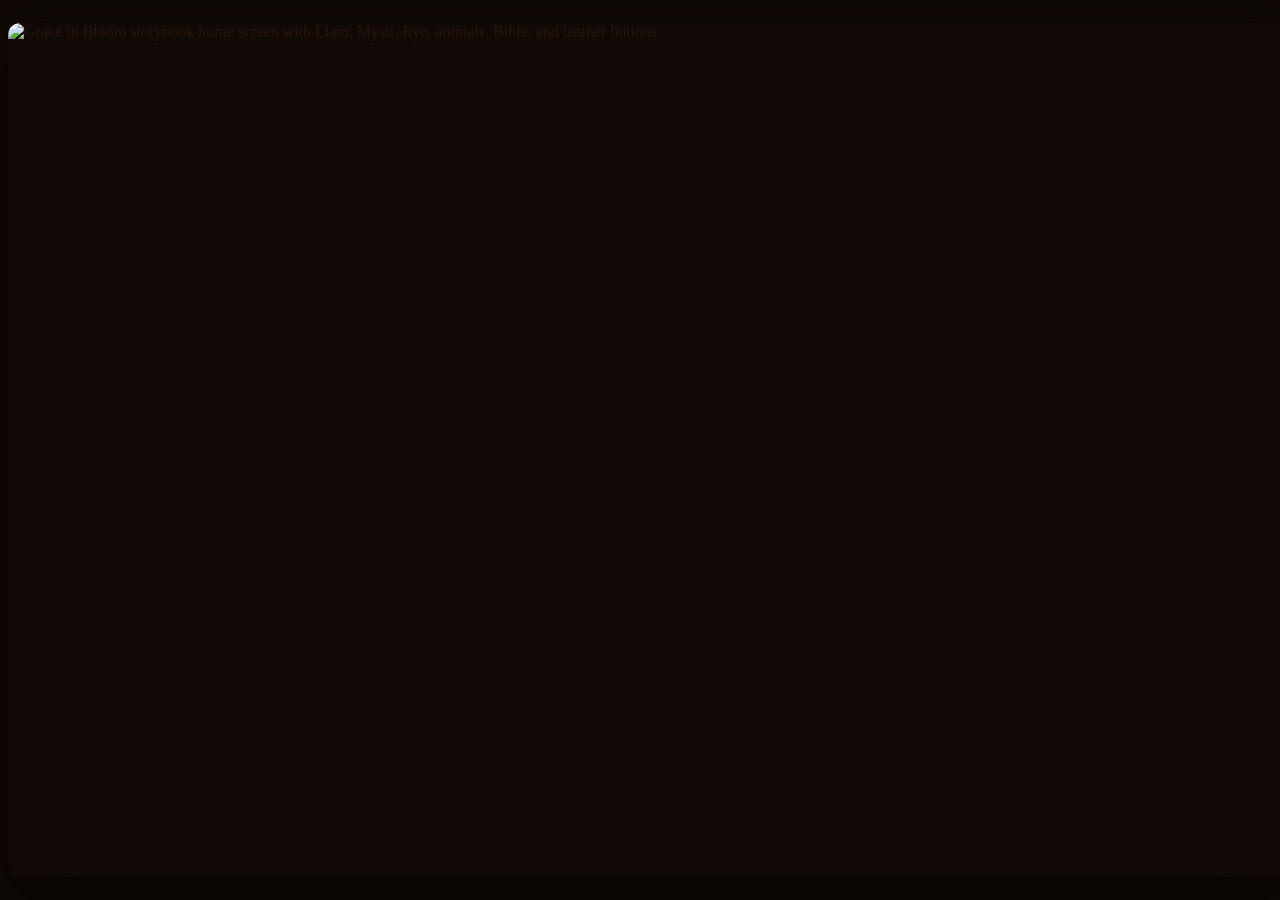
==== index.html @ 1886b83e "Add files via upload" ====
<!doctype html>
<html lang="en">
<head>
  <meta charset="utf-8" />
  <meta name="viewport" content="width=device-width, initial-scale=1" />
  <title>Grace in Bloom</title>
  <link rel="stylesheet" href="styles.css" />
</head>
<body>
  <main class="app-shell">
    <section class="home-stage" aria-label="Grace in Bloom home screen">
      <img src="assets/home-art.png" alt="Grace in Bloom storybook home screen with Liam, Mysti, Rye, animals, Bible, and leather buttons" class="home-art" />

      <button class="hotspot main bible" data-section="bible" aria-label="Open Bible"></button>
      <button class="hotspot main honey" data-section="honey" aria-label="Open Honey Drops"></button>
      <button class="hotspot main hebrew" data-section="hebrew" aria-label="Open Hebrew Garden"></button>
      <button class="hotspot main memory" data-section="memory" aria-label="Open Memory Garden"></button>
      <button class="hotspot main coloring" data-section="coloring" aria-label="Open Coloring Garden"></button>
      <button class="hotspot main comic" data-section="comic" aria-label="Open Comic Adventure"></button>
      <button class="hotspot main friends" data-section="friends" aria-label="Open Meet Friends"></button>
      <button class="hotspot main maps" data-section="maps" aria-label="Open Bible Maps"></button>
      <button class="hotspot main timeline" data-section="timeline" aria-label="Open Timeline"></button>
      <button class="hotspot main journal" data-section="journal" aria-label="Open Journal Corner"></button>
      <button class="hotspot main prayer" data-section="prayer" aria-label="Open Prayer Garden"></button>
      <button class="hotspot main artist" data-section="artist" aria-label="Open Artist Studio"></button>

      <button class="hotspot side verse" data-section="verse" aria-label="Open Today's Verse"></button>
      <button class="hotspot side side-honey" data-section="honey" aria-label="Open Honey Drops sidebar"></button>
      <button class="hotspot side binder" data-section="binder" aria-label="Open Study Binder"></button>
      <button class="hotspot side music" data-section="music" aria-label="Open Music Library"></button>
      <button class="hotspot side search" data-section="search" aria-label="Open Search"></button>
      <button class="hotspot side bookmarks" data-section="bookmarks" aria-label="Open Bookmarks"></button>
      <button class="hotspot side notes" data-section="notes" aria-label="Open Notes"></button>
      <button class="hotspot side calendar" data-section="calendar" aria-label="Open Calendar"></button>
      <button class="hotspot side settings" data-section="settings" aria-label="Open Settings"></button>
    </section>
  </main>

  <dialog id="panel" class="panel">
    <button id="closePanel" class="close" aria-label="Close">×</button>
    <div id="panelContent"></div>
  </dialog>

  <script src="app.js"></script>
</body>
</html>
---- styles.css ----
:root {
  --leather: #3a1f12;
  --leather-dark: #1b0d08;
  --gold: #d6a14a;
  --paper: #fff4d2;
  --ink: #2a160c;
}
* { box-sizing: border-box; }
html, body { margin:0; min-height:100%; background:#100905; color:var(--ink); font-family: Georgia, 'Times New Roman', serif; }
.app-shell { min-height:100vh; display:grid; place-items:center; padding:8px; }
.home-stage { position:relative; width:min(100vw, calc(100vh * 1.5)); aspect-ratio: 3 / 2; overflow:hidden; border-radius:12px; box-shadow: 0 20px 70px rgba(0,0,0,.65); }
.home-art { width:100%; height:100%; display:block; object-fit:cover; user-select:none; -webkit-user-drag:none; }
.hotspot { position:absolute; border:0; background:rgba(255,255,255,0); border-radius:10px; cursor:pointer; }
.hotspot:focus-visible { outline: 3px solid #ffe27a; outline-offset: 2px; background: rgba(255,226,122,.18); }
.hotspot:active { background: rgba(255,226,122,.18); }
/* Main bottom buttons, positioned over frozen art */
.bible { left:8.4%; top:69.3%; width:12.0%; height:10.0%; }
.honey { left:21.0%; top:69.3%; width:12.0%; height:10.0%; }
.hebrew { left:33.6%; top:69.3%; width:12.0%; height:10.0%; }
.memory { left:46.2%; top:69.3%; width:12.0%; height:10.0%; }
.coloring { left:58.8%; top:69.3%; width:12.0%; height:10.0%; }
.comic { left:8.4%; top:81.9%; width:9.9%; height:11.2%; }
.friends { left:18.9%; top:81.9%; width:11.2%; height:11.2%; }
.maps { left:30.7%; top:81.9%; width:11.2%; height:11.2%; }
.timeline { left:42.5%; top:81.9%; width:11.2%; height:11.2%; }
.journal { left:54.3%; top:81.9%; width:11.2%; height:11.2%; }
.prayer { left:66.1%; top:81.9%; width:11.2%; height:11.2%; }
.artist { left:77.9%; top:81.9%; width:10.8%; height:11.2%; }
/* Right sidebar */
.verse { left:82.8%; top:4.5%; width:15.6%; height:14.0%; }
.side-honey { left:82.8%; top:20.6%; width:15.6%; height:14.0%; }
.binder { left:82.8%; top:36.7%; width:15.6%; height:14.0%; }
.music { left:82.8%; top:52.8%; width:15.6%; height:14.0%; }
.search { left:84.2%; top:70.2%; width:12.8%; height:5.2%; }
.bookmarks { left:84.2%; top:75.7%; width:12.8%; height:5.2%; }
.notes { left:84.2%; top:81.2%; width:12.8%; height:5.2%; }
.calendar { left:84.2%; top:86.7%; width:12.8%; height:5.2%; }
.settings { left:84.2%; top:92.2%; width:12.8%; height:5.2%; }
.panel { width:min(720px, 92vw); border:3px solid var(--gold); border-radius:22px; padding:0; background:linear-gradient(#fff8dc, #edd4a4); color:var(--ink); box-shadow: 0 20px 80px rgba(0,0,0,.75); }
.panel::backdrop { background:rgba(0,0,0,.58); backdrop-filter: blur(2px); }
.close { position:absolute; top:8px; right:12px; border:2px solid var(--gold); background:var(--leather); color:#fff5d5; border-radius:999px; width:38px; height:38px; font-size:28px; line-height:1; }
.panel-inner { padding:34px 28px 26px; }
.panel h1 { margin:0 48px 8px 0; font-size: clamp(28px, 5vw, 42px); }
.panel p { line-height:1.45; }
.button-grid { display:grid; grid-template-columns: repeat(auto-fit, minmax(180px,1fr)); gap:12px; margin-top:18px; }
.choice { background:#5a311c; color:#fff3cf; border:2px solid #d6a14a; border-radius:14px; padding:14px; text-align:left; font:inherit; box-shadow: inset 0 0 0 2px rgba(255,255,255,.08); }
.choice small { display:block; opacity:.84; margin-top:4px; }
.badge { display:inline-block; padding:4px 8px; border-radius:999px; background:#6d3b1f; color:#fff3cf; margin:3px; border:1px solid #d6a14a; }
@media (hover:hover) { .hotspot:hover { background: rgba(255,226,122,.13); outline: 2px dashed rgba(255,226,122,.75); } }
@media (max-width: 800px) { .app-shell { align-items:start; padding-top:8px; } .home-stage { width:100vw; border-radius:0; } }
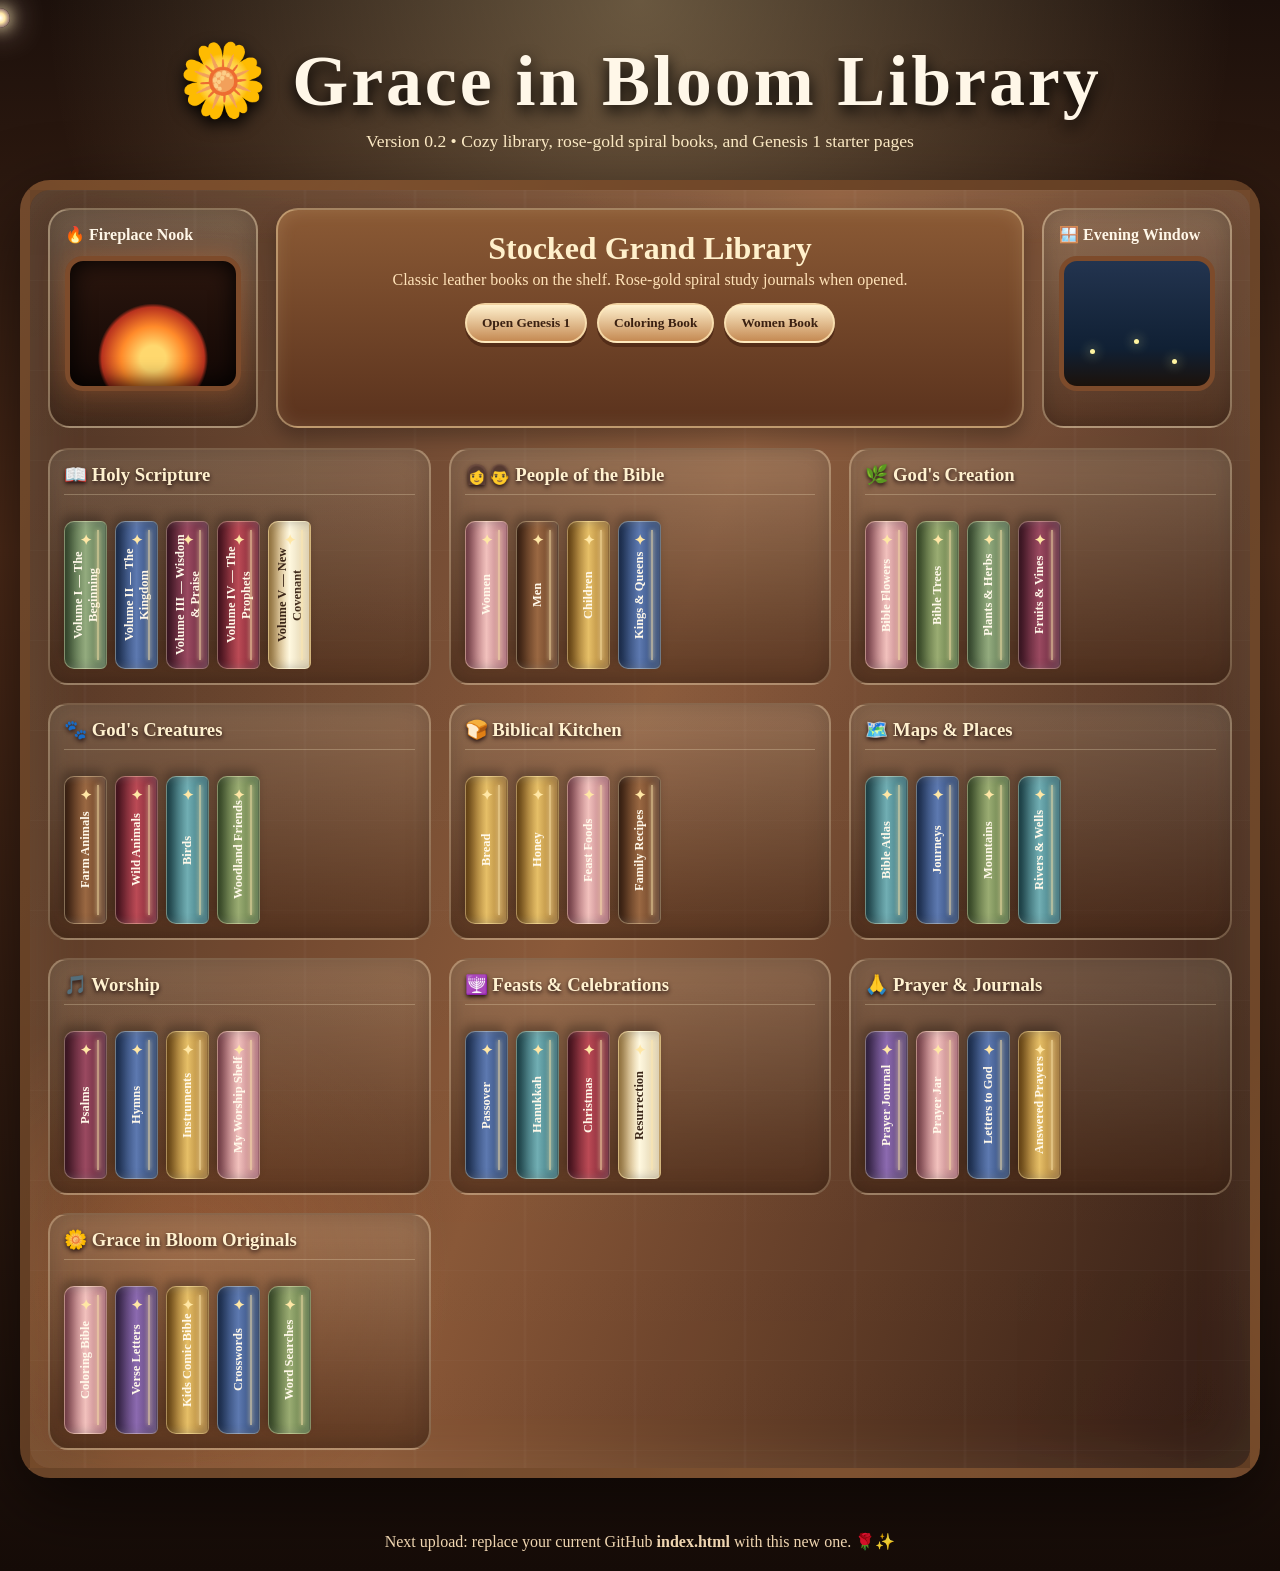
==== commit 9a99f2e9: "Add files via upload" ====
--- a/index.html
+++ b/index.html
@@ -1,46 +1,322 @@
-<!doctype html>
+<!DOCTYPE html>
 <html lang="en">
 <head>
-  <meta charset="utf-8" />
-  <meta name="viewport" content="width=device-width, initial-scale=1" />
-  <title>Grace in Bloom</title>
-  <link rel="stylesheet" href="styles.css" />
+<meta charset="UTF-8" />
+<meta name="viewport" content="width=device-width, initial-scale=1.0"/>
+<title>Grace in Bloom Library v0.2</title>
+<style>
+:root{
+  --wood:#4b2b18; --wood2:#7a4a2a; --cream:#fff7e8; --paper:#fffaf0;
+  --gold:#d8b45a; --rose:#d8a0a6; --rose2:#ffd8d1; --ink:#392517;
+  --sage:#6f8d63; --blue:#405d8a; --burg:#7b344a; --crimson:#8e3140;
+}
+*{box-sizing:border-box}
+body{
+  margin:0; min-height:100vh; overflow-x:hidden; cursor:none;
+  color:var(--cream); font-family:Georgia,"Times New Roman",serif;
+  background:
+    radial-gradient(circle at 50% 0%, rgba(255,226,165,.34), transparent 35%),
+    linear-gradient(180deg,#1c100b,#4c2a18 35%,#160c08);
+}
+.cursor{position:fixed;width:20px;height:20px;border-radius:50%;pointer-events:none;z-index:9999;
+  background:radial-gradient(circle,#fff 0,#ffe7a5 35%,rgba(255,210,203,.55) 65%,transparent 76%);
+  box-shadow:0 0 16px #fff1b8,0 0 34px var(--rose2); transform:translate(-50%,-50%)}
+.spark{position:fixed;width:7px;height:7px;border-radius:50%;pointer-events:none;background:#fff1b8;z-index:9998;
+  box-shadow:0 0 8px #fff; animation:fade .7s linear forwards}@keyframes fade{to{opacity:0;transform:translateY(18px) scale(.2)}}
+
+.hero{
+  max-width:1220px;margin:18px auto 0;padding:20px 18px 10px;text-align:center;
+}
+h1{font-size:clamp(2.2rem,6vw,4.5rem);margin:0;text-shadow:0 6px 16px #000;letter-spacing:.04em}
+.subtitle{color:#ffedc7;font-size:1.1rem;margin-top:8px}
+.library-room{
+  max-width:1240px;margin:18px auto 34px;padding:18px;border-radius:30px;
+  border:10px solid rgba(119,76,42,.7);
+  background:
+    linear-gradient(rgba(255,255,255,.07),rgba(255,255,255,.02)),
+    radial-gradient(circle at 12% 85%, rgba(255,143,70,.25), transparent 18%),
+    linear-gradient(110deg,#3f2415,#865332 48%,#2b160e);
+  box-shadow:0 24px 70px rgba(0,0,0,.55), inset 0 0 60px rgba(255,230,175,.12);
+  position:relative; overflow:hidden;
+}
+.library-room:before{
+  content:"";position:absolute;inset:0;opacity:.12;pointer-events:none;
+  background-image:linear-gradient(90deg,transparent 0 48%,rgba(255,255,255,.25) 50%,transparent 52%),
+                   linear-gradient(rgba(255,255,255,.18) 1px,transparent 1px);
+  background-size:110px 100%,100% 90px;
+}
+.room-top{
+  position:relative; z-index:2; display:grid; grid-template-columns:210px 1fr 190px; gap:18px; align-items:stretch;
+}
+.scene-card,.right-card{
+  min-height:220px;border-radius:22px;border:2px solid rgba(255,235,194,.35);
+  background:linear-gradient(180deg,rgba(255,248,220,.18),rgba(49,25,12,.38));
+  box-shadow:inset 0 0 25px rgba(0,0,0,.22); padding:15px;
+}
+.fireplace{
+  height:135px;border-radius:18px;margin-top:12px;background:
+   radial-gradient(circle at 50% 78%,#ffd86e 0 10%,#ff8a2a 25%,#b8321e 40%,transparent 43%),
+   linear-gradient(180deg,#2b160e,#130805);
+  border:5px solid #7d4b2b; box-shadow:inset 0 0 24px #000,0 0 24px rgba(255,126,49,.25);
+  animation:glow 1.5s infinite alternate ease-in-out;
+}
+@keyframes glow{from{filter:brightness(.9)}to{filter:brightness(1.25)}}
+.window{
+  height:135px;border-radius:18px;margin-top:12px;
+  background:linear-gradient(180deg,#23344f,#102034 70%,#1c120b);
+  border:5px solid #7d4b2b; position:relative; overflow:hidden;
+}
+.firefly{position:absolute;width:5px;height:5px;border-radius:50%;background:#fff4a0;box-shadow:0 0 12px #fff4a0;animation:fly 7s infinite ease-in-out}
+@keyframes fly{0%,100%{opacity:.25;transform:translate(0,0)}50%{opacity:1;transform:translate(34px,-34px)}}
+.title-plaque{
+  text-align:center;border-radius:22px;padding:16px;
+  background:linear-gradient(180deg,#8b5a35,#5a321d);border:2px solid rgba(255,230,180,.45);
+  box-shadow:0 10px 18px rgba(0,0,0,.25), inset 0 0 18px rgba(255,238,190,.13);
+}
+.title-plaque h2{font-size:2rem;margin:4px 0;color:#fff0cb}
+.title-plaque p{margin:0;color:#ffe2b8}
+.btnrow{display:flex;gap:10px;justify-content:center;flex-wrap:wrap;margin-top:14px}
+button{
+  border:2px solid rgba(255,232,185,.75);
+  background:linear-gradient(#fff1ce,#c58a53); color:#3b2112; border-radius:999px;
+  padding:10px 15px;font-weight:bold;box-shadow:0 4px 0 rgba(69,35,17,.65);
+  cursor:none;font-family:Georgia,serif;
+}
+button:hover{filter:brightness(1.08)}
+.shelves{
+  position:relative;z-index:2;margin-top:20px;display:grid;grid-template-columns:repeat(auto-fit,minmax(285px,1fr));gap:18px;
+}
+.shelf{padding:14px;border-radius:20px;background:linear-gradient(180deg,rgba(255,248,220,.16),rgba(63,34,18,.55));
+  border:2px solid rgba(255,235,194,.25); box-shadow:inset 0 0 25px rgba(0,0,0,.18)}
+.shelf h3{margin:0 0 12px;color:#fff1cf;text-shadow:0 2px 4px #211;border-bottom:1px solid rgba(255,238,200,.26);padding-bottom:8px}
+.books{display:flex;flex-wrap:wrap;gap:8px;align-items:flex-end;min-height:162px}
+.book{
+  width:43px;height:148px;border-radius:6px 10px 10px 6px;display:flex;align-items:center;justify-content:center;
+  writing-mode:vertical-rl;transform:rotate(180deg);padding:8px 4px;font-size:.78rem;font-weight:bold;color:#fff8e9;text-align:center;
+  border:1px solid rgba(255,245,207,.35);position:relative;user-select:none;transition:.25s;
+  box-shadow:inset 5px 0 9px rgba(255,255,255,.18),inset -6px 0 10px rgba(0,0,0,.25),3px 6px 10px rgba(0,0,0,.25);
+}
+.book:before{content:"";position:absolute;left:7px;top:8px;bottom:8px;width:2px;background:rgba(255,232,174,.55);box-shadow:0 0 4px rgba(255,232,174,.8)}
+.book:after{content:"✦";position:absolute;bottom:10px;left:50%;transform:translateX(-50%) rotate(180deg);color:#ffe7a5;font-size:.9rem}
+.book:hover{transform:rotate(180deg) translateY(-8px) scale(1.04)}
+.sage{background:linear-gradient(90deg,#4f6a47,#93ab7e,#3f5636)}
+.blue{background:linear-gradient(90deg,#243d69,#5d79b0,#20355b)}
+.burg{background:linear-gradient(90deg,#5a2034,#9a4960,#451827)}
+.crimson{background:linear-gradient(90deg,#6c1d2d,#bb4a55,#501522)}
+.white{background:linear-gradient(90deg,#d9caa7,#fff8df,#b9904d);color:#3b2618}
+.rose{background:linear-gradient(90deg,#a96570,#f2c1bd,#8f4c57)}
+.green{background:linear-gradient(90deg,#526d3c,#9aac72,#41562e)}
+.brown{background:linear-gradient(90deg,#5b351f,#9a6842,#432514)}
+.gold{background:linear-gradient(90deg,#9a6b28,#e6bf67,#7d5218)}
+.purple{background:linear-gradient(90deg,#513968,#8c6ab0,#3b274d)}
+.teal{background:linear-gradient(90deg,#2e6770,#71aeb3,#214d54)}
+
+.modal{position:fixed;inset:0;background:rgba(20,10,5,.75);display:none;align-items:center;justify-content:center;z-index:1000;padding:18px}
+.modal.open{display:flex}
+.journal{
+  width:min(1040px,97vw);height:min(690px,92vh);background:linear-gradient(90deg,#e7a3a9 0 6%,#fff8ed 6% 100%);
+  border-radius:26px;border:5px solid #d89da0;color:var(--ink);box-shadow:0 30px 80px rgba(0,0,0,.6),inset 0 0 35px rgba(216,160,166,.32);
+  display:grid;grid-template-columns:72px 1fr;overflow:hidden;position:relative;
+}
+.spiral{background:linear-gradient(180deg,#ffd8cf,#b86d7a,#ffe5dc);border-right:3px solid #b86d7a;display:flex;flex-direction:column;align-items:center;justify-content:space-around;padding:14px 0}
+.ring{width:34px;height:22px;border:5px solid #fff1e8;border-radius:50%;box-shadow:0 0 12px #fff}
+.close{position:absolute;right:17px;top:13px;z-index:3}
+.pages{padding:32px;overflow:auto;background:
+  linear-gradient(rgba(255,255,255,.67),rgba(255,255,255,.67)),
+  repeating-linear-gradient(#fff8ed,#fff8ed 31px,#efd8be 32px);
+}
+.pages h2{font-size:2.25rem;margin:0;color:#8f4c57}
+.tag{color:#84623d;font-style:italic;margin-top:4px}
+.tabs{display:flex;gap:8px;flex-wrap:wrap;margin:17px 0}
+.tab{background:#f6d7cf;border:1px solid #d59aa0;border-radius:12px;padding:7px 10px;font-size:.92rem}
+.page-card{background:rgba(255,255,255,.65);border:1px solid #ead0b6;border-radius:18px;padding:16px;margin:14px 0;box-shadow:0 5px 14px rgba(91,52,31,.12)}
+.genesis-grid{display:grid;grid-template-columns:1fr 1fr;gap:14px}
+.art-box{
+  min-height:220px;border-radius:18px;border:2px solid #e2c4a4;
+  background:
+    radial-gradient(circle at 65% 18%,#fff6b4 0 10%,transparent 12%),
+    linear-gradient(180deg,#9ec3e7 0 38%,#d9e5b5 39% 64%,#789b5b 65%);
+  position:relative;overflow:hidden;
+}
+.art-box:before{content:"";position:absolute;left:0;right:0;bottom:0;height:70px;background:radial-gradient(ellipse at 35% 100%,#4d7b48 0 35%,transparent 36%),radial-gradient(ellipse at 70% 100%,#355f3a 0 38%,transparent 39%)}
+.art-box:after{content:"Creation of the World";position:absolute;left:0;right:0;bottom:18px;text-align:center;font-size:1.55rem;color:white;text-shadow:0 3px 8px #000}
+.scripture{font-size:1.07rem;line-height:1.55}
+.red{color:#b51d24}.greenword{color:#2e7440;font-weight:bold}.goldword{color:#9a6b15;font-weight:bold}
+.coloring{
+  min-height:230px;border-radius:18px;background:#fff;border:2px solid #222;position:relative;overflow:hidden;
+}
+.coloring svg{width:100%;height:100%}
+footer{text-align:center;color:#ffe4bd;padding:20px}
+@media(max-width:760px){.room-top{grid-template-columns:1fr}.journal{grid-template-columns:48px 1fr}.pages{padding:22px 16px}.genesis-grid{grid-template-columns:1fr}.book{height:126px;width:36px;font-size:.68rem}}
+</style>
 </head>
 <body>
-  <main class="app-shell">
-    <section class="home-stage" aria-label="Grace in Bloom home screen">
-      <img src="assets/home-art.png" alt="Grace in Bloom storybook home screen with Liam, Mysti, Rye, animals, Bible, and leather buttons" class="home-art" />
-
-      <button class="hotspot main bible" data-section="bible" aria-label="Open Bible"></button>
-      <button class="hotspot main honey" data-section="honey" aria-label="Open Honey Drops"></button>
-      <button class="hotspot main hebrew" data-section="hebrew" aria-label="Open Hebrew Garden"></button>
-      <button class="hotspot main memory" data-section="memory" aria-label="Open Memory Garden"></button>
-      <button class="hotspot main coloring" data-section="coloring" aria-label="Open Coloring Garden"></button>
-      <button class="hotspot main comic" data-section="comic" aria-label="Open Comic Adventure"></button>
-      <button class="hotspot main friends" data-section="friends" aria-label="Open Meet Friends"></button>
-      <button class="hotspot main maps" data-section="maps" aria-label="Open Bible Maps"></button>
-      <button class="hotspot main timeline" data-section="timeline" aria-label="Open Timeline"></button>
-      <button class="hotspot main journal" data-section="journal" aria-label="Open Journal Corner"></button>
-      <button class="hotspot main prayer" data-section="prayer" aria-label="Open Prayer Garden"></button>
-      <button class="hotspot main artist" data-section="artist" aria-label="Open Artist Studio"></button>
-
-      <button class="hotspot side verse" data-section="verse" aria-label="Open Today's Verse"></button>
-      <button class="hotspot side side-honey" data-section="honey" aria-label="Open Honey Drops sidebar"></button>
-      <button class="hotspot side binder" data-section="binder" aria-label="Open Study Binder"></button>
-      <button class="hotspot side music" data-section="music" aria-label="Open Music Library"></button>
-      <button class="hotspot side search" data-section="search" aria-label="Open Search"></button>
-      <button class="hotspot side bookmarks" data-section="bookmarks" aria-label="Open Bookmarks"></button>
-      <button class="hotspot side notes" data-section="notes" aria-label="Open Notes"></button>
-      <button class="hotspot side calendar" data-section="calendar" aria-label="Open Calendar"></button>
-      <button class="hotspot side settings" data-section="settings" aria-label="Open Settings"></button>
-    </section>
-  </main>
-
-  <dialog id="panel" class="panel">
-    <button id="closePanel" class="close" aria-label="Close">×</button>
-    <div id="panelContent"></div>
-  </dialog>
-
-  <script src="app.js"></script>
+<div class="cursor" id="cursor"></div>
+<header class="hero">
+  <h1>🌼 Grace in Bloom Library</h1>
+  <div class="subtitle">Version 0.2 • Cozy library, rose-gold spiral books, and Genesis 1 starter pages</div>
+</header>
+
+<main class="library-room">
+  <div class="room-top">
+    <div class="scene-card">
+      <strong>🔥 Fireplace Nook</strong>
+      <div class="fireplace"></div>
+    </div>
+    <div class="title-plaque">
+      <h2>Stocked Grand Library</h2>
+      <p>Classic leather books on the shelf. Rose-gold spiral study journals when opened.</p>
+      <div class="btnrow">
+        <button onclick="openGenesis()">Open Genesis 1</button>
+        <button onclick="openBook('Grace in Bloom Coloring Bible','Annual Coloring Collection','Originals','Stained glass, cute Bible themes, cottage scenes, seasonal pages, and Scripture art.','Coloring Bible 2027, Stained Glass Treasury, Creation Coloring Pages')">Coloring Book</button>
+        <button onclick="openBook('Women of the Bible','People Collection','Linked Reference Book','Profiles, timelines, maps, family trees, and links back to Scripture.','Eve, Sarah, Rebekah, Leah, Rachel, Miriam, Ruth, Esther, Mary, Lydia')">Women Book</button>
+      </div>
+    </div>
+    <div class="right-card">
+      <strong>🪟 Evening Window</strong>
+      <div class="window">
+        <span class="firefly" style="left:18%;top:70%;animation-delay:.2s"></span>
+        <span class="firefly" style="left:48%;top:62%;animation-delay:1.5s"></span>
+        <span class="firefly" style="left:74%;top:78%;animation-delay:2.8s"></span>
+      </div>
+    </div>
+  </div>
+
+  <section class="shelves" id="library"></section>
+</main>
+
+<div class="modal" id="modal" onclick="if(event.target.id==='modal') closeBook()">
+  <div class="journal">
+    <button class="close" onclick="closeBook()">Close Book</button>
+    <div class="spiral"><div class="ring"></div><div class="ring"></div><div class="ring"></div><div class="ring"></div><div class="ring"></div><div class="ring"></div><div class="ring"></div></div>
+    <div class="pages" id="pages"></div>
+  </div>
+</div>
+
+<footer>Next upload: replace your current GitHub <strong>index.html</strong> with this new one. 🌹✨</footer>
+
+<script>
+const shelves = [
+ {title:"📖 Holy Scripture", books:[
+  ["Volume I — The Beginning","Genesis–Deuteronomy","Scripture Collection","Sage leather. Opens into apple blossom rose-gold journal.","Genesis, Exodus, Leviticus, Numbers, Deuteronomy","sage","genesis"],
+  ["Volume II — The Kingdom","Joshua–Esther","Scripture Collection","Royal blue leather. Opens into cedar and crown dividers.","Joshua, Judges, Ruth, Samuel, Kings, Chronicles, Ezra, Nehemiah, Esther","blue"],
+  ["Volume III — Wisdom & Praise","Job–Song of Solomon","Scripture Collection","Burgundy leather. Opens with wildflowers, harps, and poetry pages.","Job, Psalms, Proverbs, Ecclesiastes, Song of Solomon","burg"],
+  ["Volume IV — The Prophets","Isaiah–Malachi","Scripture Collection","Crimson leather. Opens with lanterns, scrolls, and stars.","Isaiah through Malachi","crimson"],
+  ["Volume V — New Covenant","Matthew–Revelation","Scripture Collection","White and gold leather. Opens with stained glass and lilies.","Matthew through Revelation","white"]]},
+ {title:"👩👨 People of the Bible", books:[
+  ["Women","Eve to Lydia","People Collection","Profiles, family trees, maps, courage stories, and Scripture links.","Eve, Sarah, Hagar, Rebekah, Leah, Rachel, Miriam, Deborah, Ruth, Esther, Mary, Martha, Lydia","rose"],
+  ["Men","Adam to Paul","People Collection","Biographies, timelines, related places, lessons, and Scripture links.","Adam, Noah, Abraham, Moses, David, Daniel, Peter, Paul","brown"],
+  ["Children","Young Bible Lives","People Collection","Child-friendly profiles and family discussion pages.","Samuel, Isaac, Miriam, boy with loaves and fishes, Timothy","gold"],
+  ["Kings & Queens","Royal Lives","People Collection","Kings, queens, leadership lessons, maps, and timelines.","Saul, David, Solomon, Esther, Herod","blue"]]},
+ {title:"🌿 God's Creation", books:[
+  ["Bible Flowers","Lilies & Blooms","Creation Collection","Flower references, photos, art, coloring pages, and devotional notes.","Lilies, roses, wildflowers, almond blossoms","rose"],
+  ["Bible Trees","Cedars & Oaks","Creation Collection","Trees in Scripture with maps, meanings, and nature journal pages.","Olive, fig, cedar, oak, acacia, palm","green"],
+  ["Plants & Herbs","Hyssop to Mint","Creation Collection","Herbs, plants, growing notes, recipes, and Hebrew word links.","Hyssop, mustard, mint, dill, cumin, aloe","sage"],
+  ["Fruits & Vines","Vineyards","Creation Collection","Fruits in Scripture with recipes and garden links.","Grapes, figs, dates, pomegranates, olives","burg"]]},
+ {title:"🐾 God's Creatures", books:[
+  ["Farm Animals","Sheep & Goats","Animal Collection","Bible references, care notes, sounds, photos, and coloring pages.","Sheep, lambs, goats, cattle, oxen, donkeys","brown"],
+  ["Wild Animals","Lions & Bears","Animal Collection","Wildlife in Scripture and creation care lessons.","Lions, bears, wolves, deer, foxes","crimson"],
+  ["Birds","Doves & Eagles","Animal Collection","Bible birds plus cottage birds like cardinal, oriole, hummingbird, owl.","Doves, ravens, eagles, sparrows, quail, owls, cardinals, orioles, hummingbirds","teal"],
+  ["Woodland Friends","Cottage Creatures","Animal Collection","Grace in Bloom wildlife and gentle creation lessons.","Rye, geese, ducks, turtles, rabbits, squirrels, hedgehogs","green"]]},
+ {title:"🍞 Biblical Kitchen", books:[
+  ["Bread","Daily Bread","Kitchen Collection","Bread in Scripture, flatbreads, unleavened bread, and family recipes.","Manna, flatbread, unleavened bread","gold"],
+  ["Honey","Sweetness","Kitchen Collection","Honey in Scripture, bee lessons, honey cakes, and tea ideas.","Honey, honeycomb, milk and honey","gold"],
+  ["Feast Foods","Holy Days","Kitchen Collection","Passover, Hanukkah, Advent, Christmas, Easter recipes.","Seder foods, latkes, sufganiyot, hot cross buns","rose"],
+  ["Family Recipes","Your Table","Kitchen Collection","A place for personal recipes and Grace in Bloom meals.","Apple pie, cider, soups, bread, tea","brown"]]},
+ {title:"🗺️ Maps & Places", books:[
+  ["Bible Atlas","Lands","Map Collection","Storybook maps with links back to readings and people.","Eden, Ur, Haran, Canaan, Egypt, Jerusalem, Galilee","teal"],
+  ["Journeys","Paths","Map Collection","Abraham, Exodus, Jesus, and Paul journey maps.","Abraham, Moses, Ruth, Jesus, Paul","blue"],
+  ["Mountains","High Places","Map Collection","Mount Sinai, Carmel, Zion, Olives, Moriah and more.","Sinai, Carmel, Zion, Olives, Ararat, Moriah","green"],
+  ["Rivers & Wells","Waters","Map Collection","Jordan, Nile, wells, seas, and water themes.","Jordan, Nile, Sea of Galilee, wells of Genesis","teal"]]},
+ {title:"🎵 Worship", books:[
+  ["Psalms","Prayer Songs","Worship Collection","Psalms with music notes, prayers, and song connections.","Psalm 23, Psalm 91, Psalm 100, Psalm 121","burg"],
+  ["Hymns","Old Songs","Worship Collection","Hymn stories, lyric notes, and Scripture connections.","Classic hymns and family worship night","blue"],
+  ["Instruments","Bible Music","Worship Collection","Harps, timbrels, trumpets, shofar, and music history.","David's harp, Miriam's timbrel, shofar","gold"],
+  ["My Worship Shelf","Favorites","Worship Collection","Space for Apple Music, Spotify, Pandora favorites, and notes.","Reading playlist, prayer playlist, holiday playlists","rose"]]},
+ {title:"🕎 Feasts & Celebrations", books:[
+  ["Passover","Seder","Celebration Collection","Virtual Seder guide, afikoman hidden picture, recipes, prayers.","Four cups, seder plate, matzah, Exodus readings","blue"],
+  ["Hanukkah","Lights","Celebration Collection","Menorah guide, blessings, dreidel, gelt, songs, reading pages.","Eight nights, shamash, blessings, electric option","teal"],
+  ["Christmas","Advent","Celebration Collection","Advent readings, carols, recipes, nativity pages.","Advent, Christmas Eve, Nativity, carols","crimson"],
+  ["Resurrection","Easter","Celebration Collection","Holy Week, lilies, sunrise, resurrection readings.","Palm Sunday, Good Friday, Easter morning","white"]]},
+ {title:"🙏 Prayer & Journals", books:[
+  ["Prayer Journal","Write","Prayer Collection","Prayer pages, prompts, Scripture links, and quiet journaling.","Thanksgiving, family, healing, guidance, praise","purple"],
+  ["Prayer Jar","Folded Prayers","Prayer Collection","Fold prayers into the jar and mark answered prayers with ribbons.","Prayer jar, answered prayer shelf, letters to God","rose"],
+  ["Letters to God","Sealed Pages","Prayer Collection","Long-form prayer letters, wax seals, and return-to-read pages.","Letters, grief, gratitude, waiting, hope","blue"],
+  ["Answered Prayers","Remember","Prayer Collection","A testimony book of God's faithfulness over the years.","Answered prayers, ribbons, flower markers","gold"]]},
+ {title:"🌼 Grace in Bloom Originals", books:[
+  ["Coloring Bible","Annual","Originals","Stained glass, cute Bible themes, cottage scenes, animals, and holidays.","Annual coloring books, Bible stories, seasonal scenes","rose"],
+  ["Verse Letters","Scripture Art","Originals","Decorative Bible verse lettering to color with floral borders.","Memory verses, alphabet letters, honey borders","purple"],
+  ["Kids Comic Bible","Story Bible","Originals","Original gentle comic Bible with activities and coloring pages.","Creation, Noah, Ruth, David, Jesus, parables","gold"],
+  ["Crosswords","365 Pages","Originals","Annual Bible crossword volumes saved by year.","Daily crosswords, family mode, Apple Pencil support","blue"],
+  ["Word Searches","365 Pages","Originals","Annual Bible word search volumes saved by year.","Daily word searches, circle with Apple Pencil","green"]]}
+];
+
+const library=document.getElementById("library");
+shelves.forEach(shelf=>{
+ const wrap=document.createElement("div");wrap.className="shelf";wrap.innerHTML=`<h3>${shelf.title}</h3><div class="books"></div>`;
+ const books=wrap.querySelector(".books");
+ shelf.books.forEach(b=>{
+  const el=document.createElement("div");el.className=`book ${b[5]||'brown'}`;el.textContent=b[0];el.title=b[1];
+  el.onclick=()=> b[6]==="genesis" ? openGenesis() : openBook(b[0],b[1],b[2],b[3],b[4]);
+  books.appendChild(el);
+ });
+ library.appendChild(wrap);
+});
+function openBook(title,sub,collection,description,contents){
+ document.getElementById("pages").innerHTML=`
+  <h2>${title}</h2><p class="tag">${sub}</p>
+  <div class="tabs"><span class="tab">📖 Read</span><span class="tab">🔗 Links</span><span class="tab">🎨 Coloring</span><span class="tab">📝 Journal</span><span class="tab">🙏 Prayer</span><span class="tab">🌸 Bloom Notes</span></div>
+  <div class="page-card"><h3>${collection}</h3><p>${description}</p></div>
+  <div class="page-card"><h3>Books / Pages Inside</h3><p>${contents}</p></div>
+  <div class="page-card"><h3>Grace in Bloom Links</h3><p>People, places, plants, animals, foods, maps, Hebrew/Greek words, coloring pages, devotionals, and prayer pages can all link back to the exact reading page so you never lose your place.</p></div>`;
+ document.getElementById("modal").classList.add("open");
+}
+function openGenesis(){
+ document.getElementById("pages").innerHTML=`
+  <h2>Volume I — The Beginning</h2><p class="tag">Genesis 1 Starter Book • Rose-Gold Spiral Study Journal</p>
+  <div class="tabs"><span class="tab">📖 Scripture</span><span class="tab">🌸 Bloom Notes</span><span class="tab">🎨 Coloring</span><span class="tab">📝 Journal</span><span class="tab">🌿 Creation</span></div>
+  <div class="genesis-grid">
+    <div class="page-card">
+      <div class="art-box"></div>
+      <h3>Genesis 1 — In the Beginning</h3>
+      <p><strong>Theme:</strong> God creates order, beauty, and life.</p>
+    </div>
+    <div class="page-card scripture">
+      <h3>Reading Sample</h3>
+      <p><sup>1</sup> In the beginning <span class="goldword">God created</span> the heavens and the earth.</p>
+      <p><sup>2</sup> The earth was without form, and void; and darkness was upon the face of the deep. And the <span class="greenword">Spirit of God</span> moved upon the face of the waters.</p>
+      <p><sup>3</sup> And God said, <span class="red">“Let there be light”</span>: and there was light.</p>
+      <p><em>Color coding preview: God, Spirit, and spoken words highlighted softly.</em></p>
+    </div>
+  </div>
+  <div class="page-card"><h3>Bloom Notes</h3><p>Genesis begins with God. Before mountains, oceans, birds, flowers, or people, God already was. Creation is not careless or rushed. It is ordered, beautiful, purposeful, and good.</p></div>
+  <div class="page-card"><h3>Hebrew Word Spotlight</h3><p><strong>Bereshit</strong> — “In the beginning.” The Bible begins by turning our attention to God before everything else.</p></div>
+  <div class="page-card">
+    <h3>Coloring Companion Page</h3>
+    <div class="coloring">
+      <svg viewBox="0 0 500 230" xmlns="http://www.w3.org/2000/svg">
+        <rect x="10" y="10" width="480" height="210" rx="18" fill="none" stroke="#222" stroke-width="4"/>
+        <circle cx="380" cy="55" r="32" fill="none" stroke="#222" stroke-width="4"/>
+        <path d="M40 175 C110 115 170 130 230 75 C285 25 330 70 370 125 C415 178 460 120 480 175" fill="none" stroke="#222" stroke-width="4"/>
+        <path d="M35 190 C120 150 185 172 250 140 C320 105 390 148 465 130" fill="none" stroke="#222" stroke-width="3"/>
+        <path d="M95 175 L95 105 M75 125 L95 105 L115 125 M80 145 L95 128 L110 145" fill="none" stroke="#222" stroke-width="4"/>
+        <path d="M155 172 L155 92 M132 118 L155 92 L180 120 M137 148 L155 126 L177 150" fill="none" stroke="#222" stroke-width="4"/>
+        <path d="M60 58 q18 -22 36 0 q-18 18 -36 0z M100 52 q18 -22 36 0 q-18 18 -36 0z" fill="none" stroke="#222" stroke-width="3"/>
+        <text x="250" y="210" text-anchor="middle" font-family="Georgia" font-size="22">“In the beginning…”</text>
+      </svg>
+    </div>
+  </div>
+  <div class="page-card"><h3>Journal Prompt</h3><p>Today I noticed God's creativity in: ________________________________</p></div>
+  <div class="page-card"><h3>Prayer</h3><p>Heavenly Father, thank You for creating a world filled with beauty, order, and life. Open my eyes to notice Your handiwork and help me grow in wonder and gratitude. Amen.</p></div>
+ `;
+ document.getElementById("modal").classList.add("open");
+}
+function closeBook(){document.getElementById("modal").classList.remove("open")}
+const cursor=document.getElementById("cursor");
+document.addEventListener("mousemove",e=>{
+ cursor.style.left=e.clientX+"px"; cursor.style.top=e.clientY+"px";
+ if(Math.random()<.32){const s=document.createElement("div");s.className="spark";s.style.left=e.clientX+"px";s.style.top=e.clientY+"px";document.body.appendChild(s);setTimeout(()=>s.remove(),700);}
+});
+</script>
 </body>
 </html>
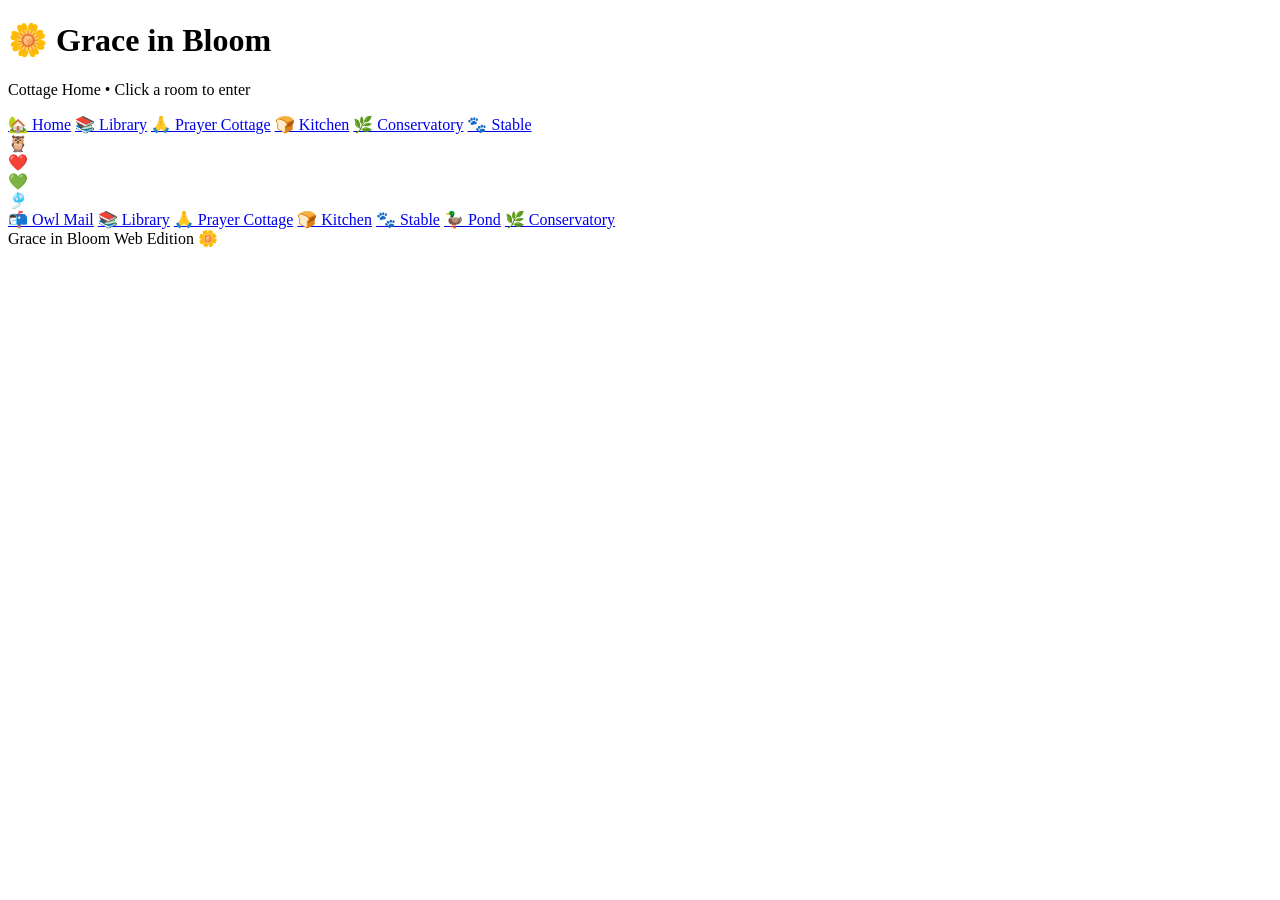
==== commit 932b469e: "Add files via upload" ====
--- a/index.html
+++ b/index.html
@@ -1,322 +1,60 @@
 <!DOCTYPE html>
 <html lang="en">
 <head>
-<meta charset="UTF-8" />
+<meta charset="UTF-8"/>
 <meta name="viewport" content="width=device-width, initial-scale=1.0"/>
-<title>Grace in Bloom Library v0.2</title>
-<style>
-:root{
-  --wood:#4b2b18; --wood2:#7a4a2a; --cream:#fff7e8; --paper:#fffaf0;
-  --gold:#d8b45a; --rose:#d8a0a6; --rose2:#ffd8d1; --ink:#392517;
-  --sage:#6f8d63; --blue:#405d8a; --burg:#7b344a; --crimson:#8e3140;
-}
-*{box-sizing:border-box}
-body{
-  margin:0; min-height:100vh; overflow-x:hidden; cursor:none;
-  color:var(--cream); font-family:Georgia,"Times New Roman",serif;
-  background:
-    radial-gradient(circle at 50% 0%, rgba(255,226,165,.34), transparent 35%),
-    linear-gradient(180deg,#1c100b,#4c2a18 35%,#160c08);
-}
-.cursor{position:fixed;width:20px;height:20px;border-radius:50%;pointer-events:none;z-index:9999;
-  background:radial-gradient(circle,#fff 0,#ffe7a5 35%,rgba(255,210,203,.55) 65%,transparent 76%);
-  box-shadow:0 0 16px #fff1b8,0 0 34px var(--rose2); transform:translate(-50%,-50%)}
-.spark{position:fixed;width:7px;height:7px;border-radius:50%;pointer-events:none;background:#fff1b8;z-index:9998;
-  box-shadow:0 0 8px #fff; animation:fade .7s linear forwards}@keyframes fade{to{opacity:0;transform:translateY(18px) scale(.2)}}
-
-.hero{
-  max-width:1220px;margin:18px auto 0;padding:20px 18px 10px;text-align:center;
-}
-h1{font-size:clamp(2.2rem,6vw,4.5rem);margin:0;text-shadow:0 6px 16px #000;letter-spacing:.04em}
-.subtitle{color:#ffedc7;font-size:1.1rem;margin-top:8px}
-.library-room{
-  max-width:1240px;margin:18px auto 34px;padding:18px;border-radius:30px;
-  border:10px solid rgba(119,76,42,.7);
-  background:
-    linear-gradient(rgba(255,255,255,.07),rgba(255,255,255,.02)),
-    radial-gradient(circle at 12% 85%, rgba(255,143,70,.25), transparent 18%),
-    linear-gradient(110deg,#3f2415,#865332 48%,#2b160e);
-  box-shadow:0 24px 70px rgba(0,0,0,.55), inset 0 0 60px rgba(255,230,175,.12);
-  position:relative; overflow:hidden;
-}
-.library-room:before{
-  content:"";position:absolute;inset:0;opacity:.12;pointer-events:none;
-  background-image:linear-gradient(90deg,transparent 0 48%,rgba(255,255,255,.25) 50%,transparent 52%),
-                   linear-gradient(rgba(255,255,255,.18) 1px,transparent 1px);
-  background-size:110px 100%,100% 90px;
-}
-.room-top{
-  position:relative; z-index:2; display:grid; grid-template-columns:210px 1fr 190px; gap:18px; align-items:stretch;
-}
-.scene-card,.right-card{
-  min-height:220px;border-radius:22px;border:2px solid rgba(255,235,194,.35);
-  background:linear-gradient(180deg,rgba(255,248,220,.18),rgba(49,25,12,.38));
-  box-shadow:inset 0 0 25px rgba(0,0,0,.22); padding:15px;
-}
-.fireplace{
-  height:135px;border-radius:18px;margin-top:12px;background:
-   radial-gradient(circle at 50% 78%,#ffd86e 0 10%,#ff8a2a 25%,#b8321e 40%,transparent 43%),
-   linear-gradient(180deg,#2b160e,#130805);
-  border:5px solid #7d4b2b; box-shadow:inset 0 0 24px #000,0 0 24px rgba(255,126,49,.25);
-  animation:glow 1.5s infinite alternate ease-in-out;
-}
-@keyframes glow{from{filter:brightness(.9)}to{filter:brightness(1.25)}}
-.window{
-  height:135px;border-radius:18px;margin-top:12px;
-  background:linear-gradient(180deg,#23344f,#102034 70%,#1c120b);
-  border:5px solid #7d4b2b; position:relative; overflow:hidden;
-}
-.firefly{position:absolute;width:5px;height:5px;border-radius:50%;background:#fff4a0;box-shadow:0 0 12px #fff4a0;animation:fly 7s infinite ease-in-out}
-@keyframes fly{0%,100%{opacity:.25;transform:translate(0,0)}50%{opacity:1;transform:translate(34px,-34px)}}
-.title-plaque{
-  text-align:center;border-radius:22px;padding:16px;
-  background:linear-gradient(180deg,#8b5a35,#5a321d);border:2px solid rgba(255,230,180,.45);
-  box-shadow:0 10px 18px rgba(0,0,0,.25), inset 0 0 18px rgba(255,238,190,.13);
-}
-.title-plaque h2{font-size:2rem;margin:4px 0;color:#fff0cb}
-.title-plaque p{margin:0;color:#ffe2b8}
-.btnrow{display:flex;gap:10px;justify-content:center;flex-wrap:wrap;margin-top:14px}
-button{
-  border:2px solid rgba(255,232,185,.75);
-  background:linear-gradient(#fff1ce,#c58a53); color:#3b2112; border-radius:999px;
-  padding:10px 15px;font-weight:bold;box-shadow:0 4px 0 rgba(69,35,17,.65);
-  cursor:none;font-family:Georgia,serif;
-}
-button:hover{filter:brightness(1.08)}
-.shelves{
-  position:relative;z-index:2;margin-top:20px;display:grid;grid-template-columns:repeat(auto-fit,minmax(285px,1fr));gap:18px;
-}
-.shelf{padding:14px;border-radius:20px;background:linear-gradient(180deg,rgba(255,248,220,.16),rgba(63,34,18,.55));
-  border:2px solid rgba(255,235,194,.25); box-shadow:inset 0 0 25px rgba(0,0,0,.18)}
-.shelf h3{margin:0 0 12px;color:#fff1cf;text-shadow:0 2px 4px #211;border-bottom:1px solid rgba(255,238,200,.26);padding-bottom:8px}
-.books{display:flex;flex-wrap:wrap;gap:8px;align-items:flex-end;min-height:162px}
-.book{
-  width:43px;height:148px;border-radius:6px 10px 10px 6px;display:flex;align-items:center;justify-content:center;
-  writing-mode:vertical-rl;transform:rotate(180deg);padding:8px 4px;font-size:.78rem;font-weight:bold;color:#fff8e9;text-align:center;
-  border:1px solid rgba(255,245,207,.35);position:relative;user-select:none;transition:.25s;
-  box-shadow:inset 5px 0 9px rgba(255,255,255,.18),inset -6px 0 10px rgba(0,0,0,.25),3px 6px 10px rgba(0,0,0,.25);
-}
-.book:before{content:"";position:absolute;left:7px;top:8px;bottom:8px;width:2px;background:rgba(255,232,174,.55);box-shadow:0 0 4px rgba(255,232,174,.8)}
-.book:after{content:"✦";position:absolute;bottom:10px;left:50%;transform:translateX(-50%) rotate(180deg);color:#ffe7a5;font-size:.9rem}
-.book:hover{transform:rotate(180deg) translateY(-8px) scale(1.04)}
-.sage{background:linear-gradient(90deg,#4f6a47,#93ab7e,#3f5636)}
-.blue{background:linear-gradient(90deg,#243d69,#5d79b0,#20355b)}
-.burg{background:linear-gradient(90deg,#5a2034,#9a4960,#451827)}
-.crimson{background:linear-gradient(90deg,#6c1d2d,#bb4a55,#501522)}
-.white{background:linear-gradient(90deg,#d9caa7,#fff8df,#b9904d);color:#3b2618}
-.rose{background:linear-gradient(90deg,#a96570,#f2c1bd,#8f4c57)}
-.green{background:linear-gradient(90deg,#526d3c,#9aac72,#41562e)}
-.brown{background:linear-gradient(90deg,#5b351f,#9a6842,#432514)}
-.gold{background:linear-gradient(90deg,#9a6b28,#e6bf67,#7d5218)}
-.purple{background:linear-gradient(90deg,#513968,#8c6ab0,#3b274d)}
-.teal{background:linear-gradient(90deg,#2e6770,#71aeb3,#214d54)}
-
-.modal{position:fixed;inset:0;background:rgba(20,10,5,.75);display:none;align-items:center;justify-content:center;z-index:1000;padding:18px}
-.modal.open{display:flex}
-.journal{
-  width:min(1040px,97vw);height:min(690px,92vh);background:linear-gradient(90deg,#e7a3a9 0 6%,#fff8ed 6% 100%);
-  border-radius:26px;border:5px solid #d89da0;color:var(--ink);box-shadow:0 30px 80px rgba(0,0,0,.6),inset 0 0 35px rgba(216,160,166,.32);
-  display:grid;grid-template-columns:72px 1fr;overflow:hidden;position:relative;
-}
-.spiral{background:linear-gradient(180deg,#ffd8cf,#b86d7a,#ffe5dc);border-right:3px solid #b86d7a;display:flex;flex-direction:column;align-items:center;justify-content:space-around;padding:14px 0}
-.ring{width:34px;height:22px;border:5px solid #fff1e8;border-radius:50%;box-shadow:0 0 12px #fff}
-.close{position:absolute;right:17px;top:13px;z-index:3}
-.pages{padding:32px;overflow:auto;background:
-  linear-gradient(rgba(255,255,255,.67),rgba(255,255,255,.67)),
-  repeating-linear-gradient(#fff8ed,#fff8ed 31px,#efd8be 32px);
-}
-.pages h2{font-size:2.25rem;margin:0;color:#8f4c57}
-.tag{color:#84623d;font-style:italic;margin-top:4px}
-.tabs{display:flex;gap:8px;flex-wrap:wrap;margin:17px 0}
-.tab{background:#f6d7cf;border:1px solid #d59aa0;border-radius:12px;padding:7px 10px;font-size:.92rem}
-.page-card{background:rgba(255,255,255,.65);border:1px solid #ead0b6;border-radius:18px;padding:16px;margin:14px 0;box-shadow:0 5px 14px rgba(91,52,31,.12)}
-.genesis-grid{display:grid;grid-template-columns:1fr 1fr;gap:14px}
-.art-box{
-  min-height:220px;border-radius:18px;border:2px solid #e2c4a4;
-  background:
-    radial-gradient(circle at 65% 18%,#fff6b4 0 10%,transparent 12%),
-    linear-gradient(180deg,#9ec3e7 0 38%,#d9e5b5 39% 64%,#789b5b 65%);
-  position:relative;overflow:hidden;
-}
-.art-box:before{content:"";position:absolute;left:0;right:0;bottom:0;height:70px;background:radial-gradient(ellipse at 35% 100%,#4d7b48 0 35%,transparent 36%),radial-gradient(ellipse at 70% 100%,#355f3a 0 38%,transparent 39%)}
-.art-box:after{content:"Creation of the World";position:absolute;left:0;right:0;bottom:18px;text-align:center;font-size:1.55rem;color:white;text-shadow:0 3px 8px #000}
-.scripture{font-size:1.07rem;line-height:1.55}
-.red{color:#b51d24}.greenword{color:#2e7440;font-weight:bold}.goldword{color:#9a6b15;font-weight:bold}
-.coloring{
-  min-height:230px;border-radius:18px;background:#fff;border:2px solid #222;position:relative;overflow:hidden;
-}
-.coloring svg{width:100%;height:100%}
-footer{text-align:center;color:#ffe4bd;padding:20px}
-@media(max-width:760px){.room-top{grid-template-columns:1fr}.journal{grid-template-columns:48px 1fr}.pages{padding:22px 16px}.genesis-grid{grid-template-columns:1fr}.book{height:126px;width:36px;font-size:.68rem}}
-</style>
+<title>🌼 Grace in Bloom</title>
+<link rel="stylesheet" href="css/style.css"/>
 </head>
 <body>
 <div class="cursor" id="cursor"></div>
-<header class="hero">
-  <h1>🌼 Grace in Bloom Library</h1>
-  <div class="subtitle">Version 0.2 • Cozy library, rose-gold spiral books, and Genesis 1 starter pages</div>
-</header>
+<header class="site-head"><h1>🌼 Grace in Bloom</h1><p>Cottage Home • Click a room to enter</p></header>
 
-<main class="library-room">
-  <div class="room-top">
-    <div class="scene-card">
-      <strong>🔥 Fireplace Nook</strong>
-      <div class="fireplace"></div>
+    <nav class="nav">
+      <a href="index.html">🏡 Home</a>
+      <a href="pages/library.html">📚 Library</a>
+      <a href="pages/prayer.html">🙏 Prayer Cottage</a>
+      <a href="pages/kitchen.html">🍞 Kitchen</a>
+      <a href="pages/conservatory.html">🌿 Conservatory</a>
+      <a href="pages/stable.html">🐾 Stable</a>
+    </nav>
+
+<main class="stage">
+  <section class="home-scene">
+    <div class="sun"></div>
+    <div class="bird owl">🦉</div>
+    <div class="bird cardinal">❤️</div>
+    <div class="bird humming">💚</div>
+    <div class="windchime">🎐</div>
+    <div class="pond-art"></div>
+    <div class="hill"></div>
+
+    <div class="cottage">
+      <div class="chimney"></div><div class="smoke"></div><div class="smoke s2"></div><div class="smoke s3"></div>
+      <div class="roof"></div>
+      <div class="house">
+        <div class="window-home w1"></div><div class="window-home w2"></div><div class="door"></div>
+      </div>
+      <div class="porch"><div class="rocker r1"></div><div class="rocker r2"></div><div class="rocker r3"></div><div class="rye"></div></div>
     </div>
-    <div class="title-plaque">
-      <h2>Stocked Grand Library</h2>
-      <p>Classic leather books on the shelf. Rose-gold spiral study journals when opened.</p>
-      <div class="btnrow">
-        <button onclick="openGenesis()">Open Genesis 1</button>
-        <button onclick="openBook('Grace in Bloom Coloring Bible','Annual Coloring Collection','Originals','Stained glass, cute Bible themes, cottage scenes, seasonal pages, and Scripture art.','Coloring Bible 2027, Stained Glass Treasury, Creation Coloring Pages')">Coloring Book</button>
-        <button onclick="openBook('Women of the Bible','People Collection','Linked Reference Book','Profiles, timelines, maps, family trees, and links back to Scripture.','Eve, Sarah, Rebekah, Leah, Rachel, Miriam, Ruth, Esther, Mary, Lydia')">Women Book</button>
-      </div>
+
+    <a class="hotspot mailbox" href="pages/prayer.html">📬 Owl Mail</a>
+    <a class="hotspot library-link" href="pages/library.html">📚 Library</a>
+    <a class="hotspot prayer" href="pages/prayer.html">🙏 Prayer Cottage</a>
+    <a class="hotspot kitchen" href="pages/kitchen.html">🍞 Kitchen</a>
+    <a class="hotspot stable" href="pages/stable.html">🐾 Stable</a>
+    <a class="hotspot pond" href="pages/conservatory.html">🦆 Pond</a>
+    <a class="hotspot conserv" href="pages/conservatory.html">🌿 Conservatory</a>
+
+    <div class="fireflies">
+      <span style="left:20%;top:72%;animation-delay:.2s"></span>
+      <span style="left:34%;top:67%;animation-delay:1.2s"></span>
+      <span style="left:75%;top:69%;animation-delay:2.1s"></span>
     </div>
-    <div class="right-card">
-      <strong>🪟 Evening Window</strong>
-      <div class="window">
-        <span class="firefly" style="left:18%;top:70%;animation-delay:.2s"></span>
-        <span class="firefly" style="left:48%;top:62%;animation-delay:1.5s"></span>
-        <span class="firefly" style="left:74%;top:78%;animation-delay:2.8s"></span>
-      </div>
-    </div>
-  </div>
-
-  <section class="shelves" id="library"></section>
+  </section>
 </main>
 
-<div class="modal" id="modal" onclick="if(event.target.id==='modal') closeBook()">
-  <div class="journal">
-    <button class="close" onclick="closeBook()">Close Book</button>
-    <div class="spiral"><div class="ring"></div><div class="ring"></div><div class="ring"></div><div class="ring"></div><div class="ring"></div><div class="ring"></div><div class="ring"></div></div>
-    <div class="pages" id="pages"></div>
-  </div>
-</div>
-
-<footer>Next upload: replace your current GitHub <strong>index.html</strong> with this new one. 🌹✨</footer>
-
-<script>
-const shelves = [
- {title:"📖 Holy Scripture", books:[
-  ["Volume I — The Beginning","Genesis–Deuteronomy","Scripture Collection","Sage leather. Opens into apple blossom rose-gold journal.","Genesis, Exodus, Leviticus, Numbers, Deuteronomy","sage","genesis"],
-  ["Volume II — The Kingdom","Joshua–Esther","Scripture Collection","Royal blue leather. Opens into cedar and crown dividers.","Joshua, Judges, Ruth, Samuel, Kings, Chronicles, Ezra, Nehemiah, Esther","blue"],
-  ["Volume III — Wisdom & Praise","Job–Song of Solomon","Scripture Collection","Burgundy leather. Opens with wildflowers, harps, and poetry pages.","Job, Psalms, Proverbs, Ecclesiastes, Song of Solomon","burg"],
-  ["Volume IV — The Prophets","Isaiah–Malachi","Scripture Collection","Crimson leather. Opens with lanterns, scrolls, and stars.","Isaiah through Malachi","crimson"],
-  ["Volume V — New Covenant","Matthew–Revelation","Scripture Collection","White and gold leather. Opens with stained glass and lilies.","Matthew through Revelation","white"]]},
- {title:"👩👨 People of the Bible", books:[
-  ["Women","Eve to Lydia","People Collection","Profiles, family trees, maps, courage stories, and Scripture links.","Eve, Sarah, Hagar, Rebekah, Leah, Rachel, Miriam, Deborah, Ruth, Esther, Mary, Martha, Lydia","rose"],
-  ["Men","Adam to Paul","People Collection","Biographies, timelines, related places, lessons, and Scripture links.","Adam, Noah, Abraham, Moses, David, Daniel, Peter, Paul","brown"],
-  ["Children","Young Bible Lives","People Collection","Child-friendly profiles and family discussion pages.","Samuel, Isaac, Miriam, boy with loaves and fishes, Timothy","gold"],
-  ["Kings & Queens","Royal Lives","People Collection","Kings, queens, leadership lessons, maps, and timelines.","Saul, David, Solomon, Esther, Herod","blue"]]},
- {title:"🌿 God's Creation", books:[
-  ["Bible Flowers","Lilies & Blooms","Creation Collection","Flower references, photos, art, coloring pages, and devotional notes.","Lilies, roses, wildflowers, almond blossoms","rose"],
-  ["Bible Trees","Cedars & Oaks","Creation Collection","Trees in Scripture with maps, meanings, and nature journal pages.","Olive, fig, cedar, oak, acacia, palm","green"],
-  ["Plants & Herbs","Hyssop to Mint","Creation Collection","Herbs, plants, growing notes, recipes, and Hebrew word links.","Hyssop, mustard, mint, dill, cumin, aloe","sage"],
-  ["Fruits & Vines","Vineyards","Creation Collection","Fruits in Scripture with recipes and garden links.","Grapes, figs, dates, pomegranates, olives","burg"]]},
- {title:"🐾 God's Creatures", books:[
-  ["Farm Animals","Sheep & Goats","Animal Collection","Bible references, care notes, sounds, photos, and coloring pages.","Sheep, lambs, goats, cattle, oxen, donkeys","brown"],
-  ["Wild Animals","Lions & Bears","Animal Collection","Wildlife in Scripture and creation care lessons.","Lions, bears, wolves, deer, foxes","crimson"],
-  ["Birds","Doves & Eagles","Animal Collection","Bible birds plus cottage birds like cardinal, oriole, hummingbird, owl.","Doves, ravens, eagles, sparrows, quail, owls, cardinals, orioles, hummingbirds","teal"],
-  ["Woodland Friends","Cottage Creatures","Animal Collection","Grace in Bloom wildlife and gentle creation lessons.","Rye, geese, ducks, turtles, rabbits, squirrels, hedgehogs","green"]]},
- {title:"🍞 Biblical Kitchen", books:[
-  ["Bread","Daily Bread","Kitchen Collection","Bread in Scripture, flatbreads, unleavened bread, and family recipes.","Manna, flatbread, unleavened bread","gold"],
-  ["Honey","Sweetness","Kitchen Collection","Honey in Scripture, bee lessons, honey cakes, and tea ideas.","Honey, honeycomb, milk and honey","gold"],
-  ["Feast Foods","Holy Days","Kitchen Collection","Passover, Hanukkah, Advent, Christmas, Easter recipes.","Seder foods, latkes, sufganiyot, hot cross buns","rose"],
-  ["Family Recipes","Your Table","Kitchen Collection","A place for personal recipes and Grace in Bloom meals.","Apple pie, cider, soups, bread, tea","brown"]]},
- {title:"🗺️ Maps & Places", books:[
-  ["Bible Atlas","Lands","Map Collection","Storybook maps with links back to readings and people.","Eden, Ur, Haran, Canaan, Egypt, Jerusalem, Galilee","teal"],
-  ["Journeys","Paths","Map Collection","Abraham, Exodus, Jesus, and Paul journey maps.","Abraham, Moses, Ruth, Jesus, Paul","blue"],
-  ["Mountains","High Places","Map Collection","Mount Sinai, Carmel, Zion, Olives, Moriah and more.","Sinai, Carmel, Zion, Olives, Ararat, Moriah","green"],
-  ["Rivers & Wells","Waters","Map Collection","Jordan, Nile, wells, seas, and water themes.","Jordan, Nile, Sea of Galilee, wells of Genesis","teal"]]},
- {title:"🎵 Worship", books:[
-  ["Psalms","Prayer Songs","Worship Collection","Psalms with music notes, prayers, and song connections.","Psalm 23, Psalm 91, Psalm 100, Psalm 121","burg"],
-  ["Hymns","Old Songs","Worship Collection","Hymn stories, lyric notes, and Scripture connections.","Classic hymns and family worship night","blue"],
-  ["Instruments","Bible Music","Worship Collection","Harps, timbrels, trumpets, shofar, and music history.","David's harp, Miriam's timbrel, shofar","gold"],
-  ["My Worship Shelf","Favorites","Worship Collection","Space for Apple Music, Spotify, Pandora favorites, and notes.","Reading playlist, prayer playlist, holiday playlists","rose"]]},
- {title:"🕎 Feasts & Celebrations", books:[
-  ["Passover","Seder","Celebration Collection","Virtual Seder guide, afikoman hidden picture, recipes, prayers.","Four cups, seder plate, matzah, Exodus readings","blue"],
-  ["Hanukkah","Lights","Celebration Collection","Menorah guide, blessings, dreidel, gelt, songs, reading pages.","Eight nights, shamash, blessings, electric option","teal"],
-  ["Christmas","Advent","Celebration Collection","Advent readings, carols, recipes, nativity pages.","Advent, Christmas Eve, Nativity, carols","crimson"],
-  ["Resurrection","Easter","Celebration Collection","Holy Week, lilies, sunrise, resurrection readings.","Palm Sunday, Good Friday, Easter morning","white"]]},
- {title:"🙏 Prayer & Journals", books:[
-  ["Prayer Journal","Write","Prayer Collection","Prayer pages, prompts, Scripture links, and quiet journaling.","Thanksgiving, family, healing, guidance, praise","purple"],
-  ["Prayer Jar","Folded Prayers","Prayer Collection","Fold prayers into the jar and mark answered prayers with ribbons.","Prayer jar, answered prayer shelf, letters to God","rose"],
-  ["Letters to God","Sealed Pages","Prayer Collection","Long-form prayer letters, wax seals, and return-to-read pages.","Letters, grief, gratitude, waiting, hope","blue"],
-  ["Answered Prayers","Remember","Prayer Collection","A testimony book of God's faithfulness over the years.","Answered prayers, ribbons, flower markers","gold"]]},
- {title:"🌼 Grace in Bloom Originals", books:[
-  ["Coloring Bible","Annual","Originals","Stained glass, cute Bible themes, cottage scenes, animals, and holidays.","Annual coloring books, Bible stories, seasonal scenes","rose"],
-  ["Verse Letters","Scripture Art","Originals","Decorative Bible verse lettering to color with floral borders.","Memory verses, alphabet letters, honey borders","purple"],
-  ["Kids Comic Bible","Story Bible","Originals","Original gentle comic Bible with activities and coloring pages.","Creation, Noah, Ruth, David, Jesus, parables","gold"],
-  ["Crosswords","365 Pages","Originals","Annual Bible crossword volumes saved by year.","Daily crosswords, family mode, Apple Pencil support","blue"],
-  ["Word Searches","365 Pages","Originals","Annual Bible word search volumes saved by year.","Daily word searches, circle with Apple Pencil","green"]]}
-];
-
-const library=document.getElementById("library");
-shelves.forEach(shelf=>{
- const wrap=document.createElement("div");wrap.className="shelf";wrap.innerHTML=`<h3>${shelf.title}</h3><div class="books"></div>`;
- const books=wrap.querySelector(".books");
- shelf.books.forEach(b=>{
-  const el=document.createElement("div");el.className=`book ${b[5]||'brown'}`;el.textContent=b[0];el.title=b[1];
-  el.onclick=()=> b[6]==="genesis" ? openGenesis() : openBook(b[0],b[1],b[2],b[3],b[4]);
-  books.appendChild(el);
- });
- library.appendChild(wrap);
-});
-function openBook(title,sub,collection,description,contents){
- document.getElementById("pages").innerHTML=`
-  <h2>${title}</h2><p class="tag">${sub}</p>
-  <div class="tabs"><span class="tab">📖 Read</span><span class="tab">🔗 Links</span><span class="tab">🎨 Coloring</span><span class="tab">📝 Journal</span><span class="tab">🙏 Prayer</span><span class="tab">🌸 Bloom Notes</span></div>
-  <div class="page-card"><h3>${collection}</h3><p>${description}</p></div>
-  <div class="page-card"><h3>Books / Pages Inside</h3><p>${contents}</p></div>
-  <div class="page-card"><h3>Grace in Bloom Links</h3><p>People, places, plants, animals, foods, maps, Hebrew/Greek words, coloring pages, devotionals, and prayer pages can all link back to the exact reading page so you never lose your place.</p></div>`;
- document.getElementById("modal").classList.add("open");
-}
-function openGenesis(){
- document.getElementById("pages").innerHTML=`
-  <h2>Volume I — The Beginning</h2><p class="tag">Genesis 1 Starter Book • Rose-Gold Spiral Study Journal</p>
-  <div class="tabs"><span class="tab">📖 Scripture</span><span class="tab">🌸 Bloom Notes</span><span class="tab">🎨 Coloring</span><span class="tab">📝 Journal</span><span class="tab">🌿 Creation</span></div>
-  <div class="genesis-grid">
-    <div class="page-card">
-      <div class="art-box"></div>
-      <h3>Genesis 1 — In the Beginning</h3>
-      <p><strong>Theme:</strong> God creates order, beauty, and life.</p>
-    </div>
-    <div class="page-card scripture">
-      <h3>Reading Sample</h3>
-      <p><sup>1</sup> In the beginning <span class="goldword">God created</span> the heavens and the earth.</p>
-      <p><sup>2</sup> The earth was without form, and void; and darkness was upon the face of the deep. And the <span class="greenword">Spirit of God</span> moved upon the face of the waters.</p>
-      <p><sup>3</sup> And God said, <span class="red">“Let there be light”</span>: and there was light.</p>
-      <p><em>Color coding preview: God, Spirit, and spoken words highlighted softly.</em></p>
-    </div>
-  </div>
-  <div class="page-card"><h3>Bloom Notes</h3><p>Genesis begins with God. Before mountains, oceans, birds, flowers, or people, God already was. Creation is not careless or rushed. It is ordered, beautiful, purposeful, and good.</p></div>
-  <div class="page-card"><h3>Hebrew Word Spotlight</h3><p><strong>Bereshit</strong> — “In the beginning.” The Bible begins by turning our attention to God before everything else.</p></div>
-  <div class="page-card">
-    <h3>Coloring Companion Page</h3>
-    <div class="coloring">
-      <svg viewBox="0 0 500 230" xmlns="http://www.w3.org/2000/svg">
-        <rect x="10" y="10" width="480" height="210" rx="18" fill="none" stroke="#222" stroke-width="4"/>
-        <circle cx="380" cy="55" r="32" fill="none" stroke="#222" stroke-width="4"/>
-        <path d="M40 175 C110 115 170 130 230 75 C285 25 330 70 370 125 C415 178 460 120 480 175" fill="none" stroke="#222" stroke-width="4"/>
-        <path d="M35 190 C120 150 185 172 250 140 C320 105 390 148 465 130" fill="none" stroke="#222" stroke-width="3"/>
-        <path d="M95 175 L95 105 M75 125 L95 105 L115 125 M80 145 L95 128 L110 145" fill="none" stroke="#222" stroke-width="4"/>
-        <path d="M155 172 L155 92 M132 118 L155 92 L180 120 M137 148 L155 126 L177 150" fill="none" stroke="#222" stroke-width="4"/>
-        <path d="M60 58 q18 -22 36 0 q-18 18 -36 0z M100 52 q18 -22 36 0 q-18 18 -36 0z" fill="none" stroke="#222" stroke-width="3"/>
-        <text x="250" y="210" text-anchor="middle" font-family="Georgia" font-size="22">“In the beginning…”</text>
-      </svg>
-    </div>
-  </div>
-  <div class="page-card"><h3>Journal Prompt</h3><p>Today I noticed God's creativity in: ________________________________</p></div>
-  <div class="page-card"><h3>Prayer</h3><p>Heavenly Father, thank You for creating a world filled with beauty, order, and life. Open my eyes to notice Your handiwork and help me grow in wonder and gratitude. Amen.</p></div>
- `;
- document.getElementById("modal").classList.add("open");
-}
-function closeBook(){document.getElementById("modal").classList.remove("open")}
-const cursor=document.getElementById("cursor");
-document.addEventListener("mousemove",e=>{
- cursor.style.left=e.clientX+"px"; cursor.style.top=e.clientY+"px";
- if(Math.random()<.32){const s=document.createElement("div");s.className="spark";s.style.left=e.clientX+"px";s.style.top=e.clientY+"px";document.body.appendChild(s);setTimeout(()=>s.remove(),700);}
-});
-</script>
+<footer>Grace in Bloom Web Edition 🌼</footer>
+<script src="js/main.js"></script>
 </body>
-</html>
+</html>
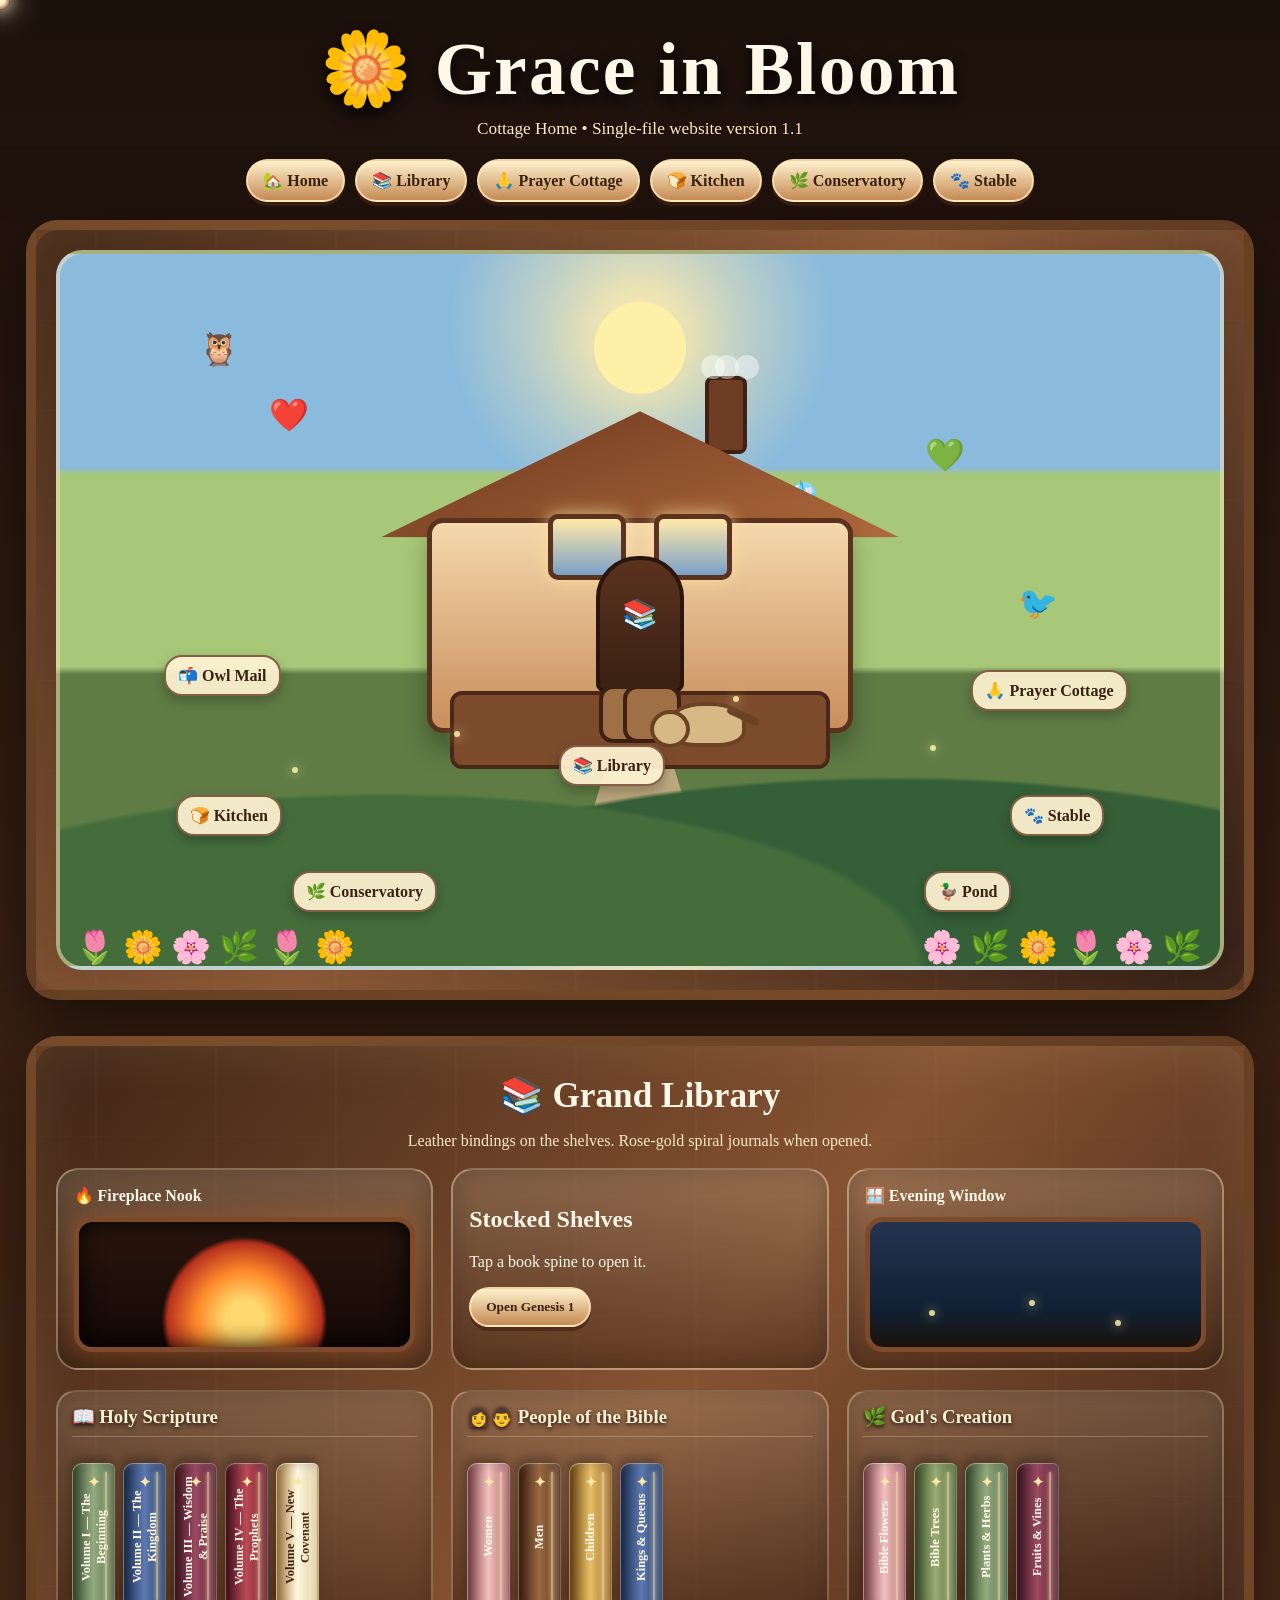
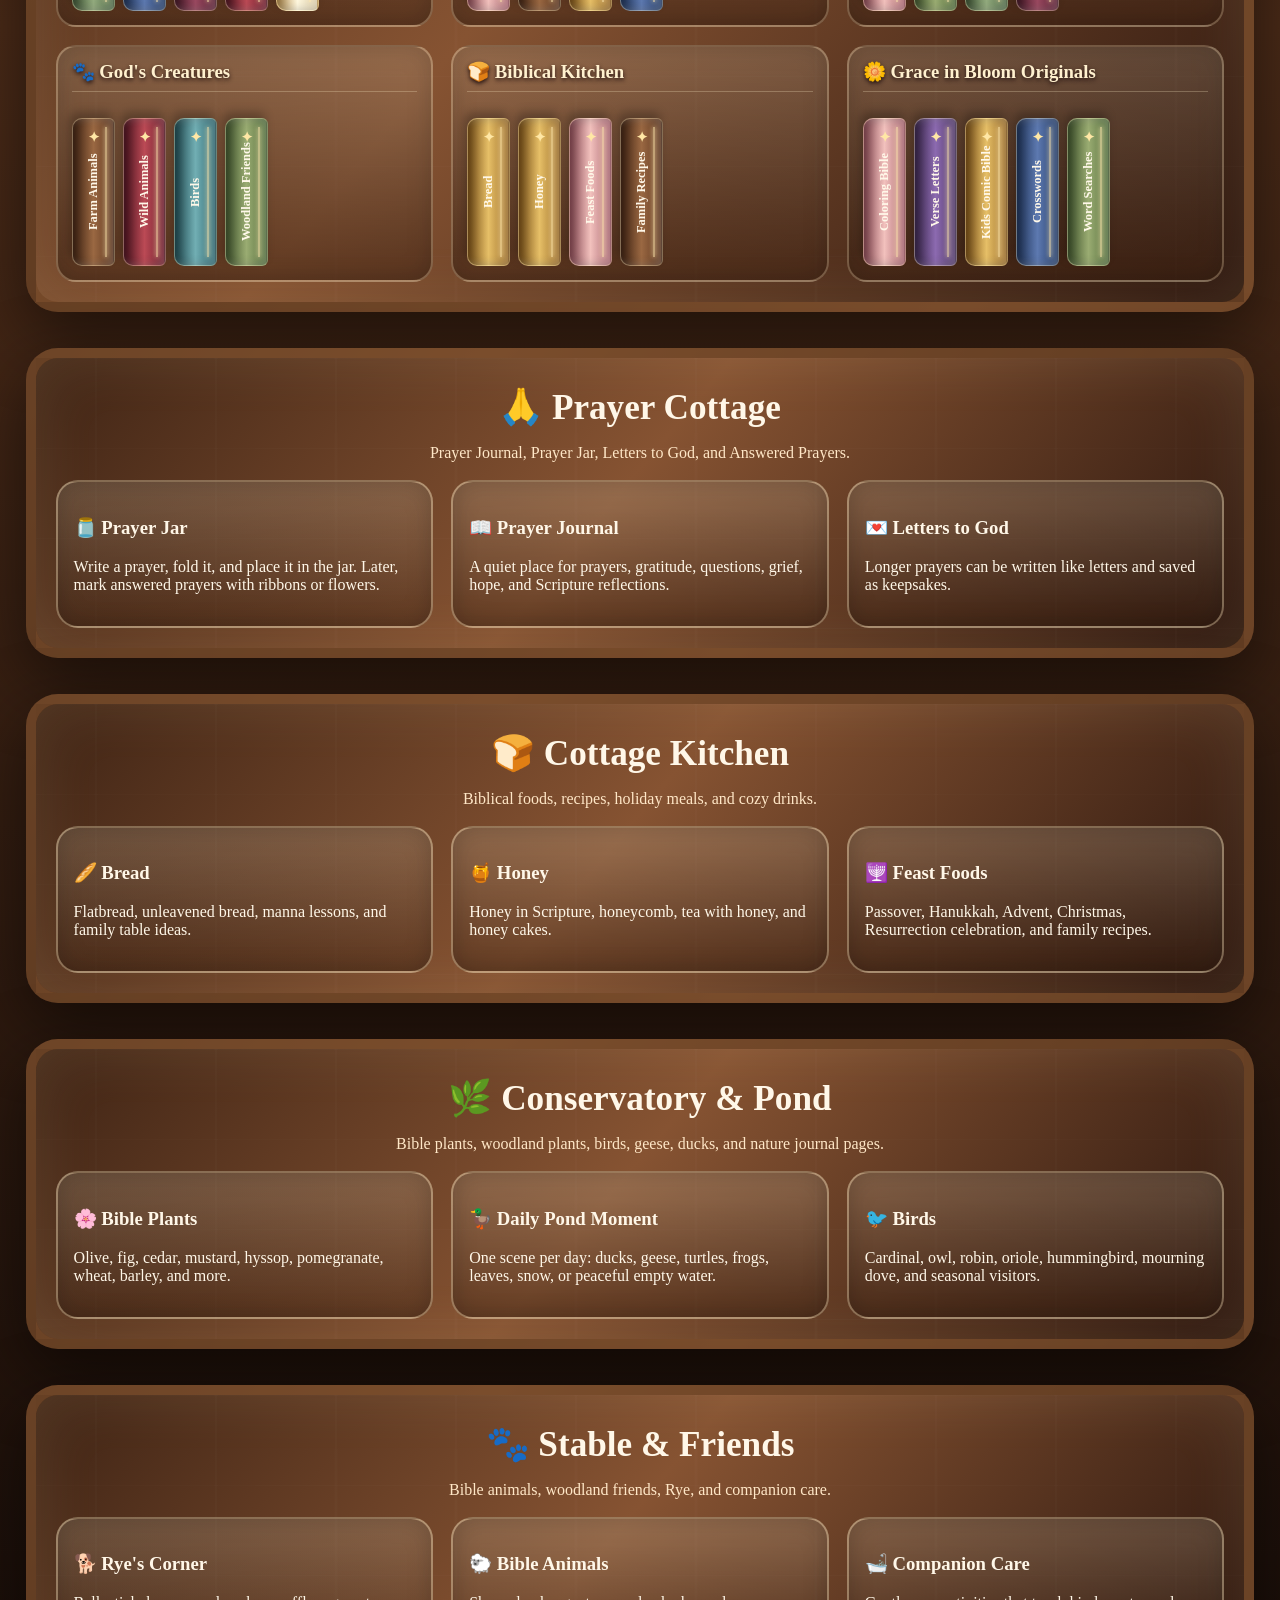
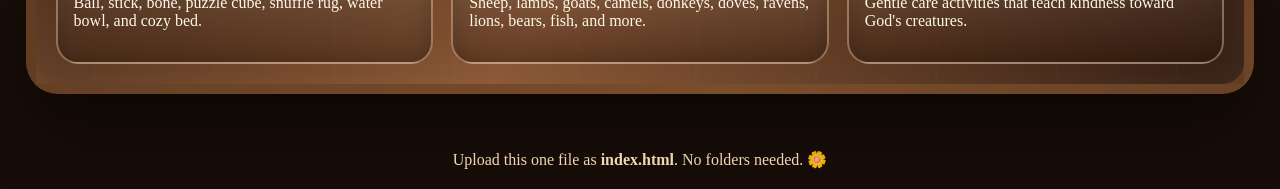
==== commit d06de4b8: "Add files via upload" ====
--- a/index.html
+++ b/index.html
@@ -3,58 +3,287 @@
 <head>
 <meta charset="UTF-8"/>
 <meta name="viewport" content="width=device-width, initial-scale=1.0"/>
-<title>🌼 Grace in Bloom</title>
-<link rel="stylesheet" href="css/style.css"/>
+<title>Grace in Bloom</title>
+<style>
+:root{
+  --cream:#fff7e8;--paper:#fffaf0;--ink:#382315;--wood:#5a321e;--wood2:#8b5a35;
+  --gold:#d8b45a;--rose:#d8a0a6;--rose2:#ffd8d1;--sage:#6f8d63;--blue:#405d8a;
+  --burg:#7b344a;--crimson:#8e3140;--lav:#7d6098;--night:#1b1d35;
+}
+*{box-sizing:border-box}
+html{scroll-behavior:smooth}
+body{
+  margin:0;min-height:100vh;font-family:Georgia,"Times New Roman",serif;color:var(--cream);
+  background:linear-gradient(180deg,#1c100b,#4b2b18 48%,#160c08);overflow-x:hidden;cursor:none;
+}
+a,button{cursor:none}
+.cursor{
+  position:fixed;width:20px;height:20px;border-radius:50%;pointer-events:none;z-index:9999;
+  background:radial-gradient(circle,#fff 0,#ffe7a5 35%,rgba(255,210,203,.55) 65%,transparent 76%);
+  box-shadow:0 0 16px #fff1b8,0 0 34px var(--rose2);transform:translate(-50%,-50%);
+}
+.spark{
+  position:fixed;width:7px;height:7px;border-radius:50%;pointer-events:none;background:#fff1b8;z-index:9998;
+  box-shadow:0 0 8px #fff;animation:fade .7s linear forwards;
+}
+@keyframes fade{to{opacity:0;transform:translateY(18px) scale(.2)}}
+.site-head{text-align:center;padding:26px 16px 8px}
+.site-head h1{font-size:clamp(2.2rem,7vw,4.6rem);margin:0;text-shadow:0 6px 16px #000;letter-spacing:.03em}
+.site-head p{margin:.45rem 0 0;color:#ffe7c7;font-size:1.08rem}
+.nav{display:flex;gap:10px;justify-content:center;flex-wrap:wrap;padding:12px 14px 18px;position:sticky;top:0;z-index:50;background:rgba(31,17,10,.7);backdrop-filter:blur(6px)}
+.nav a,.button,button{
+  text-decoration:none;border:2px solid rgba(255,232,185,.75);background:linear-gradient(#fff1ce,#c58a53);
+  color:#3b2112;border-radius:999px;padding:10px 15px;font-weight:bold;box-shadow:0 4px 0 rgba(69,35,17,.65);
+  font-family:Georgia,"Times New Roman",serif;
+}
+.nav a:hover,.button:hover,button:hover{filter:brightness(1.08)}
+.stage{
+  width:min(1240px,96vw);margin:0 auto 36px;border:10px solid rgba(119,76,42,.72);border-radius:32px;
+  background:linear-gradient(130deg,#3f2415,#865332 48%,#2b160e);
+  box-shadow:0 24px 70px rgba(0,0,0,.55), inset 0 0 60px rgba(255,230,175,.12);
+  position:relative;overflow:hidden;padding:20px;
+}
+.stage:before{
+  content:"";position:absolute;inset:0;pointer-events:none;opacity:.08;
+  background-image:linear-gradient(90deg,transparent 0 48%,rgba(255,255,255,.25) 50%,transparent 52%),
+                   linear-gradient(rgba(255,255,255,.18) 1px,transparent 1px);
+  background-size:120px 100%,100% 90px;
+}
+.home-scene{
+  position:relative;z-index:1;min-height:720px;border-radius:26px;overflow:hidden;
+  background:
+    radial-gradient(circle at 50% 10%,rgba(255,233,175,.95),transparent 22%),
+    linear-gradient(180deg,#8bbbdc 0 30%,#a7c878 31% 58%,#5f7c45 59%);
+  border:4px solid rgba(255,235,194,.45);
+}
+.sun{position:absolute;left:50%;top:48px;width:92px;height:92px;border-radius:50%;background:#fff0a7;box-shadow:0 0 70px #fff0a7;transform:translateX(-50%)}
+.hill{position:absolute;left:-5%;right:-5%;bottom:0;height:285px;background:radial-gradient(ellipse at 30% 100%,#456d3c 0 42%,transparent 43%),radial-gradient(ellipse at 70% 100%,#355f37 0 46%,transparent 47%)}
+.path{position:absolute;left:50%;bottom:0;width:190px;height:260px;background:linear-gradient(180deg,#d8c19b,#9f7c54);clip-path:polygon(42% 0,58% 0,100% 100%,0 100%);transform:translateX(-50%);opacity:.9}
+.cottage{position:absolute;left:50%;top:185px;transform:translateX(-50%);width:min(590px,84vw);height:330px}
+.house{position:absolute;left:82px;right:82px;bottom:36px;height:215px;background:linear-gradient(180deg,#f5d8ad,#c98e5c);border:5px solid #5a321e;border-radius:16px;box-shadow:0 16px 25px rgba(0,0,0,.28)}
+.roof{position:absolute;left:36px;right:36px;bottom:232px;height:126px;background:linear-gradient(160deg,#69371e,#b06a3c);clip-path:polygon(50% 0,100% 100%,0 100%);filter:drop-shadow(0 10px 7px rgba(0,0,0,.25))}
+.door{position:absolute;left:50%;bottom:36px;width:88px;height:136px;transform:translateX(-50%);background:linear-gradient(180deg,#5a321e,#3a2113);border:4px solid #2a160c;border-radius:42px 42px 8px 8px}
+.door:after{content:"📚";position:absolute;left:50%;top:42%;transform:translate(-50%,-50%);font-size:1.8rem}
+.window-home{position:absolute;width:78px;height:66px;background:linear-gradient(180deg,#ffeaa9,#7aa0c7);border:5px solid #5a321e;border-radius:10px;box-shadow:0 0 18px rgba(255,230,160,.75);animation:windowGlow 3s infinite alternate}
+@keyframes windowGlow{to{box-shadow:0 0 28px rgba(255,225,132,1)}}
+.w1{left:116px;bottom:148px}.w2{right:116px;bottom:148px}
+.chimney{position:absolute;left:360px;bottom:315px;width:42px;height:78px;background:#6f3d23;border:4px solid #3e2112;border-radius:8px}
+.smoke{position:absolute;left:370px;bottom:390px;width:24px;height:24px;border-radius:50%;background:rgba(255,255,255,.45);animation:smoke 4s infinite ease-in-out}
+.smoke.s2{animation-delay:1.3s;left:390px}.smoke.s3{animation-delay:2.6s;left:356px}
+@keyframes smoke{0%{opacity:0;transform:translateY(0) scale(.5)}40%{opacity:.65}100%{opacity:0;transform:translateY(-95px) scale(1.7)}}
+.porch{position:absolute;left:105px;right:105px;bottom:0;height:78px;background:#7c4b2c;border:4px solid #4a2817;border-radius:12px}
+.rocker{position:absolute;bottom:22px;width:58px;height:58px;border:4px solid #3e2112;border-radius:14px;background:#9f7046}
+.r1{left:145px}.r2{right:145px}
+.rye{position:absolute;left:50%;bottom:18px;width:78px;height:45px;background:#d8b884;border:4px solid #6b4324;border-radius:45% 45% 35% 35%;transform:translateX(28px)}
+.rye:before{content:"";position:absolute;left:-22px;top:4px;width:32px;height:30px;background:#d8b884;border:4px solid #6b4324;border-radius:50%}
+.rye:after{content:"";position:absolute;right:-18px;top:6px;width:34px;height:8px;background:#6b4324;border-radius:999px;transform:rotate(25deg)}
+.hotspot{position:absolute;z-index:4;text-decoration:none;color:#3b2112;background:rgba(255,244,211,.92);border:2px solid rgba(91,50,26,.75);border-radius:18px;padding:9px 12px;font-weight:bold;box-shadow:0 5px 12px rgba(0,0,0,.25)}
+.hotspot:hover{background:#fff7dc;transform:translateY(-2px)}
+.mailbox{left:9%;bottom:270px}.library-link{left:43%;bottom:180px}.prayer{right:8%;bottom:255px}.kitchen{left:10%;bottom:130px}.stable{right:10%;bottom:130px}.pond{right:18%;bottom:54px}.conserv{left:20%;bottom:54px}
+.bird{position:absolute;z-index:3;font-size:2rem;animation:float 5s infinite ease-in-out}.cardinal{left:18%;top:142px}.humming{right:22%;top:182px;animation-delay:1s}.owl{left:12%;top:76px;animation-delay:2s}.robin{right:14%;top:330px;animation-delay:3s}
+@keyframes float{50%{transform:translateY(-10px)}}
+.windchime{position:absolute;left:62%;top:225px;font-size:2.3rem;animation:sway 2.4s infinite ease-in-out;transform-origin:top}
+@keyframes sway{50%{transform:rotate(7deg)}}
+.pond-art{position:absolute;right:70px;bottom:32px;width:230px;height:92px;border-radius:50%;background:radial-gradient(ellipse,#7cc2d2 0 50%,#477b82 72%,transparent 73%);border:3px solid rgba(255,255,255,.25)}
+.pond-art:after{content:"🦆";position:absolute;left:82px;top:24px;font-size:1.7rem}.pond-art:before{content:"🪿";position:absolute;left:126px;top:14px;font-size:1.8rem}
+.flowers{position:absolute;bottom:0;font-size:2rem;letter-spacing:8px;white-space:nowrap;animation:breeze 3s infinite ease-in-out}
+.flowers.left{left:15px}.flowers.right{right:10px}
+@keyframes breeze{50%{transform:translateY(-2px) rotate(.5deg)}}
+.fireflies span,.firefly{position:absolute;width:6px;height:6px;border-radius:50%;background:#fff2a6;box-shadow:0 0 12px #fff2a6;animation:fly 7s infinite ease-in-out;opacity:.85}
+@keyframes fly{0%,100%{opacity:.25;transform:translate(0,0)}50%{opacity:1;transform:translate(34px,-34px)}}
+.section-title{text-align:center;position:relative;z-index:2;margin:8px 0 18px}.section-title h2{font-size:2.2rem;margin:.2rem}.section-title p{color:#ffe7c7}
+.room-grid{position:relative;z-index:2;display:grid;grid-template-columns:repeat(auto-fit,minmax(280px,1fr));gap:18px}
+.card{background:linear-gradient(180deg,rgba(255,248,220,.18),rgba(49,25,12,.38));border:2px solid rgba(255,235,194,.35);border-radius:22px;padding:16px;box-shadow:inset 0 0 25px rgba(0,0,0,.22)}
+.fireplace{height:135px;border-radius:18px;margin-top:12px;background:radial-gradient(circle at 50% 78%,#ffd86e 0 10%,#ff8a2a 25%,#b8321e 40%,transparent 43%),linear-gradient(180deg,#2b160e,#130805);border:5px solid #7d4b2b;box-shadow:inset 0 0 24px #000,0 0 24px rgba(255,126,49,.25);animation:glow 1.5s infinite alternate ease-in-out}
+@keyframes glow{from{filter:brightness(.9)}to{filter:brightness(1.25)}}
+.window{height:135px;border-radius:18px;margin-top:12px;background:linear-gradient(180deg,#23344f,#102034 70%,#1c120b);border:5px solid #7d4b2b;position:relative;overflow:hidden}
+.shelves{position:relative;z-index:2;margin-top:20px;display:grid;grid-template-columns:repeat(auto-fit,minmax(285px,1fr));gap:18px}
+.shelf{padding:14px;border-radius:20px;background:linear-gradient(180deg,rgba(255,248,220,.16),rgba(63,34,18,.55));border:2px solid rgba(255,235,194,.25);box-shadow:inset 0 0 25px rgba(0,0,0,.18)}
+.shelf h3{margin:0 0 12px;color:#fff1cf;text-shadow:0 2px 4px #211;border-bottom:1px solid rgba(255,238,200,.26);padding-bottom:8px}
+.books{display:flex;flex-wrap:wrap;gap:8px;align-items:flex-end;min-height:162px}
+.book{width:43px;height:148px;border-radius:6px 10px 10px 6px;display:flex;align-items:center;justify-content:center;writing-mode:vertical-rl;transform:rotate(180deg);padding:8px 4px;font-size:.78rem;font-weight:bold;color:#fff8e9;text-align:center;border:1px solid rgba(255,245,207,.35);position:relative;user-select:none;transition:.25s;box-shadow:inset 5px 0 9px rgba(255,255,255,.18),inset -6px 0 10px rgba(0,0,0,.25),3px 6px 10px rgba(0,0,0,.25)}
+.book:before{content:"";position:absolute;left:7px;top:8px;bottom:8px;width:2px;background:rgba(255,232,174,.55);box-shadow:0 0 4px rgba(255,232,174,.8)}
+.book:after{content:"✦";position:absolute;bottom:10px;left:50%;transform:translateX(-50%) rotate(180deg);color:#ffe7a5;font-size:.9rem}
+.book:hover{transform:rotate(180deg) translateY(-8px) scale(1.04)}
+.sage{background:linear-gradient(90deg,#4f6a47,#93ab7e,#3f5636)}.blue{background:linear-gradient(90deg,#243d69,#5d79b0,#20355b)}.burg{background:linear-gradient(90deg,#5a2034,#9a4960,#451827)}.crimson{background:linear-gradient(90deg,#6c1d2d,#bb4a55,#501522)}.white{background:linear-gradient(90deg,#d9caa7,#fff8df,#b9904d);color:#3b2618}.rose{background:linear-gradient(90deg,#a96570,#f2c1bd,#8f4c57)}.green{background:linear-gradient(90deg,#526d3c,#9aac72,#41562e)}.brown{background:linear-gradient(90deg,#5b351f,#9a6842,#432514)}.gold{background:linear-gradient(90deg,#9a6b28,#e6bf67,#7d5218)}.purple{background:linear-gradient(90deg,#513968,#8c6ab0,#3b274d)}.teal{background:linear-gradient(90deg,#2e6770,#71aeb3,#214d54)}
+.modal{position:fixed;inset:0;background:rgba(20,10,5,.75);display:none;align-items:center;justify-content:center;z-index:1000;padding:18px}
+.modal.open{display:flex}
+.journal{width:min(1040px,97vw);height:min(690px,92vh);background:linear-gradient(90deg,#e7a3a9 0 6%,#fff8ed 6% 100%);border-radius:26px;border:5px solid #d89da0;color:var(--ink);box-shadow:0 30px 80px rgba(0,0,0,.6),inset 0 0 35px rgba(216,160,166,.32);display:grid;grid-template-columns:72px 1fr;overflow:hidden;position:relative}
+.spiral{background:linear-gradient(180deg,#ffd8cf,#b86d7a,#ffe5dc);border-right:3px solid #b86d7a;display:flex;flex-direction:column;align-items:center;justify-content:space-around;padding:14px 0}
+.ring{width:34px;height:22px;border:5px solid #fff1e8;border-radius:50%;box-shadow:0 0 12px #fff}
+.close{position:absolute;right:17px;top:13px;z-index:3}
+.pages{padding:32px;overflow:auto;background:linear-gradient(rgba(255,255,255,.67),rgba(255,255,255,.67)),repeating-linear-gradient(#fff8ed,#fff8ed 31px,#efd8be 32px)}
+.pages h2{font-size:2.25rem;margin:0;color:#8f4c57}.tag{color:#84623d;font-style:italic;margin-top:4px}
+.tabs{display:flex;gap:8px;flex-wrap:wrap;margin:17px 0}.tab{background:#f6d7cf;border:1px solid #d59aa0;border-radius:12px;padding:7px 10px;font-size:.92rem}
+.page-card{background:rgba(255,255,255,.65);border:1px solid #ead0b6;border-radius:18px;padding:16px;margin:14px 0;box-shadow:0 5px 14px rgba(91,52,31,.12)}
+.genesis-grid{display:grid;grid-template-columns:1fr 1fr;gap:14px}
+.art-box{min-height:220px;border-radius:18px;border:2px solid #e2c4a4;background:radial-gradient(circle at 65% 18%,#fff6b4 0 10%,transparent 12%),linear-gradient(180deg,#9ec3e7 0 38%,#d9e5b5 39% 64%,#789b5b 65%);position:relative;overflow:hidden}
+.art-box:before{content:"";position:absolute;left:0;right:0;bottom:0;height:70px;background:radial-gradient(ellipse at 35% 100%,#4d7b48 0 35%,transparent 36%),radial-gradient(ellipse at 70% 100%,#355f3a 0 38%,transparent 39%)}
+.art-box:after{content:"Creation of the World";position:absolute;left:0;right:0;bottom:18px;text-align:center;font-size:1.55rem;color:white;text-shadow:0 3px 8px #000}
+.scripture{font-size:1.07rem;line-height:1.55}.red{color:#b51d24}.greenword{color:#2e7440;font-weight:bold}.goldword{color:#9a6b15;font-weight:bold}
+.coloring{min-height:230px;border-radius:18px;background:#fff;border:2px solid #222;position:relative;overflow:hidden}.coloring svg{width:100%;height:100%}
+footer{text-align:center;color:#ffe4bd;padding:20px}
+@media(max-width:760px){.journal{grid-template-columns:48px 1fr}.pages{padding:22px 16px}.genesis-grid{grid-template-columns:1fr}.book{height:126px;width:36px;font-size:.68rem}.cottage{top:175px}.home-scene{min-height:760px}}
+</style>
 </head>
 <body>
 <div class="cursor" id="cursor"></div>
-<header class="site-head"><h1>🌼 Grace in Bloom</h1><p>Cottage Home • Click a room to enter</p></header>
-
-    <nav class="nav">
-      <a href="index.html">🏡 Home</a>
-      <a href="pages/library.html">📚 Library</a>
-      <a href="pages/prayer.html">🙏 Prayer Cottage</a>
-      <a href="pages/kitchen.html">🍞 Kitchen</a>
-      <a href="pages/conservatory.html">🌿 Conservatory</a>
-      <a href="pages/stable.html">🐾 Stable</a>
-    </nav>
-
-<main class="stage">
+<header class="site-head">
+  <h1>🌼 Grace in Bloom</h1>
+  <p>Cottage Home • Single-file website version 1.1</p>
+</header>
+<nav class="nav">
+  <a href="#home">🏡 Home</a>
+  <a href="#library">📚 Library</a>
+  <a href="#prayer">🙏 Prayer Cottage</a>
+  <a href="#kitchen">🍞 Kitchen</a>
+  <a href="#conservatory">🌿 Conservatory</a>
+  <a href="#stable">🐾 Stable</a>
+</nav>
+
+<main class="stage" id="home">
   <section class="home-scene">
-    <div class="sun"></div>
-    <div class="bird owl">🦉</div>
-    <div class="bird cardinal">❤️</div>
-    <div class="bird humming">💚</div>
-    <div class="windchime">🎐</div>
-    <div class="pond-art"></div>
-    <div class="hill"></div>
-
+    <div class="sun"></div><div class="path"></div>
+    <div class="bird owl">🦉</div><div class="bird cardinal">❤️</div><div class="bird humming">💚</div><div class="bird robin">🐦</div>
+    <div class="windchime">🎐</div><div class="pond-art"></div><div class="hill"></div>
+    <div class="flowers left">🌷🌼🌸🌿🌷🌼</div><div class="flowers right">🌸🌿🌼🌷🌸🌿</div>
     <div class="cottage">
       <div class="chimney"></div><div class="smoke"></div><div class="smoke s2"></div><div class="smoke s3"></div>
       <div class="roof"></div>
-      <div class="house">
-        <div class="window-home w1"></div><div class="window-home w2"></div><div class="door"></div>
-      </div>
-      <div class="porch"><div class="rocker r1"></div><div class="rocker r2"></div><div class="rocker r3"></div><div class="rye"></div></div>
+      <div class="house"><div class="window-home w1"></div><div class="window-home w2"></div><a class="door" href="#library" title="Library"></a></div>
+      <div class="porch"><div class="rocker r1"></div><div class="rocker r2"></div><div class="rye"></div></div>
     </div>
-
-    <a class="hotspot mailbox" href="pages/prayer.html">📬 Owl Mail</a>
-    <a class="hotspot library-link" href="pages/library.html">📚 Library</a>
-    <a class="hotspot prayer" href="pages/prayer.html">🙏 Prayer Cottage</a>
-    <a class="hotspot kitchen" href="pages/kitchen.html">🍞 Kitchen</a>
-    <a class="hotspot stable" href="pages/stable.html">🐾 Stable</a>
-    <a class="hotspot pond" href="pages/conservatory.html">🦆 Pond</a>
-    <a class="hotspot conserv" href="pages/conservatory.html">🌿 Conservatory</a>
-
+    <a class="hotspot mailbox" href="#prayer">📬 Owl Mail</a>
+    <a class="hotspot library-link" href="#library">📚 Library</a>
+    <a class="hotspot prayer" href="#prayer">🙏 Prayer Cottage</a>
+    <a class="hotspot kitchen" href="#kitchen">🍞 Kitchen</a>
+    <a class="hotspot stable" href="#stable">🐾 Stable</a>
+    <a class="hotspot pond" href="#conservatory">🦆 Pond</a>
+    <a class="hotspot conserv" href="#conservatory">🌿 Conservatory</a>
     <div class="fireflies">
       <span style="left:20%;top:72%;animation-delay:.2s"></span>
       <span style="left:34%;top:67%;animation-delay:1.2s"></span>
       <span style="left:75%;top:69%;animation-delay:2.1s"></span>
+      <span style="left:58%;top:62%;animation-delay:3.4s"></span>
     </div>
   </section>
 </main>
 
-<footer>Grace in Bloom Web Edition 🌼</footer>
-<script src="js/main.js"></script>
+<section class="stage" id="library">
+  <div class="section-title"><h2>📚 Grand Library</h2><p>Leather bindings on the shelves. Rose-gold spiral journals when opened.</p></div>
+  <div class="room-grid">
+    <div class="card"><strong>🔥 Fireplace Nook</strong><div class="fireplace"></div></div>
+    <div class="card"><h2>Stocked Shelves</h2><p>Tap a book spine to open it.</p><button onclick="openGenesis()">Open Genesis 1</button></div>
+    <div class="card"><strong>🪟 Evening Window</strong><div class="window"><span class="firefly" style="left:18%;top:70%;animation-delay:.2s"></span><span class="firefly" style="left:48%;top:62%;animation-delay:1.5s"></span><span class="firefly" style="left:74%;top:78%;animation-delay:2.8s"></span></div></div>
+  </div>
+  <section class="shelves" id="shelfMount"></section>
+</section>
+
+<section class="stage" id="prayer">
+  <div class="section-title"><h2>🙏 Prayer Cottage</h2><p>Prayer Journal, Prayer Jar, Letters to God, and Answered Prayers.</p></div>
+  <div class="room-grid">
+    <div class="card"><h3>🫙 Prayer Jar</h3><p>Write a prayer, fold it, and place it in the jar. Later, mark answered prayers with ribbons or flowers.</p></div>
+    <div class="card"><h3>📖 Prayer Journal</h3><p>A quiet place for prayers, gratitude, questions, grief, hope, and Scripture reflections.</p></div>
+    <div class="card"><h3>💌 Letters to God</h3><p>Longer prayers can be written like letters and saved as keepsakes.</p></div>
+  </div>
+</section>
+
+<section class="stage" id="kitchen">
+  <div class="section-title"><h2>🍞 Cottage Kitchen</h2><p>Biblical foods, recipes, holiday meals, and cozy drinks.</p></div>
+  <div class="room-grid">
+    <div class="card"><h3>🥖 Bread</h3><p>Flatbread, unleavened bread, manna lessons, and family table ideas.</p></div>
+    <div class="card"><h3>🍯 Honey</h3><p>Honey in Scripture, honeycomb, tea with honey, and honey cakes.</p></div>
+    <div class="card"><h3>🕎 Feast Foods</h3><p>Passover, Hanukkah, Advent, Christmas, Resurrection celebration, and family recipes.</p></div>
+  </div>
+</section>
+
+<section class="stage" id="conservatory">
+  <div class="section-title"><h2>🌿 Conservatory & Pond</h2><p>Bible plants, woodland plants, birds, geese, ducks, and nature journal pages.</p></div>
+  <div class="room-grid">
+    <div class="card"><h3>🌸 Bible Plants</h3><p>Olive, fig, cedar, mustard, hyssop, pomegranate, wheat, barley, and more.</p></div>
+    <div class="card"><h3>🦆 Daily Pond Moment</h3><p>One scene per day: ducks, geese, turtles, frogs, leaves, snow, or peaceful empty water.</p></div>
+    <div class="card"><h3>🐦 Birds</h3><p>Cardinal, owl, robin, oriole, hummingbird, mourning dove, and seasonal visitors.</p></div>
+  </div>
+</section>
+
+<section class="stage" id="stable">
+  <div class="section-title"><h2>🐾 Stable & Friends</h2><p>Bible animals, woodland friends, Rye, and companion care.</p></div>
+  <div class="room-grid">
+    <div class="card"><h3>🐕 Rye's Corner</h3><p>Ball, stick, bone, puzzle cube, snuffle rug, water bowl, and cozy bed.</p></div>
+    <div class="card"><h3>🐑 Bible Animals</h3><p>Sheep, lambs, goats, camels, donkeys, doves, ravens, lions, bears, fish, and more.</p></div>
+    <div class="card"><h3>🛁 Companion Care</h3><p>Gentle care activities that teach kindness toward God's creatures.</p></div>
+  </div>
+</section>
+
+<div class="modal" id="modal" onclick="if(event.target.id==='modal') closeBook()">
+  <div class="journal">
+    <button class="close" onclick="closeBook()">Close Book</button>
+    <div class="spiral"><div class="ring"></div><div class="ring"></div><div class="ring"></div><div class="ring"></div><div class="ring"></div><div class="ring"></div><div class="ring"></div></div>
+    <div class="pages" id="pages"></div>
+  </div>
+</div>
+
+<footer>Upload this one file as <strong>index.html</strong>. No folders needed. 🌼</footer>
+
+<script>
+const cursor=document.getElementById("cursor");
+document.addEventListener("mousemove",e=>{
+ cursor.style.left=e.clientX+"px"; cursor.style.top=e.clientY+"px";
+ if(Math.random()<.28){
+  const s=document.createElement("div");s.className="spark";s.style.left=e.clientX+"px";s.style.top=e.clientY+"px";
+  document.body.appendChild(s);setTimeout(()=>s.remove(),700);
+ }
+});
+function closeBook(){document.getElementById("modal").classList.remove("open")}
+function openBook(title,sub,collection,description,contents){
+ document.getElementById("pages").innerHTML=`
+  <h2>${title}</h2><p class="tag">${sub}</p>
+  <div class="tabs"><span class="tab">📖 Read</span><span class="tab">🔗 Links</span><span class="tab">🎨 Coloring</span><span class="tab">📝 Journal</span><span class="tab">🙏 Prayer</span><span class="tab">🌸 Bloom Notes</span></div>
+  <div class="page-card"><h3>${collection}</h3><p>${description}</p></div>
+  <div class="page-card"><h3>Books / Pages Inside</h3><p>${contents}</p></div>
+  <div class="page-card"><h3>Grace in Bloom Links</h3><p>People, places, plants, animals, foods, maps, Hebrew/Greek words, coloring pages, devotionals, and prayer pages can all link back to the exact reading page so you never lose your place.</p></div>`;
+ document.getElementById("modal").classList.add("open");
+}
+function openGenesis(){
+ document.getElementById("pages").innerHTML=`
+  <h2>Volume I — The Beginning</h2><p class="tag">Genesis 1 Starter Book • Rose-Gold Spiral Study Journal</p>
+  <div class="tabs"><span class="tab">📖 Scripture</span><span class="tab">🌸 Bloom Notes</span><span class="tab">🎨 Coloring</span><span class="tab">📝 Journal</span><span class="tab">🌿 Creation</span></div>
+  <div class="genesis-grid">
+    <div class="page-card"><div class="art-box"></div><h3>Genesis 1 — In the Beginning</h3><p><strong>Theme:</strong> God creates order, beauty, and life.</p></div>
+    <div class="page-card scripture">
+      <h3>Reading Sample</h3>
+      <p><sup>1</sup> In the beginning <span class="goldword">God created</span> the heavens and the earth.</p>
+      <p><sup>2</sup> The earth was without form, and void; and darkness was upon the face of the deep. And the <span class="greenword">Spirit of God</span> moved upon the face of the waters.</p>
+      <p><sup>3</sup> And God said, <span class="red">“Let there be light”</span>: and there was light.</p>
+      <p><em>Color coding preview: God, Spirit, and spoken words highlighted softly.</em></p>
+    </div>
+  </div>
+  <div class="page-card"><h3>Bloom Notes</h3><p>Genesis begins with God. Before mountains, oceans, birds, flowers, or people, God already was. Creation is not careless or rushed. It is ordered, beautiful, purposeful, and good.</p></div>
+  <div class="page-card"><h3>Hebrew Word Spotlight</h3><p><strong>Bereshit</strong> — “In the beginning.” The Bible begins by turning our attention to God before everything else.</p></div>
+  <div class="page-card"><h3>Coloring Companion Page</h3><div class="coloring"><svg viewBox="0 0 500 230" xmlns="http://www.w3.org/2000/svg"><rect x="10" y="10" width="480" height="210" rx="18" fill="none" stroke="#222" stroke-width="4"/><circle cx="380" cy="55" r="32" fill="none" stroke="#222" stroke-width="4"/><path d="M40 175 C110 115 170 130 230 75 C285 25 330 70 370 125 C415 178 460 120 480 175" fill="none" stroke="#222" stroke-width="4"/><path d="M35 190 C120 150 185 172 250 140 C320 105 390 148 465 130" fill="none" stroke="#222" stroke-width="3"/><path d="M95 175 L95 105 M75 125 L95 105 L115 125 M80 145 L95 128 L110 145" fill="none" stroke="#222" stroke-width="4"/><path d="M155 172 L155 92 M132 118 L155 92 L180 120 M137 148 L155 126 L177 150" fill="none" stroke="#222" stroke-width="4"/><path d="M60 58 q18 -22 36 0 q-18 18 -36 0z M100 52 q18 -22 36 0 q-18 18 -36 0z" fill="none" stroke="#222" stroke-width="3"/><text x="250" y="210" text-anchor="middle" font-family="Georgia" font-size="22">“In the beginning…”</text></svg></div></div>
+  <div class="page-card"><h3>Journal Prompt</h3><p>Today I noticed God's creativity in: ________________________________</p></div>
+  <div class="page-card"><h3>Prayer</h3><p>Heavenly Father, thank You for creating a world filled with beauty, order, and life. Open my eyes to notice Your handiwork and help me grow in wonder and gratitude. Amen.</p></div>`;
+ document.getElementById("modal").classList.add("open");
+}
+const shelves=[
+ {title:"📖 Holy Scripture",books:[["Volume I — The Beginning","Genesis–Deuteronomy","Scripture Collection","Sage leather. Opens into apple blossom rose-gold journal.","Genesis, Exodus, Leviticus, Numbers, Deuteronomy","sage","genesis"],["Volume II — The Kingdom","Joshua–Esther","Scripture Collection","Royal blue leather. Opens into cedar and crown dividers.","Joshua, Judges, Ruth, Samuel, Kings, Chronicles, Ezra, Nehemiah, Esther","blue"],["Volume III — Wisdom & Praise","Job–Song of Solomon","Scripture Collection","Burgundy leather. Opens with wildflowers, harps, and poetry pages.","Job, Psalms, Proverbs, Ecclesiastes, Song of Solomon","burg"],["Volume IV — The Prophets","Isaiah–Malachi","Scripture Collection","Crimson leather. Opens with lanterns, scrolls, and stars.","Isaiah through Malachi","crimson"],["Volume V — New Covenant","Matthew–Revelation","Scripture Collection","White and gold leather. Opens with stained glass and lilies.","Matthew through Revelation","white"]]},
+ {title:"👩👨 People of the Bible",books:[["Women","Eve to Lydia","People Collection","Profiles, family trees, maps, courage stories, and Scripture links.","Eve, Sarah, Hagar, Rebekah, Leah, Rachel, Miriam, Deborah, Ruth, Esther, Mary, Martha, Lydia","rose"],["Men","Adam to Paul","People Collection","Biographies, timelines, related places, lessons, and Scripture links.","Adam, Noah, Abraham, Moses, David, Daniel, Peter, Paul","brown"],["Children","Young Bible Lives","People Collection","Child-friendly profiles and family discussion pages.","Samuel, Isaac, Miriam, boy with loaves and fishes, Timothy","gold"],["Kings & Queens","Royal Lives","People Collection","Kings, queens, leadership lessons, maps, and timelines.","Saul, David, Solomon, Esther, Herod","blue"]]},
+ {title:"🌿 God's Creation",books:[["Bible Flowers","Lilies & Blooms","Creation Collection","Flower references, photos, art, coloring pages, and devotional notes.","Lilies, roses, wildflowers, almond blossoms","rose"],["Bible Trees","Cedars & Oaks","Creation Collection","Trees in Scripture with maps, meanings, and nature journal pages.","Olive, fig, cedar, oak, acacia, palm","green"],["Plants & Herbs","Hyssop to Mint","Creation Collection","Herbs, plants, growing notes, recipes, and Hebrew word links.","Hyssop, mustard, mint, dill, cumin, aloe","sage"],["Fruits & Vines","Vineyards","Creation Collection","Fruits in Scripture with recipes and garden links.","Grapes, figs, dates, pomegranates, olives","burg"]]},
+ {title:"🐾 God's Creatures",books:[["Farm Animals","Sheep & Goats","Animal Collection","Bible references, care notes, sounds, photos, and coloring pages.","Sheep, lambs, goats, cattle, oxen, donkeys","brown"],["Wild Animals","Lions & Bears","Animal Collection","Wildlife in Scripture and creation care lessons.","Lions, bears, wolves, deer, foxes","crimson"],["Birds","Doves & Eagles","Animal Collection","Bible birds plus cottage birds like cardinal, oriole, hummingbird, owl.","Doves, ravens, eagles, sparrows, quail, owls, cardinals, orioles, hummingbirds","teal"],["Woodland Friends","Cottage Creatures","Animal Collection","Grace in Bloom wildlife and gentle creation lessons.","Rye, geese, ducks, turtles, rabbits, squirrels, hedgehogs","green"]]},
+ {title:"🍞 Biblical Kitchen",books:[["Bread","Daily Bread","Kitchen Collection","Bread in Scripture, flatbreads, unleavened bread, and family recipes.","Manna, flatbread, unleavened bread","gold"],["Honey","Sweetness","Kitchen Collection","Honey in Scripture, bee lessons, honey cakes, and tea ideas.","Honey, honeycomb, milk and honey","gold"],["Feast Foods","Holy Days","Kitchen Collection","Passover, Hanukkah, Advent, Christmas, Easter recipes.","Seder foods, latkes, sufganiyot, hot cross buns","rose"],["Family Recipes","Your Table","Kitchen Collection","A place for personal recipes and Grace in Bloom meals.","Apple pie, cider, soups, bread, tea","brown"]]},
+ {title:"🌼 Grace in Bloom Originals",books:[["Coloring Bible","Annual","Originals","Stained glass, cute Bible themes, cottage scenes, animals, and holidays.","Annual coloring books, Bible stories, seasonal scenes","rose"],["Verse Letters","Scripture Art","Originals","Decorative Bible verse lettering to color with floral borders.","Memory verses, alphabet letters, honey borders","purple"],["Kids Comic Bible","Story Bible","Originals","Original gentle comic Bible with activities and coloring pages.","Creation, Noah, Ruth, David, Jesus, parables","gold"],["Crosswords","365 Pages","Originals","Annual Bible crossword volumes saved by year.","Daily crosswords, family mode, Apple Pencil support","blue"],["Word Searches","365 Pages","Originals","Annual Bible word search volumes saved by year.","Daily word searches, circle with Apple Pencil","green"]]}
+];
+const mount=document.getElementById("shelfMount");
+shelves.forEach(shelf=>{
+ const wrap=document.createElement("div");wrap.className="shelf";wrap.innerHTML=`<h3>${shelf.title}</h3><div class="books"></div>`;
+ const books=wrap.querySelector(".books");
+ shelf.books.forEach(b=>{
+  const el=document.createElement("div");el.className=`book ${b[5]||'brown'}`;el.textContent=b[0];el.title=b[1];
+  el.onclick=()=>b[6]==="genesis"?openGenesis():openBook(b[0],b[1],b[2],b[3],b[4]);
+  books.appendChild(el);
+ });
+ mount.appendChild(wrap);
+});
+</script>
 </body>
-</html>+</html>
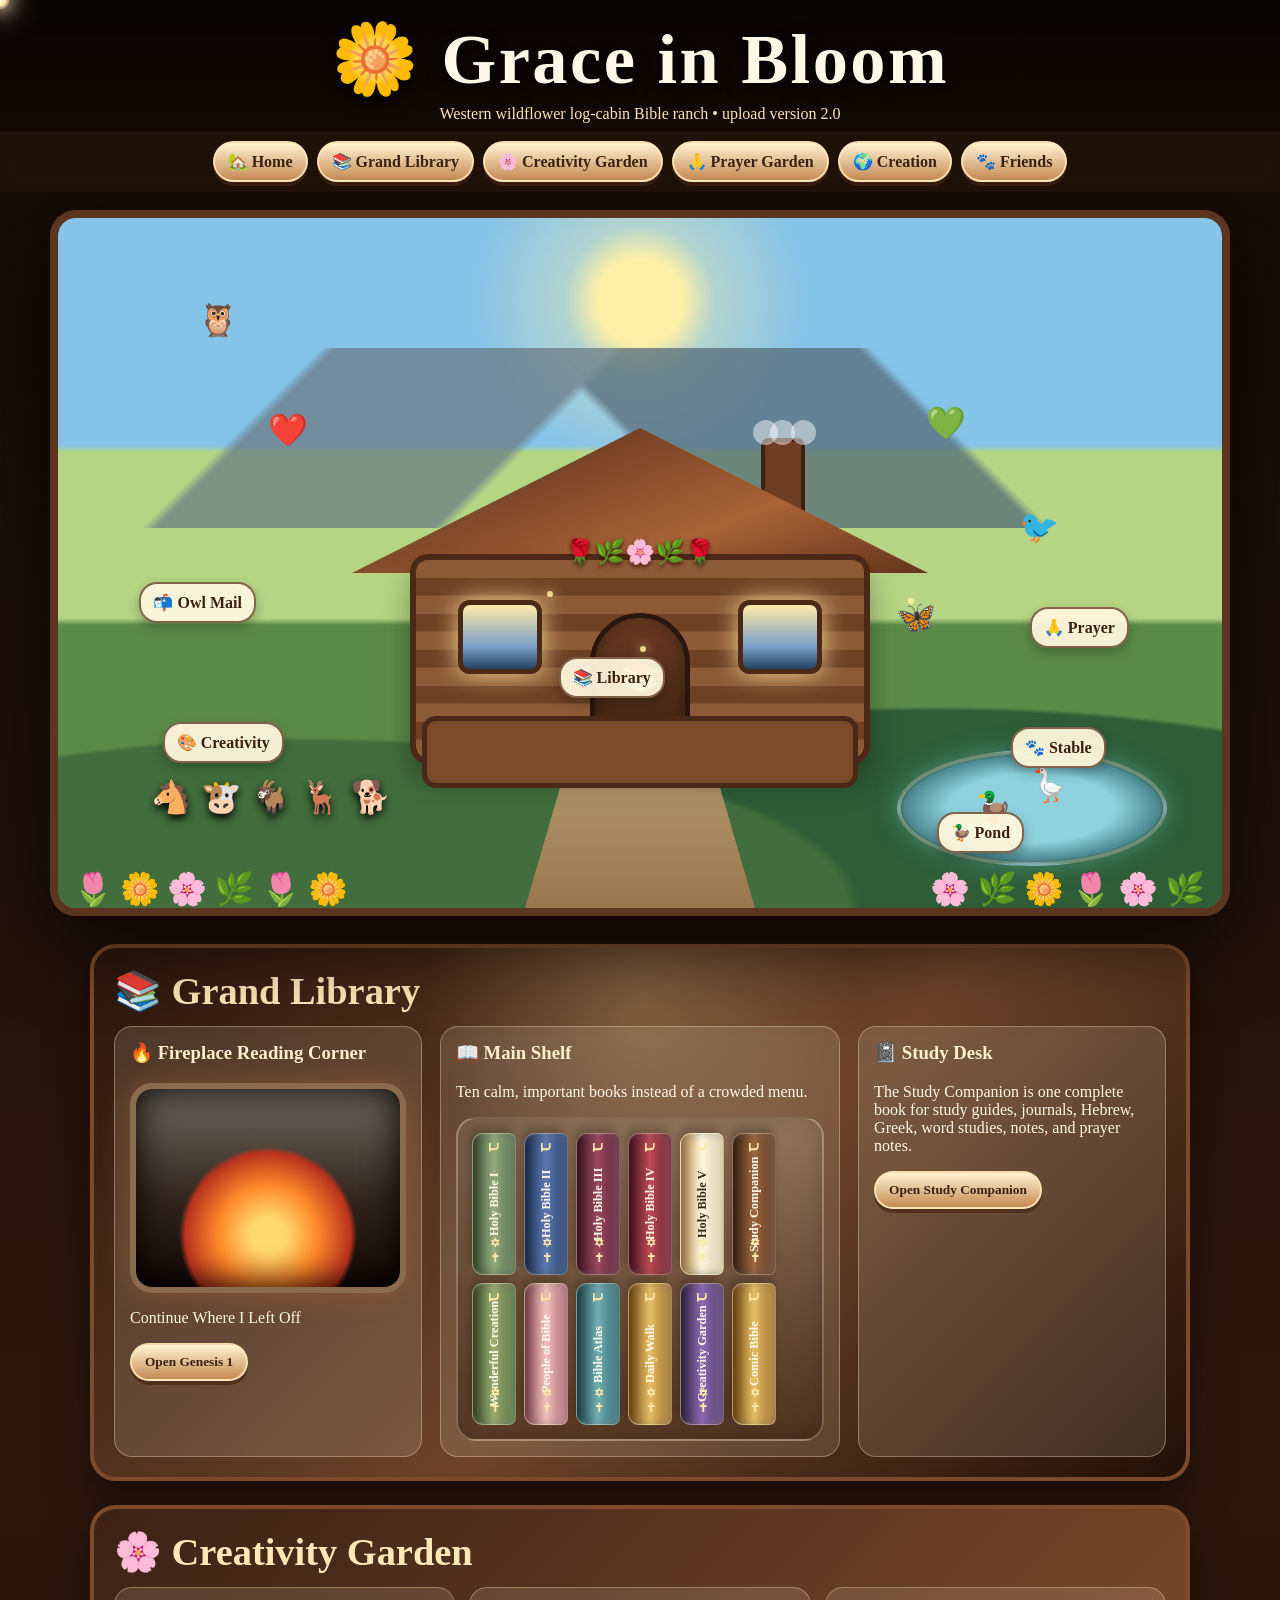
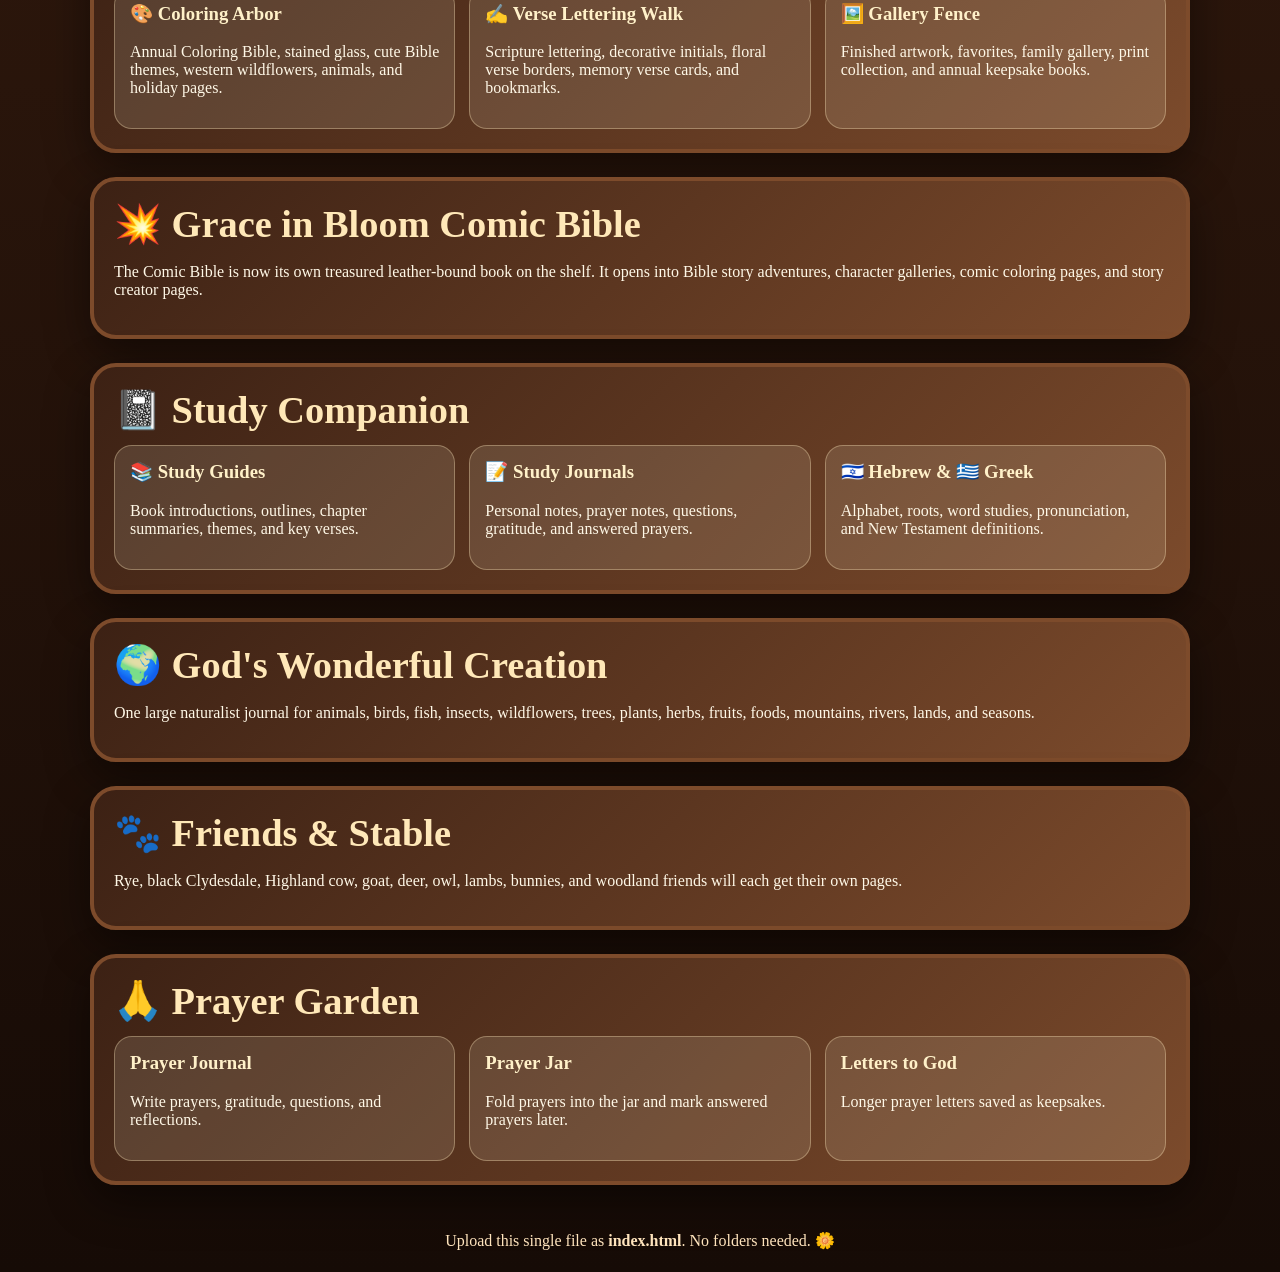
==== commit e97b1504: "Add files via upload" ====
--- a/index.html
+++ b/index.html
@@ -1,289 +1,135 @@
 <!DOCTYPE html>
 <html lang="en">
 <head>
-<meta charset="UTF-8"/>
+<meta charset="UTF-8" />
 <meta name="viewport" content="width=device-width, initial-scale=1.0"/>
 <title>Grace in Bloom</title>
 <style>
 :root{
-  --cream:#fff7e8;--paper:#fffaf0;--ink:#382315;--wood:#5a321e;--wood2:#8b5a35;
-  --gold:#d8b45a;--rose:#d8a0a6;--rose2:#ffd8d1;--sage:#6f8d63;--blue:#405d8a;
-  --burg:#7b344a;--crimson:#8e3140;--lav:#7d6098;--night:#1b1d35;
+  --cream:#fff8e7; --ink:#3b2417; --leather:#5b351f; --dark:#190d07;
+  --gold:#d9b760; --rose:#d99aa5; --sage:#78996b; --honey:#d59c32;
 }
 *{box-sizing:border-box}
 html{scroll-behavior:smooth}
-body{
-  margin:0;min-height:100vh;font-family:Georgia,"Times New Roman",serif;color:var(--cream);
-  background:linear-gradient(180deg,#1c100b,#4b2b18 48%,#160c08);overflow-x:hidden;cursor:none;
-}
+body{margin:0;background:linear-gradient(180deg,#120905,#2d170c,#160b06);color:var(--cream);font-family:Georgia,"Times New Roman",serif;cursor:none}
 a,button{cursor:none}
-.cursor{
-  position:fixed;width:20px;height:20px;border-radius:50%;pointer-events:none;z-index:9999;
-  background:radial-gradient(circle,#fff 0,#ffe7a5 35%,rgba(255,210,203,.55) 65%,transparent 76%);
-  box-shadow:0 0 16px #fff1b8,0 0 34px var(--rose2);transform:translate(-50%,-50%);
-}
-.spark{
-  position:fixed;width:7px;height:7px;border-radius:50%;pointer-events:none;background:#fff1b8;z-index:9998;
-  box-shadow:0 0 8px #fff;animation:fade .7s linear forwards;
-}
+.cursor{position:fixed;width:20px;height:20px;border-radius:50%;pointer-events:none;z-index:9999;background:radial-gradient(circle,#fff 0,#ffeaa7 38%,rgba(255,210,203,.55) 68%,transparent 78%);box-shadow:0 0 18px #fff1b8,0 0 35px #ffd8d1;transform:translate(-50%,-50%)}
+.spark{position:fixed;width:7px;height:7px;border-radius:50%;pointer-events:none;background:#fff1b8;z-index:9998;box-shadow:0 0 8px #fff;animation:fade .7s linear forwards}
 @keyframes fade{to{opacity:0;transform:translateY(18px) scale(.2)}}
-.site-head{text-align:center;padding:26px 16px 8px}
-.site-head h1{font-size:clamp(2.2rem,7vw,4.6rem);margin:0;text-shadow:0 6px 16px #000;letter-spacing:.03em}
-.site-head p{margin:.45rem 0 0;color:#ffe7c7;font-size:1.08rem}
-.nav{display:flex;gap:10px;justify-content:center;flex-wrap:wrap;padding:12px 14px 18px;position:sticky;top:0;z-index:50;background:rgba(31,17,10,.7);backdrop-filter:blur(6px)}
-.nav a,.button,button{
-  text-decoration:none;border:2px solid rgba(255,232,185,.75);background:linear-gradient(#fff1ce,#c58a53);
-  color:#3b2112;border-radius:999px;padding:10px 15px;font-weight:bold;box-shadow:0 4px 0 rgba(69,35,17,.65);
-  font-family:Georgia,"Times New Roman",serif;
-}
-.nav a:hover,.button:hover,button:hover{filter:brightness(1.08)}
-.stage{
-  width:min(1240px,96vw);margin:0 auto 36px;border:10px solid rgba(119,76,42,.72);border-radius:32px;
-  background:linear-gradient(130deg,#3f2415,#865332 48%,#2b160e);
-  box-shadow:0 24px 70px rgba(0,0,0,.55), inset 0 0 60px rgba(255,230,175,.12);
-  position:relative;overflow:hidden;padding:20px;
-}
-.stage:before{
-  content:"";position:absolute;inset:0;pointer-events:none;opacity:.08;
-  background-image:linear-gradient(90deg,transparent 0 48%,rgba(255,255,255,.25) 50%,transparent 52%),
-                   linear-gradient(rgba(255,255,255,.18) 1px,transparent 1px);
-  background-size:120px 100%,100% 90px;
-}
-.home-scene{
-  position:relative;z-index:1;min-height:720px;border-radius:26px;overflow:hidden;
-  background:
-    radial-gradient(circle at 50% 10%,rgba(255,233,175,.95),transparent 22%),
-    linear-gradient(180deg,#8bbbdc 0 30%,#a7c878 31% 58%,#5f7c45 59%);
-  border:4px solid rgba(255,235,194,.45);
-}
-.sun{position:absolute;left:50%;top:48px;width:92px;height:92px;border-radius:50%;background:#fff0a7;box-shadow:0 0 70px #fff0a7;transform:translateX(-50%)}
-.hill{position:absolute;left:-5%;right:-5%;bottom:0;height:285px;background:radial-gradient(ellipse at 30% 100%,#456d3c 0 42%,transparent 43%),radial-gradient(ellipse at 70% 100%,#355f37 0 46%,transparent 47%)}
-.path{position:absolute;left:50%;bottom:0;width:190px;height:260px;background:linear-gradient(180deg,#d8c19b,#9f7c54);clip-path:polygon(42% 0,58% 0,100% 100%,0 100%);transform:translateX(-50%);opacity:.9}
-.cottage{position:absolute;left:50%;top:185px;transform:translateX(-50%);width:min(590px,84vw);height:330px}
-.house{position:absolute;left:82px;right:82px;bottom:36px;height:215px;background:linear-gradient(180deg,#f5d8ad,#c98e5c);border:5px solid #5a321e;border-radius:16px;box-shadow:0 16px 25px rgba(0,0,0,.28)}
-.roof{position:absolute;left:36px;right:36px;bottom:232px;height:126px;background:linear-gradient(160deg,#69371e,#b06a3c);clip-path:polygon(50% 0,100% 100%,0 100%);filter:drop-shadow(0 10px 7px rgba(0,0,0,.25))}
-.door{position:absolute;left:50%;bottom:36px;width:88px;height:136px;transform:translateX(-50%);background:linear-gradient(180deg,#5a321e,#3a2113);border:4px solid #2a160c;border-radius:42px 42px 8px 8px}
-.door:after{content:"📚";position:absolute;left:50%;top:42%;transform:translate(-50%,-50%);font-size:1.8rem}
-.window-home{position:absolute;width:78px;height:66px;background:linear-gradient(180deg,#ffeaa9,#7aa0c7);border:5px solid #5a321e;border-radius:10px;box-shadow:0 0 18px rgba(255,230,160,.75);animation:windowGlow 3s infinite alternate}
-@keyframes windowGlow{to{box-shadow:0 0 28px rgba(255,225,132,1)}}
-.w1{left:116px;bottom:148px}.w2{right:116px;bottom:148px}
-.chimney{position:absolute;left:360px;bottom:315px;width:42px;height:78px;background:#6f3d23;border:4px solid #3e2112;border-radius:8px}
-.smoke{position:absolute;left:370px;bottom:390px;width:24px;height:24px;border-radius:50%;background:rgba(255,255,255,.45);animation:smoke 4s infinite ease-in-out}
-.smoke.s2{animation-delay:1.3s;left:390px}.smoke.s3{animation-delay:2.6s;left:356px}
-@keyframes smoke{0%{opacity:0;transform:translateY(0) scale(.5)}40%{opacity:.65}100%{opacity:0;transform:translateY(-95px) scale(1.7)}}
-.porch{position:absolute;left:105px;right:105px;bottom:0;height:78px;background:#7c4b2c;border:4px solid #4a2817;border-radius:12px}
-.rocker{position:absolute;bottom:22px;width:58px;height:58px;border:4px solid #3e2112;border-radius:14px;background:#9f7046}
-.r1{left:145px}.r2{right:145px}
-.rye{position:absolute;left:50%;bottom:18px;width:78px;height:45px;background:#d8b884;border:4px solid #6b4324;border-radius:45% 45% 35% 35%;transform:translateX(28px)}
-.rye:before{content:"";position:absolute;left:-22px;top:4px;width:32px;height:30px;background:#d8b884;border:4px solid #6b4324;border-radius:50%}
-.rye:after{content:"";position:absolute;right:-18px;top:6px;width:34px;height:8px;background:#6b4324;border-radius:999px;transform:rotate(25deg)}
-.hotspot{position:absolute;z-index:4;text-decoration:none;color:#3b2112;background:rgba(255,244,211,.92);border:2px solid rgba(91,50,26,.75);border-radius:18px;padding:9px 12px;font-weight:bold;box-shadow:0 5px 12px rgba(0,0,0,.25)}
-.hotspot:hover{background:#fff7dc;transform:translateY(-2px)}
-.mailbox{left:9%;bottom:270px}.library-link{left:43%;bottom:180px}.prayer{right:8%;bottom:255px}.kitchen{left:10%;bottom:130px}.stable{right:10%;bottom:130px}.pond{right:18%;bottom:54px}.conserv{left:20%;bottom:54px}
-.bird{position:absolute;z-index:3;font-size:2rem;animation:float 5s infinite ease-in-out}.cardinal{left:18%;top:142px}.humming{right:22%;top:182px;animation-delay:1s}.owl{left:12%;top:76px;animation-delay:2s}.robin{right:14%;top:330px;animation-delay:3s}
+header{text-align:center;padding:18px 10px 8px;background:linear-gradient(180deg,rgba(0,0,0,.65),rgba(0,0,0,.08))}
+h1{margin:0;font-size:clamp(2rem,6vw,4.4rem);text-shadow:0 6px 16px #000;letter-spacing:.035em}
+header p{margin:5px 0 0;color:#ffe4bd}
+.nav{position:sticky;top:0;z-index:50;display:flex;flex-wrap:wrap;gap:9px;justify-content:center;padding:10px;background:rgba(35,18,9,.78);backdrop-filter:blur(8px)}
+.nav a,.button,button{text-decoration:none;border:2px solid rgba(255,232,185,.85);background:linear-gradient(#fff3d3,#c58a53);color:#3b2112;border-radius:999px;padding:9px 13px;font-weight:bold;box-shadow:0 4px 0 rgba(69,35,17,.65);font-family:Georgia,"Times New Roman",serif}
+.nav a:hover,button:hover{filter:brightness(1.08);transform:translateY(-1px)}
+.frame{width:min(1180px,96vw);margin:18px auto 28px;position:relative;border:8px solid #5b351f;border-radius:26px;overflow:hidden;box-shadow:0 25px 80px rgba(0,0,0,.7);background:#5d3820}
+.hero-art{min-height:690px;background:radial-gradient(circle at 50% 12%,#fff0a7 0 5%,rgba(255,240,167,.36) 9%,transparent 20%),linear-gradient(180deg,#86c3e8 0 33%,#b5d584 34% 58%,#5b8b49 59% 100%);position:relative;overflow:hidden}
+.mountain{position:absolute;left:-5%;right:-5%;top:130px;height:180px;background:linear-gradient(135deg,transparent 0 22%,#6b7b86 23% 42%,transparent 43%),linear-gradient(225deg,transparent 0 28%,#566c78 29% 50%,transparent 51%);opacity:.75}
+.hill{position:absolute;left:-8%;right:-8%;bottom:0;height:310px;background:radial-gradient(ellipse at 25% 100%,#416e3c 0 38%,transparent 39%),radial-gradient(ellipse at 72% 100%,#2e5d37 0 45%,transparent 46%)}
+.path{position:absolute;left:50%;bottom:0;width:230px;height:340px;background:linear-gradient(180deg,#e4caa3,#9d774f);clip-path:polygon(43% 0,57% 0,100% 100%,0 100%);transform:translateX(-50%);opacity:.95}
+.cabin{position:absolute;left:50%;top:210px;transform:translateX(-50%);width:min(620px,86vw);height:360px;z-index:5}
+.roof{position:absolute;left:22px;right:22px;top:0;height:145px;background:linear-gradient(160deg,#4d2514,#a86337 65%,#65351d);clip-path:polygon(50% 0,100% 100%,0 100%);filter:drop-shadow(0 12px 9px rgba(0,0,0,.3))}
+.house{position:absolute;left:80px;right:80px;top:126px;height:210px;background:repeating-linear-gradient(0deg,#8c5a35 0 18px,#6e4125 19px 36px);border:6px solid #4b2916;border-radius:18px;box-shadow:0 18px 30px rgba(0,0,0,.32)}
+.door{position:absolute;left:50%;bottom:0;width:100px;height:145px;transform:translateX(-50%);background:linear-gradient(180deg,#6b3b22,#3a2113);border:5px solid #2a160c;border-radius:50px 50px 10px 10px;box-shadow:inset 0 0 18px rgba(0,0,0,.35)}
+.door:after{content:"📚";position:absolute;left:50%;top:42%;transform:translate(-50%,-50%);font-size:2rem}
+.window{position:absolute;width:84px;height:74px;background:linear-gradient(180deg,#ffeaa9,#7aa0c7 65%,#23435f);border:5px solid #4b2916;border-radius:12px;box-shadow:0 0 25px rgba(255,230,160,.9);animation:windowGlow 2.8s infinite alternate}
+@keyframes windowGlow{to{box-shadow:0 0 38px rgba(255,225,132,1)}}
+.w1{left:42px;top:40px}.w2{right:42px;top:40px}
+.chimney{position:absolute;right:145px;top:10px;width:44px;height:82px;background:#6f3d23;border:4px solid #3e2112;border-radius:8px}
+.smoke{position:absolute;right:155px;top:-8px;width:25px;height:25px;border-radius:50%;background:rgba(255,255,255,.48);animation:smoke 4s infinite ease-in-out}
+.smoke.s2{animation-delay:1.3s;right:134px}.smoke.s3{animation-delay:2.6s;right:172px}
+@keyframes smoke{0%{opacity:0;transform:translateY(0) scale(.5)}40%{opacity:.65}100%{opacity:0;transform:translateY(-105px) scale(1.8)}}
+.porch{position:absolute;left:92px;right:92px;bottom:0;height:72px;background:#7c4b2c;border:5px solid #4a2817;border-radius:14px}
+.vines{position:absolute;left:60px;right:60px;top:110px;text-align:center;font-size:1.5rem;z-index:7;text-shadow:0 2px 4px #411}
+.pond{position:absolute;right:55px;bottom:42px;width:270px;height:116px;border-radius:50%;background:radial-gradient(ellipse,#8dd2dd 0 45%,#4b858e 69%,transparent 72%);border:4px solid rgba(255,255,255,.3);box-shadow:0 0 24px rgba(130,220,225,.35);z-index:4}
+.pond:before{content:"🪿";position:absolute;left:128px;top:12px;font-size:2rem}.pond:after{content:"🦆";position:absolute;left:74px;top:36px;font-size:1.85rem}
+.animals{position:absolute;left:8%;bottom:92px;font-size:2rem;z-index:7;filter:drop-shadow(0 4px 4px #000)}
+.animals span{margin-right:10px}
+.birds{position:absolute;inset:0;pointer-events:none;z-index:7}
+.birds span{position:absolute;font-size:2rem;animation:float 5s infinite ease-in-out}
 @keyframes float{50%{transform:translateY(-10px)}}
-.windchime{position:absolute;left:62%;top:225px;font-size:2.3rem;animation:sway 2.4s infinite ease-in-out;transform-origin:top}
-@keyframes sway{50%{transform:rotate(7deg)}}
-.pond-art{position:absolute;right:70px;bottom:32px;width:230px;height:92px;border-radius:50%;background:radial-gradient(ellipse,#7cc2d2 0 50%,#477b82 72%,transparent 73%);border:3px solid rgba(255,255,255,.25)}
-.pond-art:after{content:"🦆";position:absolute;left:82px;top:24px;font-size:1.7rem}.pond-art:before{content:"🪿";position:absolute;left:126px;top:14px;font-size:1.8rem}
-.flowers{position:absolute;bottom:0;font-size:2rem;letter-spacing:8px;white-space:nowrap;animation:breeze 3s infinite ease-in-out}
-.flowers.left{left:15px}.flowers.right{right:10px}
+.firefly{position:absolute;width:6px;height:6px;border-radius:50%;background:#fff2a6;box-shadow:0 0 12px #fff2a6;animation:fly 7s infinite ease-in-out;opacity:.85;pointer-events:none;z-index:7}
+@keyframes fly{0%,100%{opacity:.25;transform:translate(0,0)}50%{opacity:1;transform:translate(34px,-34px)}}
+.flowers{position:absolute;bottom:0;font-size:2rem;letter-spacing:7px;white-space:nowrap;animation:breeze 3s infinite ease-in-out;z-index:8}.flowers.left{left:15px}.flowers.right{right:10px}
 @keyframes breeze{50%{transform:translateY(-2px) rotate(.5deg)}}
-.fireflies span,.firefly{position:absolute;width:6px;height:6px;border-radius:50%;background:#fff2a6;box-shadow:0 0 12px #fff2a6;animation:fly 7s infinite ease-in-out;opacity:.85}
-@keyframes fly{0%,100%{opacity:.25;transform:translate(0,0)}50%{opacity:1;transform:translate(34px,-34px)}}
-.section-title{text-align:center;position:relative;z-index:2;margin:8px 0 18px}.section-title h2{font-size:2.2rem;margin:.2rem}.section-title p{color:#ffe7c7}
-.room-grid{position:relative;z-index:2;display:grid;grid-template-columns:repeat(auto-fit,minmax(280px,1fr));gap:18px}
-.card{background:linear-gradient(180deg,rgba(255,248,220,.18),rgba(49,25,12,.38));border:2px solid rgba(255,235,194,.35);border-radius:22px;padding:16px;box-shadow:inset 0 0 25px rgba(0,0,0,.22)}
-.fireplace{height:135px;border-radius:18px;margin-top:12px;background:radial-gradient(circle at 50% 78%,#ffd86e 0 10%,#ff8a2a 25%,#b8321e 40%,transparent 43%),linear-gradient(180deg,#2b160e,#130805);border:5px solid #7d4b2b;box-shadow:inset 0 0 24px #000,0 0 24px rgba(255,126,49,.25);animation:glow 1.5s infinite alternate ease-in-out}
-@keyframes glow{from{filter:brightness(.9)}to{filter:brightness(1.25)}}
-.window{height:135px;border-radius:18px;margin-top:12px;background:linear-gradient(180deg,#23344f,#102034 70%,#1c120b);border:5px solid #7d4b2b;position:relative;overflow:hidden}
-.shelves{position:relative;z-index:2;margin-top:20px;display:grid;grid-template-columns:repeat(auto-fit,minmax(285px,1fr));gap:18px}
+.hotspot{position:absolute;display:block;border-radius:16px;background:rgba(255,230,160,.02);outline:2px solid rgba(255,230,160,0);transition:.2s;z-index:20}
+.hotspot:hover{background:rgba(255,230,160,.18);outline:2px solid rgba(255,230,160,.78);box-shadow:0 0 24px rgba(255,230,160,.85)}
+.label{position:absolute;z-index:15;text-decoration:none;color:#3b2112;background:rgba(255,247,220,.94);border:2px solid rgba(91,50,26,.75);border-radius:18px;padding:9px 12px;font-weight:bold;box-shadow:0 5px 12px rgba(0,0,0,.25)}
+.tooltip{position:fixed;z-index:99;background:rgba(45,24,12,.94);color:#fff7df;border:2px solid var(--gold);border-radius:12px;padding:7px 10px;pointer-events:none;display:none;font-weight:bold;box-shadow:0 10px 25px rgba(0,0,0,.45)}
+.panel{width:min(1100px,94vw);margin:24px auto;border:4px solid #7d4b2b;border-radius:26px;padding:20px;background:linear-gradient(135deg,#3c2114,#7c4b2c);box-shadow:0 16px 45px rgba(0,0,0,.45)}
+.panel h2{margin:0 0 12px;color:#ffe8b8;font-size:clamp(1.6rem,4vw,2.4rem)}
+.grid{display:grid;grid-template-columns:repeat(auto-fit,minmax(230px,1fr));gap:14px}
+.card{background:rgba(255,248,230,.12);border:1px solid rgba(255,232,185,.35);border-radius:18px;padding:15px}
+.card h3{margin-top:0;color:#fff1c9}
+.library-room{background:radial-gradient(circle at 50% 10%,rgba(255,224,160,.24),transparent 30%),linear-gradient(135deg,#2b160c,#6d4429 55%,#211007)}
+.library-grid{display:grid;grid-template-columns:1fr 1.3fr 1fr;gap:18px}
+.fireplace{min-height:210px;border-radius:22px;background:radial-gradient(circle at 50% 74%,#ffd86e 0 9%,#ff8a2a 25%,#b8321e 42%,transparent 45%),linear-gradient(180deg,#6f6a5f,#33261d 55%,#100705);border:6px solid #8a6b4d;box-shadow:inset 0 0 35px #000,0 0 30px rgba(255,126,49,.25);animation:glow 1.4s infinite alternate ease-in-out}
+@keyframes glow{from{filter:brightness(.9)}to{filter:brightness(1.22)}}
+.shelves{display:grid;grid-template-columns:repeat(auto-fit,minmax(250px,1fr));gap:14px;margin-top:14px}
 .shelf{padding:14px;border-radius:20px;background:linear-gradient(180deg,rgba(255,248,220,.16),rgba(63,34,18,.55));border:2px solid rgba(255,235,194,.25);box-shadow:inset 0 0 25px rgba(0,0,0,.18)}
-.shelf h3{margin:0 0 12px;color:#fff1cf;text-shadow:0 2px 4px #211;border-bottom:1px solid rgba(255,238,200,.26);padding-bottom:8px}
-.books{display:flex;flex-wrap:wrap;gap:8px;align-items:flex-end;min-height:162px}
-.book{width:43px;height:148px;border-radius:6px 10px 10px 6px;display:flex;align-items:center;justify-content:center;writing-mode:vertical-rl;transform:rotate(180deg);padding:8px 4px;font-size:.78rem;font-weight:bold;color:#fff8e9;text-align:center;border:1px solid rgba(255,245,207,.35);position:relative;user-select:none;transition:.25s;box-shadow:inset 5px 0 9px rgba(255,255,255,.18),inset -6px 0 10px rgba(0,0,0,.25),3px 6px 10px rgba(0,0,0,.25)}
-.book:before{content:"";position:absolute;left:7px;top:8px;bottom:8px;width:2px;background:rgba(255,232,174,.55);box-shadow:0 0 4px rgba(255,232,174,.8)}
-.book:after{content:"✦";position:absolute;bottom:10px;left:50%;transform:translateX(-50%) rotate(180deg);color:#ffe7a5;font-size:.9rem}
+.books{display:flex;flex-wrap:wrap;gap:8px;align-items:flex-end;min-height:150px}
+.book{width:44px;height:142px;border-radius:7px 11px 11px 7px;display:flex;align-items:center;justify-content:center;writing-mode:vertical-rl;transform:rotate(180deg);padding:8px 4px;font-size:.77rem;font-weight:bold;color:#fff8e9;text-align:center;border:1px solid rgba(255,245,207,.35);position:relative;user-select:none;transition:.25s;box-shadow:inset 5px 0 9px rgba(255,255,255,.18),inset -6px 0 10px rgba(0,0,0,.25),3px 6px 10px rgba(0,0,0,.25)}
+.book:before{content:"✡✝";position:absolute;top:9px;left:50%;transform:translateX(-50%) rotate(180deg);font-size:.78rem;color:#ffe7a5}
+.book:after{content:"ב";position:absolute;bottom:9px;left:50%;transform:translateX(-50%) rotate(180deg);color:#ffe7a5;font-size:1rem}
 .book:hover{transform:rotate(180deg) translateY(-8px) scale(1.04)}
 .sage{background:linear-gradient(90deg,#4f6a47,#93ab7e,#3f5636)}.blue{background:linear-gradient(90deg,#243d69,#5d79b0,#20355b)}.burg{background:linear-gradient(90deg,#5a2034,#9a4960,#451827)}.crimson{background:linear-gradient(90deg,#6c1d2d,#bb4a55,#501522)}.white{background:linear-gradient(90deg,#d9caa7,#fff8df,#b9904d);color:#3b2618}.rose{background:linear-gradient(90deg,#a96570,#f2c1bd,#8f4c57)}.green{background:linear-gradient(90deg,#526d3c,#9aac72,#41562e)}.brown{background:linear-gradient(90deg,#5b351f,#9a6842,#432514)}.gold{background:linear-gradient(90deg,#9a6b28,#e6bf67,#7d5218)}.purple{background:linear-gradient(90deg,#513968,#8c6ab0,#3b274d)}.teal{background:linear-gradient(90deg,#2e6770,#71aeb3,#214d54)}
-.modal{position:fixed;inset:0;background:rgba(20,10,5,.75);display:none;align-items:center;justify-content:center;z-index:1000;padding:18px}
-.modal.open{display:flex}
-.journal{width:min(1040px,97vw);height:min(690px,92vh);background:linear-gradient(90deg,#e7a3a9 0 6%,#fff8ed 6% 100%);border-radius:26px;border:5px solid #d89da0;color:var(--ink);box-shadow:0 30px 80px rgba(0,0,0,.6),inset 0 0 35px rgba(216,160,166,.32);display:grid;grid-template-columns:72px 1fr;overflow:hidden;position:relative}
-.spiral{background:linear-gradient(180deg,#ffd8cf,#b86d7a,#ffe5dc);border-right:3px solid #b86d7a;display:flex;flex-direction:column;align-items:center;justify-content:space-around;padding:14px 0}
-.ring{width:34px;height:22px;border:5px solid #fff1e8;border-radius:50%;box-shadow:0 0 12px #fff}
-.close{position:absolute;right:17px;top:13px;z-index:3}
-.pages{padding:32px;overflow:auto;background:linear-gradient(rgba(255,255,255,.67),rgba(255,255,255,.67)),repeating-linear-gradient(#fff8ed,#fff8ed 31px,#efd8be 32px)}
-.pages h2{font-size:2.25rem;margin:0;color:#8f4c57}.tag{color:#84623d;font-style:italic;margin-top:4px}
-.tabs{display:flex;gap:8px;flex-wrap:wrap;margin:17px 0}.tab{background:#f6d7cf;border:1px solid #d59aa0;border-radius:12px;padding:7px 10px;font-size:.92rem}
-.page-card{background:rgba(255,255,255,.65);border:1px solid #ead0b6;border-radius:18px;padding:16px;margin:14px 0;box-shadow:0 5px 14px rgba(91,52,31,.12)}
-.genesis-grid{display:grid;grid-template-columns:1fr 1fr;gap:14px}
-.art-box{min-height:220px;border-radius:18px;border:2px solid #e2c4a4;background:radial-gradient(circle at 65% 18%,#fff6b4 0 10%,transparent 12%),linear-gradient(180deg,#9ec3e7 0 38%,#d9e5b5 39% 64%,#789b5b 65%);position:relative;overflow:hidden}
-.art-box:before{content:"";position:absolute;left:0;right:0;bottom:0;height:70px;background:radial-gradient(ellipse at 35% 100%,#4d7b48 0 35%,transparent 36%),radial-gradient(ellipse at 70% 100%,#355f3a 0 38%,transparent 39%)}
-.art-box:after{content:"Creation of the World";position:absolute;left:0;right:0;bottom:18px;text-align:center;font-size:1.55rem;color:white;text-shadow:0 3px 8px #000}
-.scripture{font-size:1.07rem;line-height:1.55}.red{color:#b51d24}.greenword{color:#2e7440;font-weight:bold}.goldword{color:#9a6b15;font-weight:bold}
-.coloring{min-height:230px;border-radius:18px;background:#fff;border:2px solid #222;position:relative;overflow:hidden}.coloring svg{width:100%;height:100%}
-footer{text-align:center;color:#ffe4bd;padding:20px}
-@media(max-width:760px){.journal{grid-template-columns:48px 1fr}.pages{padding:22px 16px}.genesis-grid{grid-template-columns:1fr}.book{height:126px;width:36px;font-size:.68rem}.cottage{top:175px}.home-scene{min-height:760px}}
+.modal{position:fixed;inset:0;background:rgba(20,10,5,.78);display:none;align-items:center;justify-content:center;z-index:1000;padding:18px}.modal.open{display:flex}
+.journal{width:min(950px,96vw);max-height:86vh;overflow:auto;color:#3b2417;background:linear-gradient(90deg,#e7a3a9 0 6%,#fff8ed 6% 100%);border:5px solid #d89da0;border-radius:26px;padding:28px 28px 28px 78px;box-shadow:0 30px 80px rgba(0,0,0,.65);position:relative}
+.journal:before{content:"";position:absolute;left:24px;top:18px;bottom:18px;width:18px;background:repeating-linear-gradient(#fff1e8 0 16px,#b86d7a 17px 28px);border-radius:999px}
+.close{position:absolute;right:16px;top:12px;border:2px solid #8a4b56;background:#f6d7cf;border-radius:999px;padding:8px 12px}
+.tabs span{display:inline-block;background:#f6d7cf;border:1px solid #d59aa0;border-radius:12px;padding:7px 10px;margin:4px}
+.page-card{background:rgba(255,255,255,.62);border:1px solid #ead0b6;border-radius:18px;padding:15px;margin:13px 0}
+.red{color:#b51d24}.greenword{color:#2e7440;font-weight:bold}.goldword{color:#9a6b15;font-weight:bold}
+footer{text-align:center;color:#ffe4bd;padding:22px}
+@media(max-width:760px){.library-grid{grid-template-columns:1fr}.frame{width:100vw;border-left:0;border-right:0;border-radius:0}.hero-art{min-height:620px}.journal{padding-left:58px}.cabin{top:190px}.label{font-size:.85rem;padding:7px 9px}}
 </style>
 </head>
 <body>
-<div class="cursor" id="cursor"></div>
-<header class="site-head">
-  <h1>🌼 Grace in Bloom</h1>
-  <p>Cottage Home • Single-file website version 1.1</p>
-</header>
-<nav class="nav">
-  <a href="#home">🏡 Home</a>
-  <a href="#library">📚 Library</a>
-  <a href="#prayer">🙏 Prayer Cottage</a>
-  <a href="#kitchen">🍞 Kitchen</a>
-  <a href="#conservatory">🌿 Conservatory</a>
-  <a href="#stable">🐾 Stable</a>
-</nav>
+<div class="cursor" id="cursor"></div><div class="tooltip" id="tip"></div>
+<header><h1>🌼 Grace in Bloom</h1><p>Western wildflower log-cabin Bible ranch • upload version 2.0</p></header>
+<nav class="nav"><a href="#home">🏡 Home</a><a href="#library">📚 Grand Library</a><a href="#creativity">🌸 Creativity Garden</a><a href="#prayer">🙏 Prayer Garden</a><a href="#creation">🌍 Creation</a><a href="#stable">🐾 Friends</a></nav>
 
-<main class="stage" id="home">
-  <section class="home-scene">
-    <div class="sun"></div><div class="path"></div>
-    <div class="bird owl">🦉</div><div class="bird cardinal">❤️</div><div class="bird humming">💚</div><div class="bird robin">🐦</div>
-    <div class="windchime">🎐</div><div class="pond-art"></div><div class="hill"></div>
+<main class="frame" id="home">
+  <section class="hero-art">
+    <div class="mountain"></div><div class="hill"></div><div class="path"></div>
+    <div class="cabin"><div class="chimney"></div><div class="smoke"></div><div class="smoke s2"></div><div class="smoke s3"></div><div class="roof"></div><div class="vines">🌹🌿🌸🌿🌹</div><div class="house"><div class="window w1"></div><div class="window w2"></div><a class="door" href="#library"></a></div><div class="porch"></div></div>
+    <div class="pond"></div>
+    <div class="animals"><span>🐴</span><span>🐮</span><span>🐐</span><span>🦌</span><span>🐕</span></div>
+    <div class="birds"><span style="left:12%;top:12%">🦉</span><span style="left:18%;top:28%">❤️</span><span style="right:22%;top:27%">💚</span><span style="right:14%;top:42%">🐦</span><span style="left:72%;top:55%">🦋</span></div>
     <div class="flowers left">🌷🌼🌸🌿🌷🌼</div><div class="flowers right">🌸🌿🌼🌷🌸🌿</div>
-    <div class="cottage">
-      <div class="chimney"></div><div class="smoke"></div><div class="smoke s2"></div><div class="smoke s3"></div>
-      <div class="roof"></div>
-      <div class="house"><div class="window-home w1"></div><div class="window-home w2"></div><a class="door" href="#library" title="Library"></a></div>
-      <div class="porch"><div class="rocker r1"></div><div class="rocker r2"></div><div class="rye"></div></div>
-    </div>
-    <a class="hotspot mailbox" href="#prayer">📬 Owl Mail</a>
-    <a class="hotspot library-link" href="#library">📚 Library</a>
-    <a class="hotspot prayer" href="#prayer">🙏 Prayer Cottage</a>
-    <a class="hotspot kitchen" href="#kitchen">🍞 Kitchen</a>
-    <a class="hotspot stable" href="#stable">🐾 Stable</a>
-    <a class="hotspot pond" href="#conservatory">🦆 Pond</a>
-    <a class="hotspot conserv" href="#conservatory">🌿 Conservatory</a>
-    <div class="fireflies">
-      <span style="left:20%;top:72%;animation-delay:.2s"></span>
-      <span style="left:34%;top:67%;animation-delay:1.2s"></span>
-      <span style="left:75%;top:69%;animation-delay:2.1s"></span>
-      <span style="left:58%;top:62%;animation-delay:3.4s"></span>
-    </div>
+    <a class="label" style="left:7%;bottom:285px" href="#prayer">📬 Owl Mail</a><a class="label" style="left:43%;bottom:210px" href="#library">📚 Library</a><a class="label" style="right:8%;bottom:260px" href="#prayer">🙏 Prayer</a><a class="label" style="left:9%;bottom:145px" href="#creativity">🎨 Creativity</a><a class="label" style="right:10%;bottom:140px" href="#stable">🐾 Stable</a><a class="label" style="right:17%;bottom:55px" href="#creation">🦆 Pond</a>
+    <span class="firefly" style="left:42%;top:54%;animation-delay:.2s"></span><span class="firefly" style="left:50%;top:62%;animation-delay:1.5s"></span><span class="firefly" style="left:73%;top:55%;animation-delay:2.7s"></span>
   </section>
 </main>
 
-<section class="stage" id="library">
-  <div class="section-title"><h2>📚 Grand Library</h2><p>Leather bindings on the shelves. Rose-gold spiral journals when opened.</p></div>
-  <div class="room-grid">
-    <div class="card"><strong>🔥 Fireplace Nook</strong><div class="fireplace"></div></div>
-    <div class="card"><h2>Stocked Shelves</h2><p>Tap a book spine to open it.</p><button onclick="openGenesis()">Open Genesis 1</button></div>
-    <div class="card"><strong>🪟 Evening Window</strong><div class="window"><span class="firefly" style="left:18%;top:70%;animation-delay:.2s"></span><span class="firefly" style="left:48%;top:62%;animation-delay:1.5s"></span><span class="firefly" style="left:74%;top:78%;animation-delay:2.8s"></span></div></div>
-  </div>
-  <section class="shelves" id="shelfMount"></section>
-</section>
-
-<section class="stage" id="prayer">
-  <div class="section-title"><h2>🙏 Prayer Cottage</h2><p>Prayer Journal, Prayer Jar, Letters to God, and Answered Prayers.</p></div>
-  <div class="room-grid">
-    <div class="card"><h3>🫙 Prayer Jar</h3><p>Write a prayer, fold it, and place it in the jar. Later, mark answered prayers with ribbons or flowers.</p></div>
-    <div class="card"><h3>📖 Prayer Journal</h3><p>A quiet place for prayers, gratitude, questions, grief, hope, and Scripture reflections.</p></div>
-    <div class="card"><h3>💌 Letters to God</h3><p>Longer prayers can be written like letters and saved as keepsakes.</p></div>
+<section class="panel library-room" id="library">
+  <h2>📚 Grand Library</h2>
+  <div class="library-grid">
+    <div class="card"><h3>🔥 Fireplace Reading Corner</h3><div class="fireplace"></div><p>Continue Where I Left Off</p><button onclick="openGenesis()">Open Genesis 1</button></div>
+    <div class="card"><h3>📖 Main Shelf</h3><p>Ten calm, important books instead of a crowded menu.</p><div class="shelves"><div class="shelf"><div class="books" id="shelfMount"></div></div></div></div>
+    <div class="card"><h3>📓 Study Desk</h3><p>The Study Companion is one complete book for study guides, journals, Hebrew, Greek, word studies, notes, and prayer notes.</p><button onclick="openBook('Study Companion','Study Guides & Study Journals','Learning Book','One complete study book for Bible notes, chapter guides, word studies, Hebrew, Greek, cross references, personal notes, and prayer notes.','Study Guides, Study Journals, Hebrew, Greek, Word Studies, Character Studies, Cross References, Favorite Verses')">Open Study Companion</button></div>
   </div>
 </section>
 
-<section class="stage" id="kitchen">
-  <div class="section-title"><h2>🍞 Cottage Kitchen</h2><p>Biblical foods, recipes, holiday meals, and cozy drinks.</p></div>
-  <div class="room-grid">
-    <div class="card"><h3>🥖 Bread</h3><p>Flatbread, unleavened bread, manna lessons, and family table ideas.</p></div>
-    <div class="card"><h3>🍯 Honey</h3><p>Honey in Scripture, honeycomb, tea with honey, and honey cakes.</p></div>
-    <div class="card"><h3>🕎 Feast Foods</h3><p>Passover, Hanukkah, Advent, Christmas, Resurrection celebration, and family recipes.</p></div>
-  </div>
-</section>
+<section class="panel" id="creativity"><h2>🌸 Creativity Garden</h2><div class="grid"><div class="card"><h3>🎨 Coloring Arbor</h3><p>Annual Coloring Bible, stained glass, cute Bible themes, western wildflowers, animals, and holiday pages.</p></div><div class="card"><h3>✍️ Verse Lettering Walk</h3><p>Scripture lettering, decorative initials, floral verse borders, memory verse cards, and bookmarks.</p></div><div class="card"><h3>🖼️ Gallery Fence</h3><p>Finished artwork, favorites, family gallery, print collection, and annual keepsake books.</p></div></div></section>
+<section class="panel" id="comic"><h2>💥 Grace in Bloom Comic Bible</h2><p>The Comic Bible is now its own treasured leather-bound book on the shelf. It opens into Bible story adventures, character galleries, comic coloring pages, and story creator pages.</p></section>
+<section class="panel" id="study"><h2>📓 Study Companion</h2><div class="grid"><div class="card"><h3>📚 Study Guides</h3><p>Book introductions, outlines, chapter summaries, themes, and key verses.</p></div><div class="card"><h3>📝 Study Journals</h3><p>Personal notes, prayer notes, questions, gratitude, and answered prayers.</p></div><div class="card"><h3>🇮🇱 Hebrew & 🇬🇷 Greek</h3><p>Alphabet, roots, word studies, pronunciation, and New Testament definitions.</p></div></div></section>
+<section class="panel" id="creation"><h2>🌍 God's Wonderful Creation</h2><p>One large naturalist journal for animals, birds, fish, insects, wildflowers, trees, plants, herbs, fruits, foods, mountains, rivers, lands, and seasons.</p></section>
+<section class="panel" id="stable"><h2>🐾 Friends & Stable</h2><p>Rye, black Clydesdale, Highland cow, goat, deer, owl, lambs, bunnies, and woodland friends will each get their own pages.</p></section>
+<section class="panel" id="prayer"><h2>🙏 Prayer Garden</h2><div class="grid"><div class="card"><h3>Prayer Journal</h3><p>Write prayers, gratitude, questions, and reflections.</p></div><div class="card"><h3>Prayer Jar</h3><p>Fold prayers into the jar and mark answered prayers later.</p></div><div class="card"><h3>Letters to God</h3><p>Longer prayer letters saved as keepsakes.</p></div></div></section>
 
-<section class="stage" id="conservatory">
-  <div class="section-title"><h2>🌿 Conservatory & Pond</h2><p>Bible plants, woodland plants, birds, geese, ducks, and nature journal pages.</p></div>
-  <div class="room-grid">
-    <div class="card"><h3>🌸 Bible Plants</h3><p>Olive, fig, cedar, mustard, hyssop, pomegranate, wheat, barley, and more.</p></div>
-    <div class="card"><h3>🦆 Daily Pond Moment</h3><p>One scene per day: ducks, geese, turtles, frogs, leaves, snow, or peaceful empty water.</p></div>
-    <div class="card"><h3>🐦 Birds</h3><p>Cardinal, owl, robin, oriole, hummingbird, mourning dove, and seasonal visitors.</p></div>
-  </div>
-</section>
-
-<section class="stage" id="stable">
-  <div class="section-title"><h2>🐾 Stable & Friends</h2><p>Bible animals, woodland friends, Rye, and companion care.</p></div>
-  <div class="room-grid">
-    <div class="card"><h3>🐕 Rye's Corner</h3><p>Ball, stick, bone, puzzle cube, snuffle rug, water bowl, and cozy bed.</p></div>
-    <div class="card"><h3>🐑 Bible Animals</h3><p>Sheep, lambs, goats, camels, donkeys, doves, ravens, lions, bears, fish, and more.</p></div>
-    <div class="card"><h3>🛁 Companion Care</h3><p>Gentle care activities that teach kindness toward God's creatures.</p></div>
-  </div>
-</section>
-
-<div class="modal" id="modal" onclick="if(event.target.id==='modal') closeBook()">
-  <div class="journal">
-    <button class="close" onclick="closeBook()">Close Book</button>
-    <div class="spiral"><div class="ring"></div><div class="ring"></div><div class="ring"></div><div class="ring"></div><div class="ring"></div><div class="ring"></div><div class="ring"></div></div>
-    <div class="pages" id="pages"></div>
-  </div>
-</div>
-
-<footer>Upload this one file as <strong>index.html</strong>. No folders needed. 🌼</footer>
+<div class="modal" id="modal" onclick="if(event.target.id==='modal') closeBook()"><div class="journal" id="journalContent"><button class="close" onclick="closeBook()">Close</button></div></div>
+<footer>Upload this single file as <strong>index.html</strong>. No folders needed. 🌼</footer>
 
 <script>
 const cursor=document.getElementById("cursor");
-document.addEventListener("mousemove",e=>{
- cursor.style.left=e.clientX+"px"; cursor.style.top=e.clientY+"px";
- if(Math.random()<.28){
-  const s=document.createElement("div");s.className="spark";s.style.left=e.clientX+"px";s.style.top=e.clientY+"px";
-  document.body.appendChild(s);setTimeout(()=>s.remove(),700);
- }
-});
-function closeBook(){document.getElementById("modal").classList.remove("open")}
-function openBook(title,sub,collection,description,contents){
- document.getElementById("pages").innerHTML=`
-  <h2>${title}</h2><p class="tag">${sub}</p>
-  <div class="tabs"><span class="tab">📖 Read</span><span class="tab">🔗 Links</span><span class="tab">🎨 Coloring</span><span class="tab">📝 Journal</span><span class="tab">🙏 Prayer</span><span class="tab">🌸 Bloom Notes</span></div>
-  <div class="page-card"><h3>${collection}</h3><p>${description}</p></div>
-  <div class="page-card"><h3>Books / Pages Inside</h3><p>${contents}</p></div>
-  <div class="page-card"><h3>Grace in Bloom Links</h3><p>People, places, plants, animals, foods, maps, Hebrew/Greek words, coloring pages, devotionals, and prayer pages can all link back to the exact reading page so you never lose your place.</p></div>`;
- document.getElementById("modal").classList.add("open");
-}
-function openGenesis(){
- document.getElementById("pages").innerHTML=`
-  <h2>Volume I — The Beginning</h2><p class="tag">Genesis 1 Starter Book • Rose-Gold Spiral Study Journal</p>
-  <div class="tabs"><span class="tab">📖 Scripture</span><span class="tab">🌸 Bloom Notes</span><span class="tab">🎨 Coloring</span><span class="tab">📝 Journal</span><span class="tab">🌿 Creation</span></div>
-  <div class="genesis-grid">
-    <div class="page-card"><div class="art-box"></div><h3>Genesis 1 — In the Beginning</h3><p><strong>Theme:</strong> God creates order, beauty, and life.</p></div>
-    <div class="page-card scripture">
-      <h3>Reading Sample</h3>
-      <p><sup>1</sup> In the beginning <span class="goldword">God created</span> the heavens and the earth.</p>
-      <p><sup>2</sup> The earth was without form, and void; and darkness was upon the face of the deep. And the <span class="greenword">Spirit of God</span> moved upon the face of the waters.</p>
-      <p><sup>3</sup> And God said, <span class="red">“Let there be light”</span>: and there was light.</p>
-      <p><em>Color coding preview: God, Spirit, and spoken words highlighted softly.</em></p>
-    </div>
-  </div>
-  <div class="page-card"><h3>Bloom Notes</h3><p>Genesis begins with God. Before mountains, oceans, birds, flowers, or people, God already was. Creation is not careless or rushed. It is ordered, beautiful, purposeful, and good.</p></div>
-  <div class="page-card"><h3>Hebrew Word Spotlight</h3><p><strong>Bereshit</strong> — “In the beginning.” The Bible begins by turning our attention to God before everything else.</p></div>
-  <div class="page-card"><h3>Coloring Companion Page</h3><div class="coloring"><svg viewBox="0 0 500 230" xmlns="http://www.w3.org/2000/svg"><rect x="10" y="10" width="480" height="210" rx="18" fill="none" stroke="#222" stroke-width="4"/><circle cx="380" cy="55" r="32" fill="none" stroke="#222" stroke-width="4"/><path d="M40 175 C110 115 170 130 230 75 C285 25 330 70 370 125 C415 178 460 120 480 175" fill="none" stroke="#222" stroke-width="4"/><path d="M35 190 C120 150 185 172 250 140 C320 105 390 148 465 130" fill="none" stroke="#222" stroke-width="3"/><path d="M95 175 L95 105 M75 125 L95 105 L115 125 M80 145 L95 128 L110 145" fill="none" stroke="#222" stroke-width="4"/><path d="M155 172 L155 92 M132 118 L155 92 L180 120 M137 148 L155 126 L177 150" fill="none" stroke="#222" stroke-width="4"/><path d="M60 58 q18 -22 36 0 q-18 18 -36 0z M100 52 q18 -22 36 0 q-18 18 -36 0z" fill="none" stroke="#222" stroke-width="3"/><text x="250" y="210" text-anchor="middle" font-family="Georgia" font-size="22">“In the beginning…”</text></svg></div></div>
-  <div class="page-card"><h3>Journal Prompt</h3><p>Today I noticed God's creativity in: ________________________________</p></div>
-  <div class="page-card"><h3>Prayer</h3><p>Heavenly Father, thank You for creating a world filled with beauty, order, and life. Open my eyes to notice Your handiwork and help me grow in wonder and gratitude. Amen.</p></div>`;
- document.getElementById("modal").classList.add("open");
-}
-const shelves=[
- {title:"📖 Holy Scripture",books:[["Volume I — The Beginning","Genesis–Deuteronomy","Scripture Collection","Sage leather. Opens into apple blossom rose-gold journal.","Genesis, Exodus, Leviticus, Numbers, Deuteronomy","sage","genesis"],["Volume II — The Kingdom","Joshua–Esther","Scripture Collection","Royal blue leather. Opens into cedar and crown dividers.","Joshua, Judges, Ruth, Samuel, Kings, Chronicles, Ezra, Nehemiah, Esther","blue"],["Volume III — Wisdom & Praise","Job–Song of Solomon","Scripture Collection","Burgundy leather. Opens with wildflowers, harps, and poetry pages.","Job, Psalms, Proverbs, Ecclesiastes, Song of Solomon","burg"],["Volume IV — The Prophets","Isaiah–Malachi","Scripture Collection","Crimson leather. Opens with lanterns, scrolls, and stars.","Isaiah through Malachi","crimson"],["Volume V — New Covenant","Matthew–Revelation","Scripture Collection","White and gold leather. Opens with stained glass and lilies.","Matthew through Revelation","white"]]},
- {title:"👩👨 People of the Bible",books:[["Women","Eve to Lydia","People Collection","Profiles, family trees, maps, courage stories, and Scripture links.","Eve, Sarah, Hagar, Rebekah, Leah, Rachel, Miriam, Deborah, Ruth, Esther, Mary, Martha, Lydia","rose"],["Men","Adam to Paul","People Collection","Biographies, timelines, related places, lessons, and Scripture links.","Adam, Noah, Abraham, Moses, David, Daniel, Peter, Paul","brown"],["Children","Young Bible Lives","People Collection","Child-friendly profiles and family discussion pages.","Samuel, Isaac, Miriam, boy with loaves and fishes, Timothy","gold"],["Kings & Queens","Royal Lives","People Collection","Kings, queens, leadership lessons, maps, and timelines.","Saul, David, Solomon, Esther, Herod","blue"]]},
- {title:"🌿 God's Creation",books:[["Bible Flowers","Lilies & Blooms","Creation Collection","Flower references, photos, art, coloring pages, and devotional notes.","Lilies, roses, wildflowers, almond blossoms","rose"],["Bible Trees","Cedars & Oaks","Creation Collection","Trees in Scripture with maps, meanings, and nature journal pages.","Olive, fig, cedar, oak, acacia, palm","green"],["Plants & Herbs","Hyssop to Mint","Creation Collection","Herbs, plants, growing notes, recipes, and Hebrew word links.","Hyssop, mustard, mint, dill, cumin, aloe","sage"],["Fruits & Vines","Vineyards","Creation Collection","Fruits in Scripture with recipes and garden links.","Grapes, figs, dates, pomegranates, olives","burg"]]},
- {title:"🐾 God's Creatures",books:[["Farm Animals","Sheep & Goats","Animal Collection","Bible references, care notes, sounds, photos, and coloring pages.","Sheep, lambs, goats, cattle, oxen, donkeys","brown"],["Wild Animals","Lions & Bears","Animal Collection","Wildlife in Scripture and creation care lessons.","Lions, bears, wolves, deer, foxes","crimson"],["Birds","Doves & Eagles","Animal Collection","Bible birds plus cottage birds like cardinal, oriole, hummingbird, owl.","Doves, ravens, eagles, sparrows, quail, owls, cardinals, orioles, hummingbirds","teal"],["Woodland Friends","Cottage Creatures","Animal Collection","Grace in Bloom wildlife and gentle creation lessons.","Rye, geese, ducks, turtles, rabbits, squirrels, hedgehogs","green"]]},
- {title:"🍞 Biblical Kitchen",books:[["Bread","Daily Bread","Kitchen Collection","Bread in Scripture, flatbreads, unleavened bread, and family recipes.","Manna, flatbread, unleavened bread","gold"],["Honey","Sweetness","Kitchen Collection","Honey in Scripture, bee lessons, honey cakes, and tea ideas.","Honey, honeycomb, milk and honey","gold"],["Feast Foods","Holy Days","Kitchen Collection","Passover, Hanukkah, Advent, Christmas, Easter recipes.","Seder foods, latkes, sufganiyot, hot cross buns","rose"],["Family Recipes","Your Table","Kitchen Collection","A place for personal recipes and Grace in Bloom meals.","Apple pie, cider, soups, bread, tea","brown"]]},
- {title:"🌼 Grace in Bloom Originals",books:[["Coloring Bible","Annual","Originals","Stained glass, cute Bible themes, cottage scenes, animals, and holidays.","Annual coloring books, Bible stories, seasonal scenes","rose"],["Verse Letters","Scripture Art","Originals","Decorative Bible verse lettering to color with floral borders.","Memory verses, alphabet letters, honey borders","purple"],["Kids Comic Bible","Story Bible","Originals","Original gentle comic Bible with activities and coloring pages.","Creation, Noah, Ruth, David, Jesus, parables","gold"],["Crosswords","365 Pages","Originals","Annual Bible crossword volumes saved by year.","Daily crosswords, family mode, Apple Pencil support","blue"],["Word Searches","365 Pages","Originals","Annual Bible word search volumes saved by year.","Daily word searches, circle with Apple Pencil","green"]]}
-];
-const mount=document.getElementById("shelfMount");
-shelves.forEach(shelf=>{
- const wrap=document.createElement("div");wrap.className="shelf";wrap.innerHTML=`<h3>${shelf.title}</h3><div class="books"></div>`;
- const books=wrap.querySelector(".books");
- shelf.books.forEach(b=>{
-  const el=document.createElement("div");el.className=`book ${b[5]||'brown'}`;el.textContent=b[0];el.title=b[1];
-  el.onclick=()=>b[6]==="genesis"?openGenesis():openBook(b[0],b[1],b[2],b[3],b[4]);
-  books.appendChild(el);
- });
- mount.appendChild(wrap);
-});
+document.addEventListener("mousemove",e=>{cursor.style.left=e.clientX+"px";cursor.style.top=e.clientY+"px";if(Math.random()<.22){const s=document.createElement("div");s.className="spark";s.style.left=e.clientX+"px";s.style.top=e.clientY+"px";document.body.appendChild(s);setTimeout(()=>s.remove(),700);}});
+const books=[["Holy Bible I","Genesis-Deuteronomy","sage","The Beginning"],["Holy Bible II","Joshua-Esther","blue","The Kingdom"],["Holy Bible III","Job-Song","burg","Wisdom & Praise"],["Holy Bible IV","Isaiah-Malachi","crimson","The Prophets"],["Holy Bible V","Matthew-Revelation","white","New Covenant"],["Study Companion","Guides & Journals","brown","Study Guides, journals, Hebrew, Greek, word studies"],["Wonderful Creation","Naturalist Journal","green","Animals, plants, foods, rivers, mountains, seasons"],["People of Bible","Family Album","rose","Women, men, children, kings, prophets, apostles"],["Bible Atlas","Maps & Timelines","teal","Maps, journeys, timelines, places"],["Daily Walk","Honey Drops","gold","Daily reading, devotions, prayer"],["Creativity Garden","Color & Art","purple","Coloring, verse lettering, stained glass, gallery"],["Comic Bible","Story Adventures","gold","Stand-alone comic Bible book"]];
+const shelf=document.getElementById("shelfMount");
+books.forEach(b=>{const el=document.createElement("div");el.className="book "+b[2];el.textContent=b[0];el.title=b[1];el.onclick=()=> b[0]==="Holy Bible I" ? openGenesis() : openBook(b[0],b[1],"Grand Library Book",b[3],b[3]);shelf.appendChild(el);});
+function openGenesis(){document.getElementById("journalContent").innerHTML=`<button class="close" onclick="closeBook()">Close</button><h2>Volume I — The Beginning</h2><p><em>Genesis 1 Starter Book • Rose-Gold Spiral Study Journal</em></p><div class="tabs"><span>📖 Scripture</span><span>🌸 Bloom Notes</span><span>🎨 Coloring</span><span>📝 Journal</span><span>🌿 Creation</span></div><div class="page-card"><h3>Genesis 1 — In the Beginning</h3><p><strong>Theme:</strong> God creates order, beauty, and life.</p></div><div class="page-card"><p><sup>1</sup> In the beginning <strong class="goldword">God created</strong> the heavens and the earth.</p><p><sup>2</sup> The earth was without form, and void; and darkness was upon the face of the deep. And the <strong class="greenword">Spirit of God</strong> moved upon the face of the waters.</p><p><sup>3</sup> And God said, <span class="red">“Let there be light”</span>: and there was light.</p></div><div class="page-card"><h3>Bloom Notes</h3><p>Genesis begins with God. Before mountains, oceans, birds, flowers, or people, God already was. Creation is ordered, beautiful, purposeful, and good.</p></div><div class="page-card"><h3>Journal Prompt</h3><p>Today I noticed God's creativity in: ________________________________</p></div>`;document.getElementById("modal").classList.add("open");}
+function openBook(title,sub,collection,description,contents){document.getElementById("journalContent").innerHTML=`<button class="close" onclick="closeBook()">Close</button><h2>${title}</h2><p><em>${sub}</em></p><div class="tabs"><span>📖 Read</span><span>🔗 Links</span><span>🎨 Activity</span><span>📝 Journal</span><span>🙏 Prayer</span></div><div class="page-card"><h3>${collection}</h3><p>${description}</p></div><div class="page-card"><h3>Inside This Book</h3><p>${contents}</p></div><div class="page-card"><h3>Grace in Bloom Signature</h3><p>Tooled western wildflower leather, hand stitching, Star of David with cross inside, Beth stitched beneath, and rose-gold spiral pages when opened.</p></div>`;document.getElementById("modal").classList.add("open");}
+function closeBook(){document.getElementById("modal").classList.remove("open");}
 </script>
 </body>
-</html>
+</html>
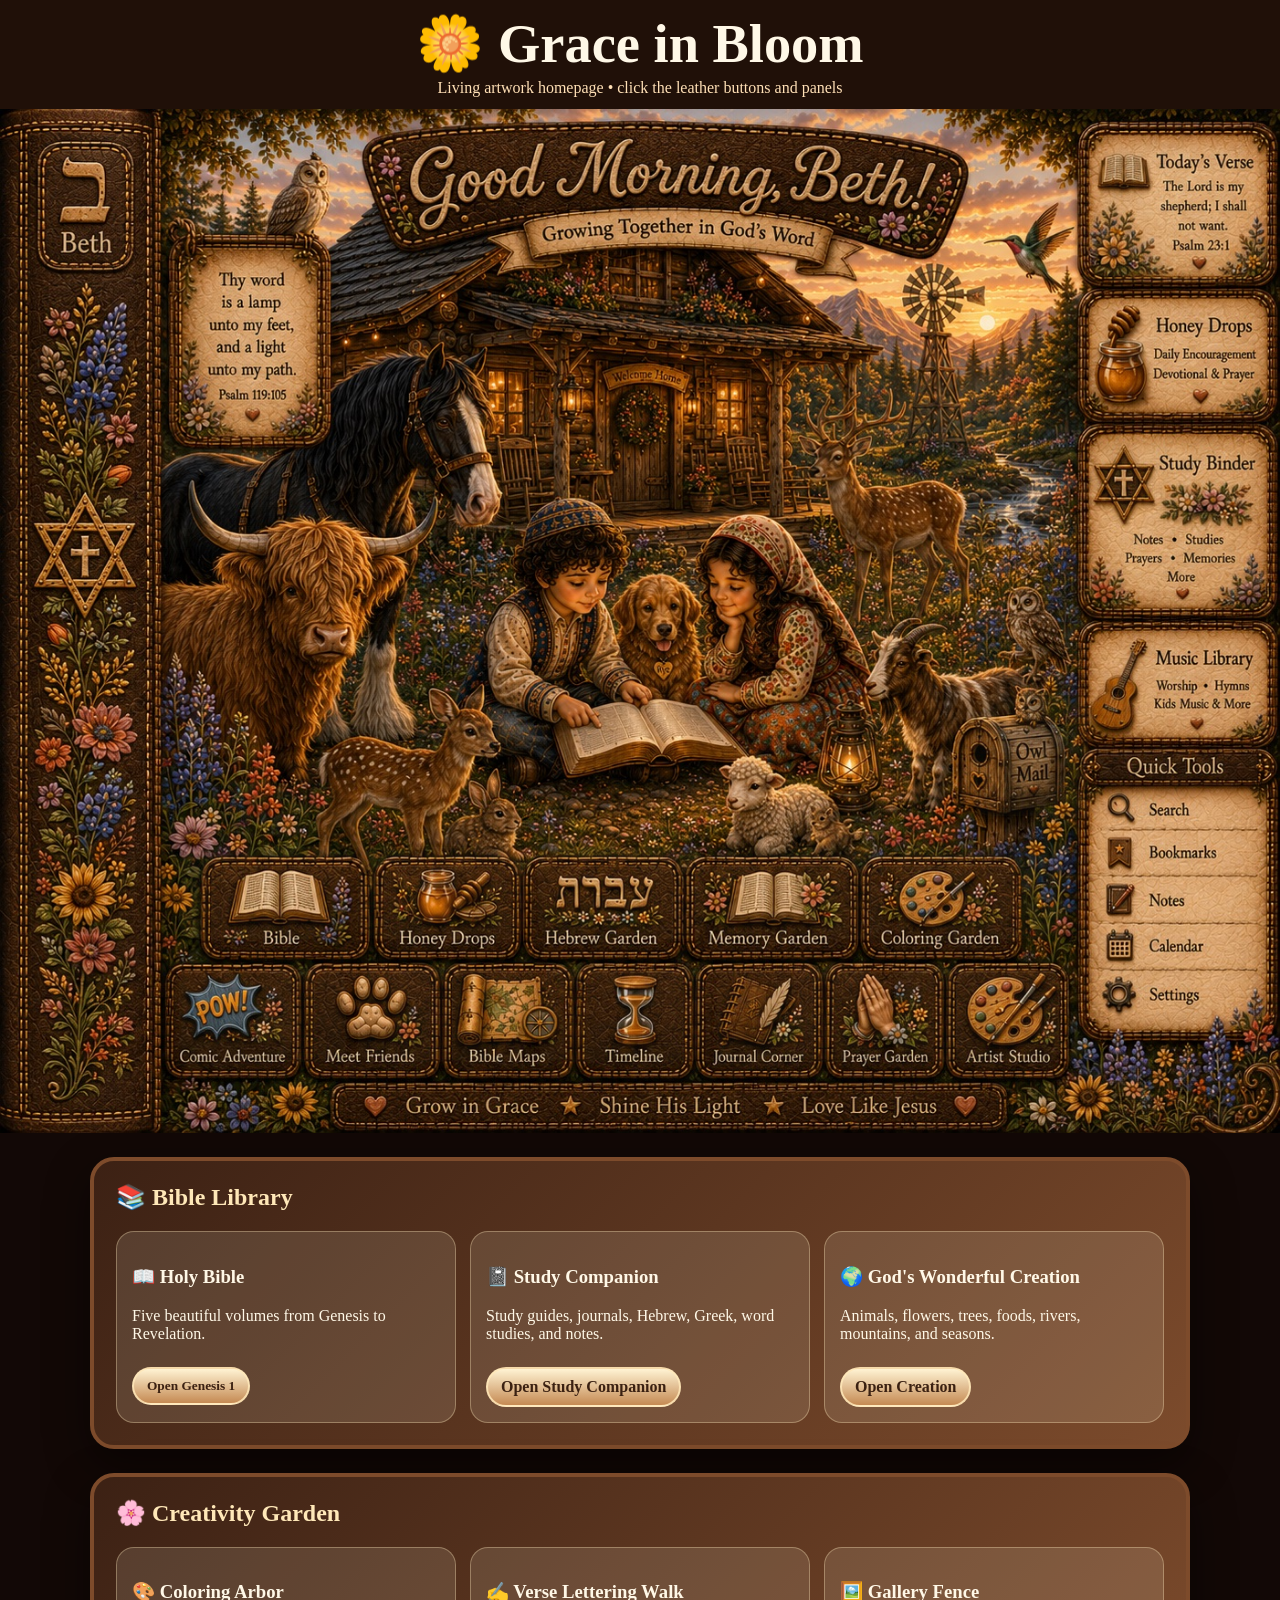
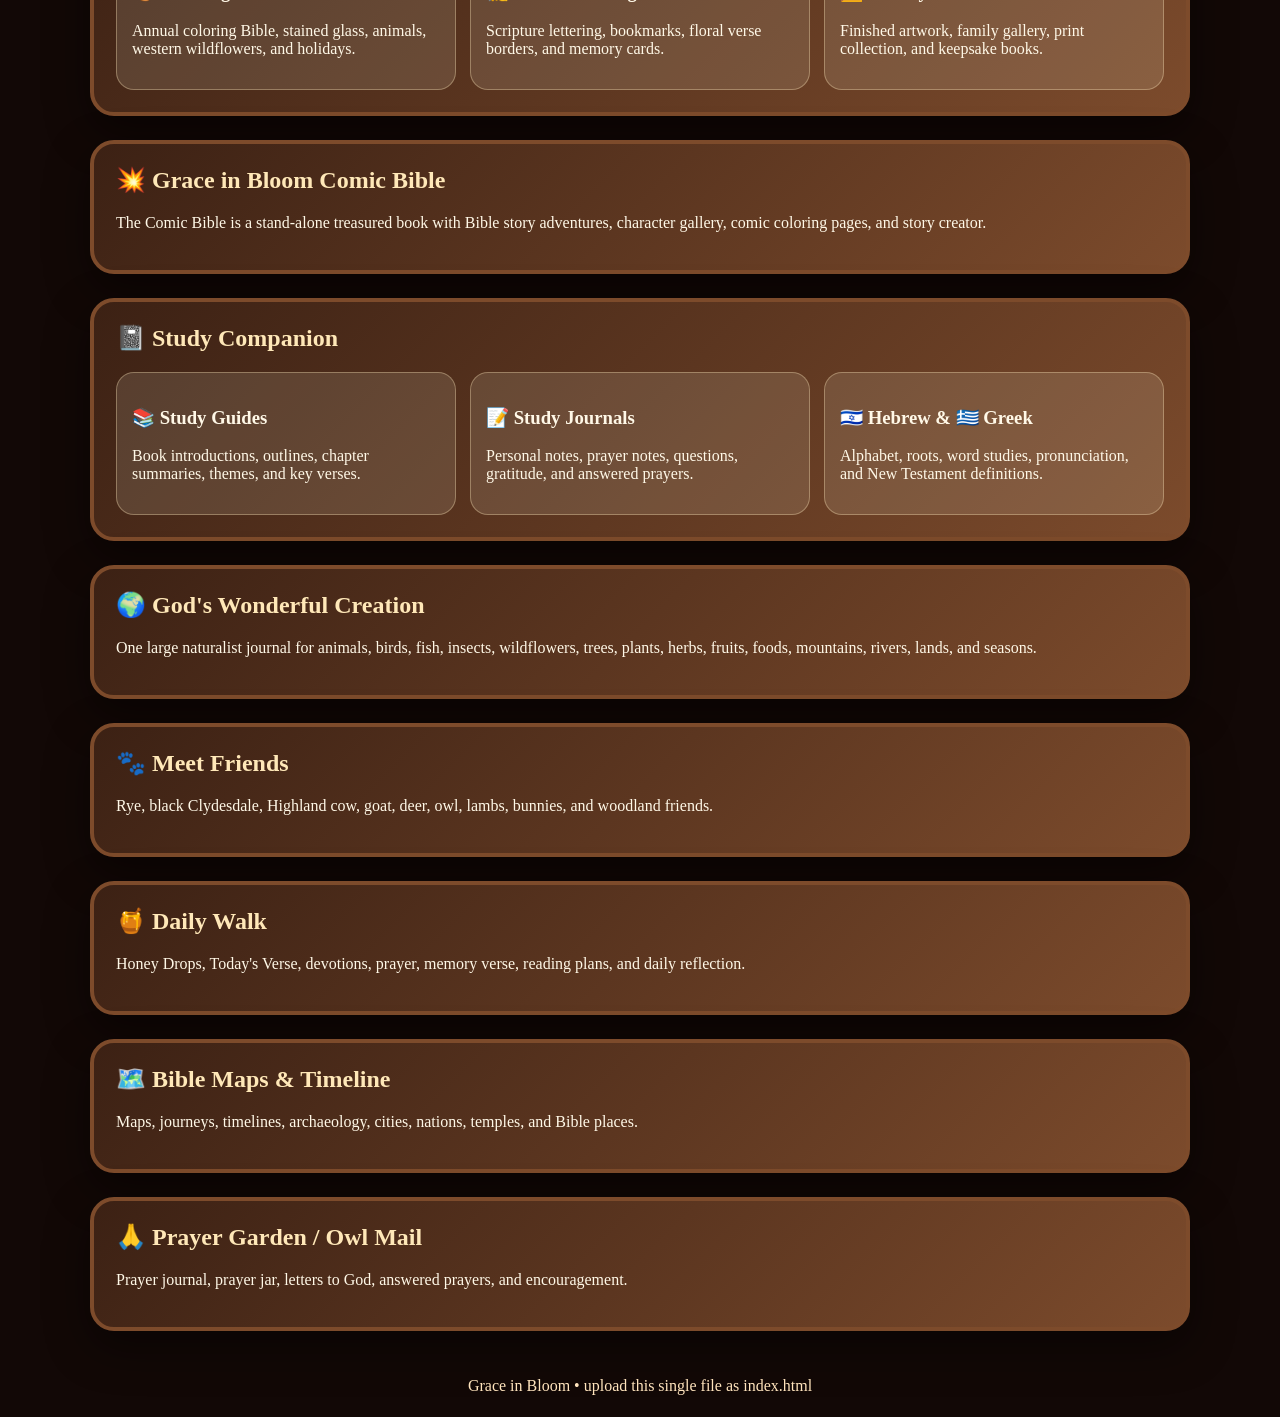
==== commit 3025291d: "Add files via upload" ====
--- a/index.html
+++ b/index.html
@@ -1,135 +1,100 @@
 <!DOCTYPE html>
 <html lang="en">
 <head>
-<meta charset="UTF-8" />
+<meta charset="UTF-8"/>
 <meta name="viewport" content="width=device-width, initial-scale=1.0"/>
 <title>Grace in Bloom</title>
 <style>
-:root{
-  --cream:#fff8e7; --ink:#3b2417; --leather:#5b351f; --dark:#190d07;
-  --gold:#d9b760; --rose:#d99aa5; --sage:#78996b; --honey:#d59c32;
-}
 *{box-sizing:border-box}
 html{scroll-behavior:smooth}
-body{margin:0;background:linear-gradient(180deg,#120905,#2d170c,#160b06);color:var(--cream);font-family:Georgia,"Times New Roman",serif;cursor:none}
-a,button{cursor:none}
-.cursor{position:fixed;width:20px;height:20px;border-radius:50%;pointer-events:none;z-index:9999;background:radial-gradient(circle,#fff 0,#ffeaa7 38%,rgba(255,210,203,.55) 68%,transparent 78%);box-shadow:0 0 18px #fff1b8,0 0 35px #ffd8d1;transform:translate(-50%,-50%)}
-.spark{position:fixed;width:7px;height:7px;border-radius:50%;pointer-events:none;background:#fff1b8;z-index:9998;box-shadow:0 0 8px #fff;animation:fade .7s linear forwards}
-@keyframes fade{to{opacity:0;transform:translateY(18px) scale(.2)}}
-header{text-align:center;padding:18px 10px 8px;background:linear-gradient(180deg,rgba(0,0,0,.65),rgba(0,0,0,.08))}
-h1{margin:0;font-size:clamp(2rem,6vw,4.4rem);text-shadow:0 6px 16px #000;letter-spacing:.035em}
-header p{margin:5px 0 0;color:#ffe4bd}
-.nav{position:sticky;top:0;z-index:50;display:flex;flex-wrap:wrap;gap:9px;justify-content:center;padding:10px;background:rgba(35,18,9,.78);backdrop-filter:blur(8px)}
-.nav a,.button,button{text-decoration:none;border:2px solid rgba(255,232,185,.85);background:linear-gradient(#fff3d3,#c58a53);color:#3b2112;border-radius:999px;padding:9px 13px;font-weight:bold;box-shadow:0 4px 0 rgba(69,35,17,.65);font-family:Georgia,"Times New Roman",serif}
-.nav a:hover,button:hover{filter:brightness(1.08);transform:translateY(-1px)}
-.frame{width:min(1180px,96vw);margin:18px auto 28px;position:relative;border:8px solid #5b351f;border-radius:26px;overflow:hidden;box-shadow:0 25px 80px rgba(0,0,0,.7);background:#5d3820}
-.hero-art{min-height:690px;background:radial-gradient(circle at 50% 12%,#fff0a7 0 5%,rgba(255,240,167,.36) 9%,transparent 20%),linear-gradient(180deg,#86c3e8 0 33%,#b5d584 34% 58%,#5b8b49 59% 100%);position:relative;overflow:hidden}
-.mountain{position:absolute;left:-5%;right:-5%;top:130px;height:180px;background:linear-gradient(135deg,transparent 0 22%,#6b7b86 23% 42%,transparent 43%),linear-gradient(225deg,transparent 0 28%,#566c78 29% 50%,transparent 51%);opacity:.75}
-.hill{position:absolute;left:-8%;right:-8%;bottom:0;height:310px;background:radial-gradient(ellipse at 25% 100%,#416e3c 0 38%,transparent 39%),radial-gradient(ellipse at 72% 100%,#2e5d37 0 45%,transparent 46%)}
-.path{position:absolute;left:50%;bottom:0;width:230px;height:340px;background:linear-gradient(180deg,#e4caa3,#9d774f);clip-path:polygon(43% 0,57% 0,100% 100%,0 100%);transform:translateX(-50%);opacity:.95}
-.cabin{position:absolute;left:50%;top:210px;transform:translateX(-50%);width:min(620px,86vw);height:360px;z-index:5}
-.roof{position:absolute;left:22px;right:22px;top:0;height:145px;background:linear-gradient(160deg,#4d2514,#a86337 65%,#65351d);clip-path:polygon(50% 0,100% 100%,0 100%);filter:drop-shadow(0 12px 9px rgba(0,0,0,.3))}
-.house{position:absolute;left:80px;right:80px;top:126px;height:210px;background:repeating-linear-gradient(0deg,#8c5a35 0 18px,#6e4125 19px 36px);border:6px solid #4b2916;border-radius:18px;box-shadow:0 18px 30px rgba(0,0,0,.32)}
-.door{position:absolute;left:50%;bottom:0;width:100px;height:145px;transform:translateX(-50%);background:linear-gradient(180deg,#6b3b22,#3a2113);border:5px solid #2a160c;border-radius:50px 50px 10px 10px;box-shadow:inset 0 0 18px rgba(0,0,0,.35)}
-.door:after{content:"📚";position:absolute;left:50%;top:42%;transform:translate(-50%,-50%);font-size:2rem}
-.window{position:absolute;width:84px;height:74px;background:linear-gradient(180deg,#ffeaa9,#7aa0c7 65%,#23435f);border:5px solid #4b2916;border-radius:12px;box-shadow:0 0 25px rgba(255,230,160,.9);animation:windowGlow 2.8s infinite alternate}
-@keyframes windowGlow{to{box-shadow:0 0 38px rgba(255,225,132,1)}}
-.w1{left:42px;top:40px}.w2{right:42px;top:40px}
-.chimney{position:absolute;right:145px;top:10px;width:44px;height:82px;background:#6f3d23;border:4px solid #3e2112;border-radius:8px}
-.smoke{position:absolute;right:155px;top:-8px;width:25px;height:25px;border-radius:50%;background:rgba(255,255,255,.48);animation:smoke 4s infinite ease-in-out}
-.smoke.s2{animation-delay:1.3s;right:134px}.smoke.s3{animation-delay:2.6s;right:172px}
-@keyframes smoke{0%{opacity:0;transform:translateY(0) scale(.5)}40%{opacity:.65}100%{opacity:0;transform:translateY(-105px) scale(1.8)}}
-.porch{position:absolute;left:92px;right:92px;bottom:0;height:72px;background:#7c4b2c;border:5px solid #4a2817;border-radius:14px}
-.vines{position:absolute;left:60px;right:60px;top:110px;text-align:center;font-size:1.5rem;z-index:7;text-shadow:0 2px 4px #411}
-.pond{position:absolute;right:55px;bottom:42px;width:270px;height:116px;border-radius:50%;background:radial-gradient(ellipse,#8dd2dd 0 45%,#4b858e 69%,transparent 72%);border:4px solid rgba(255,255,255,.3);box-shadow:0 0 24px rgba(130,220,225,.35);z-index:4}
-.pond:before{content:"🪿";position:absolute;left:128px;top:12px;font-size:2rem}.pond:after{content:"🦆";position:absolute;left:74px;top:36px;font-size:1.85rem}
-.animals{position:absolute;left:8%;bottom:92px;font-size:2rem;z-index:7;filter:drop-shadow(0 4px 4px #000)}
-.animals span{margin-right:10px}
-.birds{position:absolute;inset:0;pointer-events:none;z-index:7}
-.birds span{position:absolute;font-size:2rem;animation:float 5s infinite ease-in-out}
-@keyframes float{50%{transform:translateY(-10px)}}
-.firefly{position:absolute;width:6px;height:6px;border-radius:50%;background:#fff2a6;box-shadow:0 0 12px #fff2a6;animation:fly 7s infinite ease-in-out;opacity:.85;pointer-events:none;z-index:7}
-@keyframes fly{0%,100%{opacity:.25;transform:translate(0,0)}50%{opacity:1;transform:translate(34px,-34px)}}
-.flowers{position:absolute;bottom:0;font-size:2rem;letter-spacing:7px;white-space:nowrap;animation:breeze 3s infinite ease-in-out;z-index:8}.flowers.left{left:15px}.flowers.right{right:10px}
-@keyframes breeze{50%{transform:translateY(-2px) rotate(.5deg)}}
-.hotspot{position:absolute;display:block;border-radius:16px;background:rgba(255,230,160,.02);outline:2px solid rgba(255,230,160,0);transition:.2s;z-index:20}
-.hotspot:hover{background:rgba(255,230,160,.18);outline:2px solid rgba(255,230,160,.78);box-shadow:0 0 24px rgba(255,230,160,.85)}
-.label{position:absolute;z-index:15;text-decoration:none;color:#3b2112;background:rgba(255,247,220,.94);border:2px solid rgba(91,50,26,.75);border-radius:18px;padding:9px 12px;font-weight:bold;box-shadow:0 5px 12px rgba(0,0,0,.25)}
-.tooltip{position:fixed;z-index:99;background:rgba(45,24,12,.94);color:#fff7df;border:2px solid var(--gold);border-radius:12px;padding:7px 10px;pointer-events:none;display:none;font-weight:bold;box-shadow:0 10px 25px rgba(0,0,0,.45)}
-.panel{width:min(1100px,94vw);margin:24px auto;border:4px solid #7d4b2b;border-radius:26px;padding:20px;background:linear-gradient(135deg,#3c2114,#7c4b2c);box-shadow:0 16px 45px rgba(0,0,0,.45)}
-.panel h2{margin:0 0 12px;color:#ffe8b8;font-size:clamp(1.6rem,4vw,2.4rem)}
-.grid{display:grid;grid-template-columns:repeat(auto-fit,minmax(230px,1fr));gap:14px}
+body{margin:0;background:#120806;color:#fff8e7;font-family:Georgia,"Times New Roman",serif}
+header{text-align:center;padding:12px;background:#201008}
+header h1{margin:0;font-size:clamp(1.8rem,5vw,3.4rem)}
+header p{margin:4px 0 0;color:#ffe0b6}
+.home-wrap{position:relative;width:min(1400px,100vw);margin:auto;background:#1b0d07}
+.home-art{display:block;width:100%;height:auto}
+.hotspot{position:absolute;display:block;border-radius:18px;background:rgba(255,226,150,.02);outline:2px solid rgba(255,226,150,0);transition:.2s}
+.hotspot:hover{background:rgba(255,226,150,.22);outline:2px solid rgba(255,226,150,.85);box-shadow:0 0 25px rgba(255,226,150,.9)}
+.label{position:fixed;display:none;background:#3b2112;color:#fff8e7;border:2px solid #d9b760;border-radius:12px;padding:7px 10px;z-index:10;pointer-events:none}
+.panel{width:min(1100px,94vw);margin:24px auto;padding:22px;border-radius:24px;border:4px solid #7d4b2b;background:linear-gradient(135deg,#3c2114,#7c4b2c);box-shadow:0 16px 45px rgba(0,0,0,.45)}
+.panel h2{margin-top:0;color:#ffe8b8}
+.grid{display:grid;grid-template-columns:repeat(auto-fit,minmax(220px,1fr));gap:14px}
 .card{background:rgba(255,248,230,.12);border:1px solid rgba(255,232,185,.35);border-radius:18px;padding:15px}
-.card h3{margin-top:0;color:#fff1c9}
-.library-room{background:radial-gradient(circle at 50% 10%,rgba(255,224,160,.24),transparent 30%),linear-gradient(135deg,#2b160c,#6d4429 55%,#211007)}
-.library-grid{display:grid;grid-template-columns:1fr 1.3fr 1fr;gap:18px}
-.fireplace{min-height:210px;border-radius:22px;background:radial-gradient(circle at 50% 74%,#ffd86e 0 9%,#ff8a2a 25%,#b8321e 42%,transparent 45%),linear-gradient(180deg,#6f6a5f,#33261d 55%,#100705);border:6px solid #8a6b4d;box-shadow:inset 0 0 35px #000,0 0 30px rgba(255,126,49,.25);animation:glow 1.4s infinite alternate ease-in-out}
-@keyframes glow{from{filter:brightness(.9)}to{filter:brightness(1.22)}}
-.shelves{display:grid;grid-template-columns:repeat(auto-fit,minmax(250px,1fr));gap:14px;margin-top:14px}
-.shelf{padding:14px;border-radius:20px;background:linear-gradient(180deg,rgba(255,248,220,.16),rgba(63,34,18,.55));border:2px solid rgba(255,235,194,.25);box-shadow:inset 0 0 25px rgba(0,0,0,.18)}
-.books{display:flex;flex-wrap:wrap;gap:8px;align-items:flex-end;min-height:150px}
-.book{width:44px;height:142px;border-radius:7px 11px 11px 7px;display:flex;align-items:center;justify-content:center;writing-mode:vertical-rl;transform:rotate(180deg);padding:8px 4px;font-size:.77rem;font-weight:bold;color:#fff8e9;text-align:center;border:1px solid rgba(255,245,207,.35);position:relative;user-select:none;transition:.25s;box-shadow:inset 5px 0 9px rgba(255,255,255,.18),inset -6px 0 10px rgba(0,0,0,.25),3px 6px 10px rgba(0,0,0,.25)}
-.book:before{content:"✡✝";position:absolute;top:9px;left:50%;transform:translateX(-50%) rotate(180deg);font-size:.78rem;color:#ffe7a5}
-.book:after{content:"ב";position:absolute;bottom:9px;left:50%;transform:translateX(-50%) rotate(180deg);color:#ffe7a5;font-size:1rem}
-.book:hover{transform:rotate(180deg) translateY(-8px) scale(1.04)}
-.sage{background:linear-gradient(90deg,#4f6a47,#93ab7e,#3f5636)}.blue{background:linear-gradient(90deg,#243d69,#5d79b0,#20355b)}.burg{background:linear-gradient(90deg,#5a2034,#9a4960,#451827)}.crimson{background:linear-gradient(90deg,#6c1d2d,#bb4a55,#501522)}.white{background:linear-gradient(90deg,#d9caa7,#fff8df,#b9904d);color:#3b2618}.rose{background:linear-gradient(90deg,#a96570,#f2c1bd,#8f4c57)}.green{background:linear-gradient(90deg,#526d3c,#9aac72,#41562e)}.brown{background:linear-gradient(90deg,#5b351f,#9a6842,#432514)}.gold{background:linear-gradient(90deg,#9a6b28,#e6bf67,#7d5218)}.purple{background:linear-gradient(90deg,#513968,#8c6ab0,#3b274d)}.teal{background:linear-gradient(90deg,#2e6770,#71aeb3,#214d54)}
-.modal{position:fixed;inset:0;background:rgba(20,10,5,.78);display:none;align-items:center;justify-content:center;z-index:1000;padding:18px}.modal.open{display:flex}
-.journal{width:min(950px,96vw);max-height:86vh;overflow:auto;color:#3b2417;background:linear-gradient(90deg,#e7a3a9 0 6%,#fff8ed 6% 100%);border:5px solid #d89da0;border-radius:26px;padding:28px 28px 28px 78px;box-shadow:0 30px 80px rgba(0,0,0,.65);position:relative}
-.journal:before{content:"";position:absolute;left:24px;top:18px;bottom:18px;width:18px;background:repeating-linear-gradient(#fff1e8 0 16px,#b86d7a 17px 28px);border-radius:999px}
-.close{position:absolute;right:16px;top:12px;border:2px solid #8a4b56;background:#f6d7cf;border-radius:999px;padding:8px 12px}
+button,.button{display:inline-block;margin-top:8px;background:linear-gradient(#fff3d3,#c58a53);color:#3b2112;border:2px solid rgba(255,232,185,.85);border-radius:999px;padding:9px 13px;font-weight:bold;font-family:Georgia,"Times New Roman",serif;text-decoration:none}
+.modal{position:fixed;inset:0;background:rgba(20,10,5,.78);display:none;align-items:center;justify-content:center;z-index:1000;padding:18px}
+.modal.open{display:flex}
+.book{width:min(930px,96vw);max-height:86vh;overflow:auto;color:#3b2417;background:linear-gradient(90deg,#e7a3a9 0 6%,#fff8ed 6% 100%);border:5px solid #d89da0;border-radius:26px;padding:28px 28px 28px 78px;box-shadow:0 30px 80px rgba(0,0,0,.65);position:relative}
+.book:before{content:"";position:absolute;left:24px;top:18px;bottom:18px;width:18px;background:repeating-linear-gradient(#fff1e8 0 16px,#b86d7a 17px 28px);border-radius:999px}
+.close{position:absolute;right:16px;top:12px}
 .tabs span{display:inline-block;background:#f6d7cf;border:1px solid #d59aa0;border-radius:12px;padding:7px 10px;margin:4px}
 .page-card{background:rgba(255,255,255,.62);border:1px solid #ead0b6;border-radius:18px;padding:15px;margin:13px 0}
-.red{color:#b51d24}.greenword{color:#2e7440;font-weight:bold}.goldword{color:#9a6b15;font-weight:bold}
 footer{text-align:center;color:#ffe4bd;padding:22px}
-@media(max-width:760px){.library-grid{grid-template-columns:1fr}.frame{width:100vw;border-left:0;border-right:0;border-radius:0}.hero-art{min-height:620px}.journal{padding-left:58px}.cabin{top:190px}.label{font-size:.85rem;padding:7px 9px}}
 </style>
 </head>
 <body>
-<div class="cursor" id="cursor"></div><div class="tooltip" id="tip"></div>
-<header><h1>🌼 Grace in Bloom</h1><p>Western wildflower log-cabin Bible ranch • upload version 2.0</p></header>
-<nav class="nav"><a href="#home">🏡 Home</a><a href="#library">📚 Grand Library</a><a href="#creativity">🌸 Creativity Garden</a><a href="#prayer">🙏 Prayer Garden</a><a href="#creation">🌍 Creation</a><a href="#stable">🐾 Friends</a></nav>
+<header><h1>🌼 Grace in Bloom</h1><p>Living artwork homepage • click the leather buttons and panels</p></header>
 
-<main class="frame" id="home">
-  <section class="hero-art">
-    <div class="mountain"></div><div class="hill"></div><div class="path"></div>
-    <div class="cabin"><div class="chimney"></div><div class="smoke"></div><div class="smoke s2"></div><div class="smoke s3"></div><div class="roof"></div><div class="vines">🌹🌿🌸🌿🌹</div><div class="house"><div class="window w1"></div><div class="window w2"></div><a class="door" href="#library"></a></div><div class="porch"></div></div>
-    <div class="pond"></div>
-    <div class="animals"><span>🐴</span><span>🐮</span><span>🐐</span><span>🦌</span><span>🐕</span></div>
-    <div class="birds"><span style="left:12%;top:12%">🦉</span><span style="left:18%;top:28%">❤️</span><span style="right:22%;top:27%">💚</span><span style="right:14%;top:42%">🐦</span><span style="left:72%;top:55%">🦋</span></div>
-    <div class="flowers left">🌷🌼🌸🌿🌷🌼</div><div class="flowers right">🌸🌿🌼🌷🌸🌿</div>
-    <a class="label" style="left:7%;bottom:285px" href="#prayer">📬 Owl Mail</a><a class="label" style="left:43%;bottom:210px" href="#library">📚 Library</a><a class="label" style="right:8%;bottom:260px" href="#prayer">🙏 Prayer</a><a class="label" style="left:9%;bottom:145px" href="#creativity">🎨 Creativity</a><a class="label" style="right:10%;bottom:140px" href="#stable">🐾 Stable</a><a class="label" style="right:17%;bottom:55px" href="#creation">🦆 Pond</a>
-    <span class="firefly" style="left:42%;top:54%;animation-delay:.2s"></span><span class="firefly" style="left:50%;top:62%;animation-delay:1.5s"></span><span class="firefly" style="left:73%;top:55%;animation-delay:2.7s"></span>
-  </section>
+<main class="home-wrap">
+  <img class="home-art" src="[data-uri]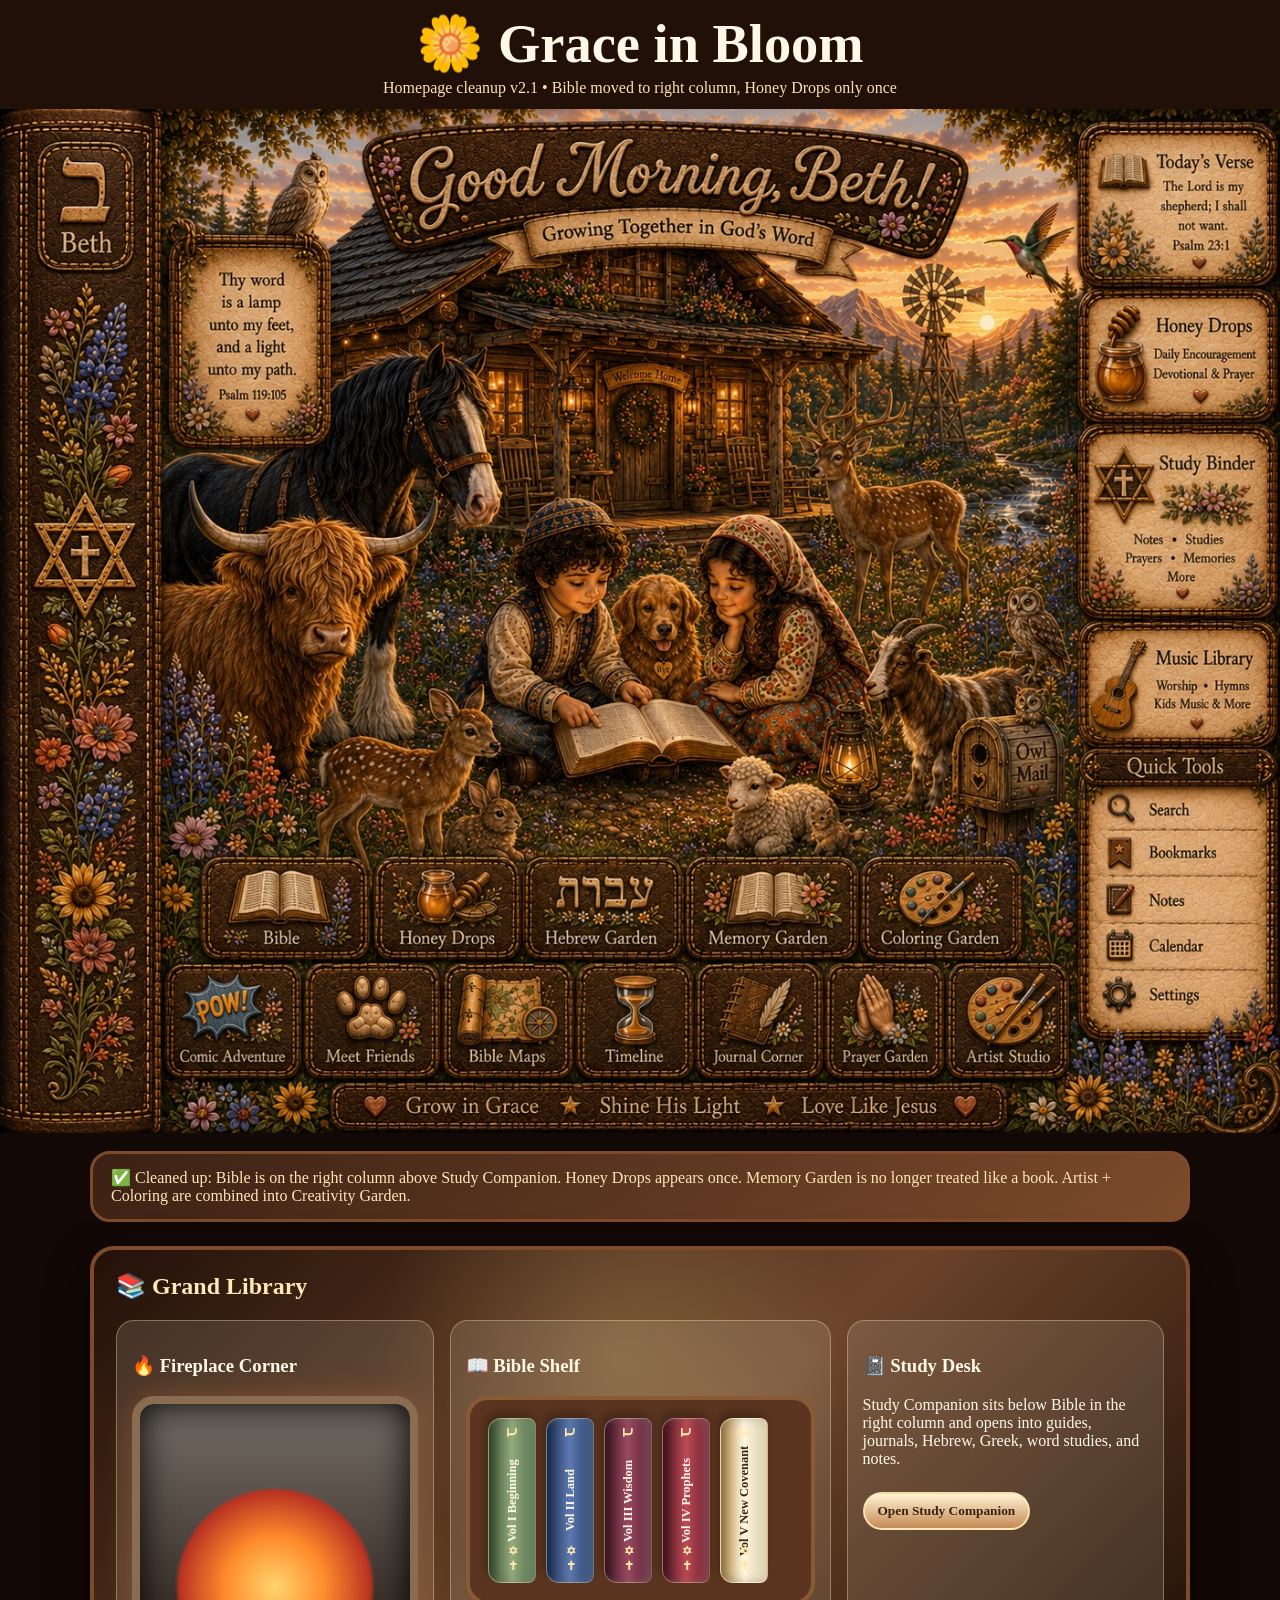
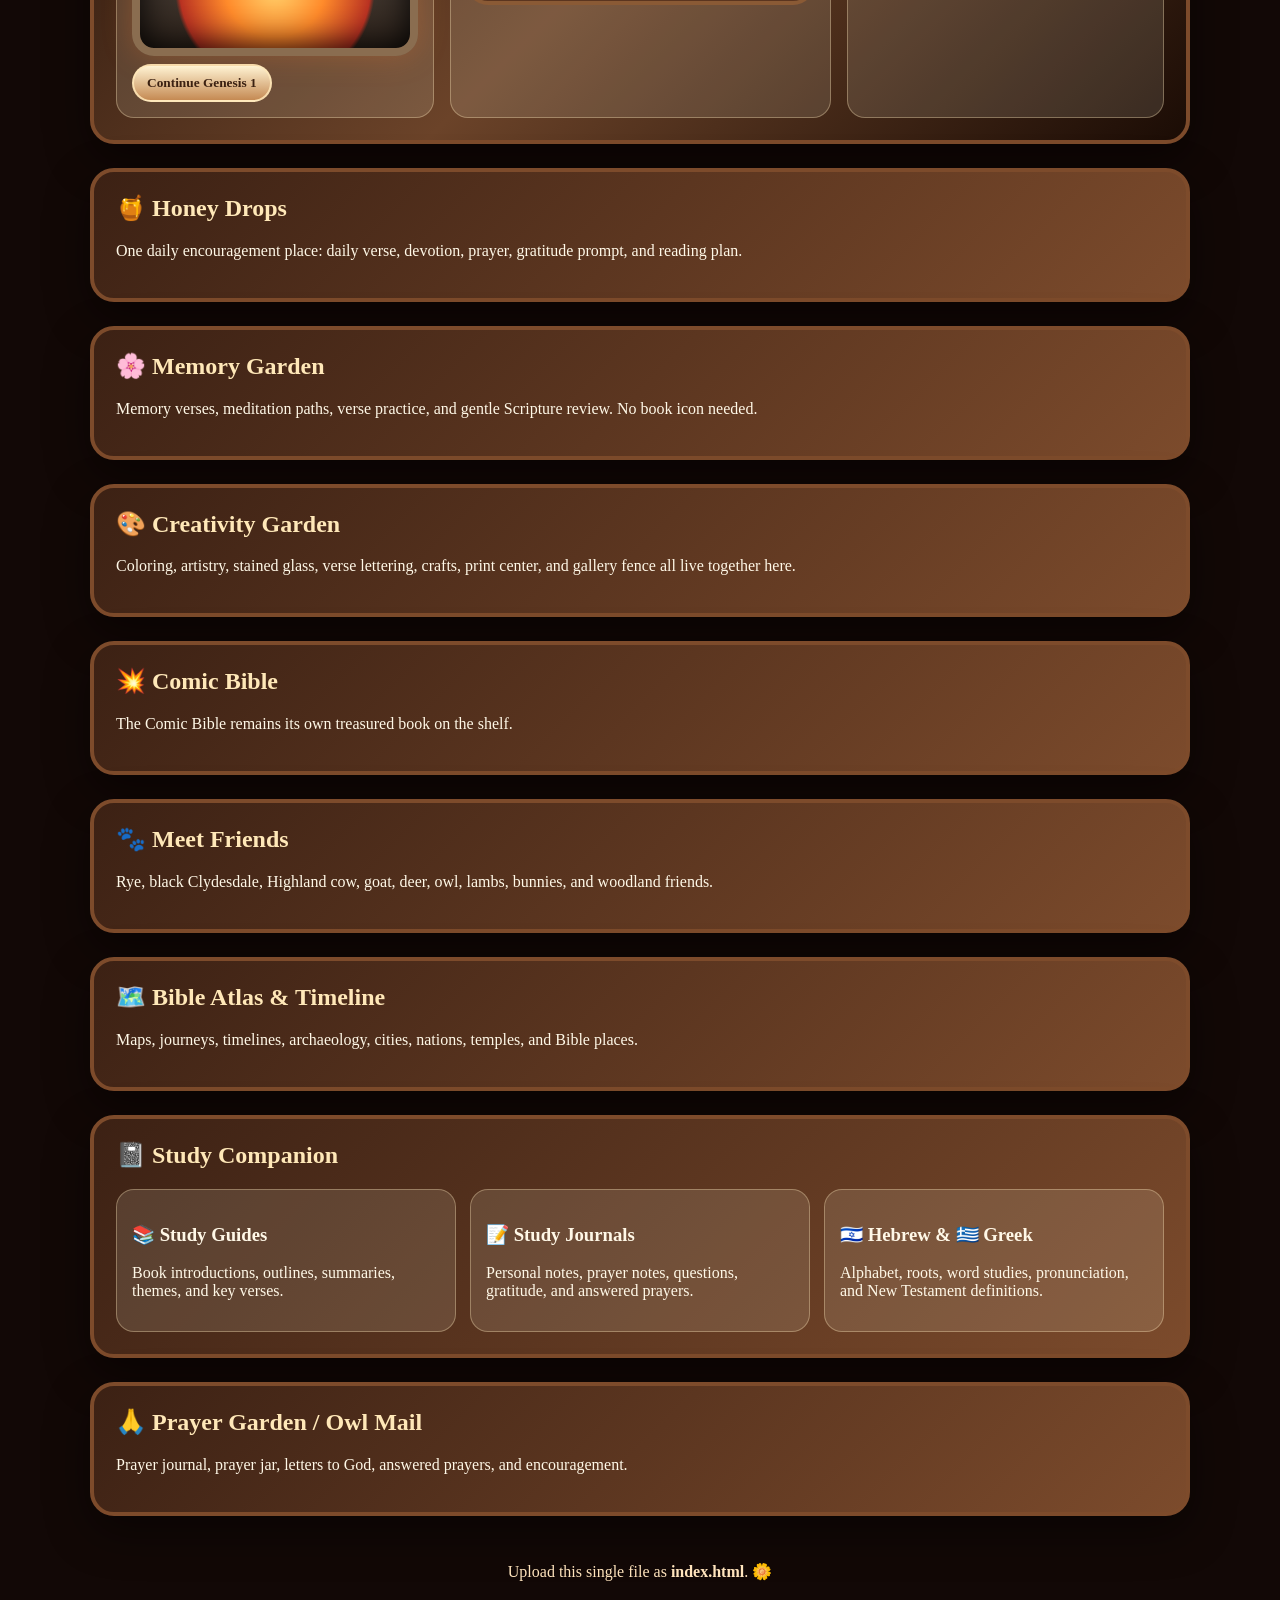
==== commit 3c60353d: "Add files via upload" ====
--- a/index.html
+++ b/index.html
@@ -7,85 +7,287 @@
 <style>
 *{box-sizing:border-box}
 html{scroll-behavior:smooth}
-body{margin:0;background:#120806;color:#fff8e7;font-family:Georgia,"Times New Roman",serif}
-header{text-align:center;padding:12px;background:#201008}
+body{
+  margin:0;
+  background:#120806;
+  color:#fff8e7;
+  font-family:Georgia,"Times New Roman",serif;
+}
+header{
+  text-align:center;
+  padding:12px;
+  background:#201008;
+}
 header h1{margin:0;font-size:clamp(1.8rem,5vw,3.4rem)}
 header p{margin:4px 0 0;color:#ffe0b6}
-.home-wrap{position:relative;width:min(1400px,100vw);margin:auto;background:#1b0d07}
+.home-wrap{
+  position:relative;
+  width:min(1400px,100vw);
+  margin:auto;
+  background:#1b0d07;
+}
 .home-art{display:block;width:100%;height:auto}
-.hotspot{position:absolute;display:block;border-radius:18px;background:rgba(255,226,150,.02);outline:2px solid rgba(255,226,150,0);transition:.2s}
-.hotspot:hover{background:rgba(255,226,150,.22);outline:2px solid rgba(255,226,150,.85);box-shadow:0 0 25px rgba(255,226,150,.9)}
-.label{position:fixed;display:none;background:#3b2112;color:#fff8e7;border:2px solid #d9b760;border-radius:12px;padding:7px 10px;z-index:10;pointer-events:none}
-.panel{width:min(1100px,94vw);margin:24px auto;padding:22px;border-radius:24px;border:4px solid #7d4b2b;background:linear-gradient(135deg,#3c2114,#7c4b2c);box-shadow:0 16px 45px rgba(0,0,0,.45)}
+.fallback-art{
+  min-height:720px;
+  display:grid;
+  place-items:center;
+  background:linear-gradient(#8fc8eb,#b7d78d 40%,#4b7b43);
+  text-align:center;
+}
+.hotspot{
+  position:absolute;
+  display:block;
+  border-radius:18px;
+  background:rgba(255,226,150,.02);
+  outline:2px solid rgba(255,226,150,0);
+  transition:.2s;
+}
+.hotspot:hover{
+  background:rgba(255,226,150,.22);
+  outline:2px solid rgba(255,226,150,.85);
+  box-shadow:0 0 25px rgba(255,226,150,.9);
+}
+.label{
+  position:fixed;
+  display:none;
+  background:#3b2112;
+  color:#fff8e7;
+  border:2px solid #d9b760;
+  border-radius:12px;
+  padding:7px 10px;
+  z-index:10;
+  pointer-events:none;
+}
+.quick-note{
+  width:min(1100px,94vw);
+  margin:18px auto;
+  padding:14px 18px;
+  border:3px solid #7d4b2b;
+  border-radius:20px;
+  background:linear-gradient(135deg,#3c2114,#7c4b2c);
+  color:#ffe8b8;
+}
+.panel{
+  width:min(1100px,94vw);
+  margin:24px auto;
+  padding:22px;
+  border-radius:24px;
+  border:4px solid #7d4b2b;
+  background:linear-gradient(135deg,#3c2114,#7c4b2c);
+  box-shadow:0 16px 45px rgba(0,0,0,.45);
+}
 .panel h2{margin-top:0;color:#ffe8b8}
 .grid{display:grid;grid-template-columns:repeat(auto-fit,minmax(220px,1fr));gap:14px}
-.card{background:rgba(255,248,230,.12);border:1px solid rgba(255,232,185,.35);border-radius:18px;padding:15px}
-button,.button{display:inline-block;margin-top:8px;background:linear-gradient(#fff3d3,#c58a53);color:#3b2112;border:2px solid rgba(255,232,185,.85);border-radius:999px;padding:9px 13px;font-weight:bold;font-family:Georgia,"Times New Roman",serif;text-decoration:none}
-.modal{position:fixed;inset:0;background:rgba(20,10,5,.78);display:none;align-items:center;justify-content:center;z-index:1000;padding:18px}
+.card{
+  background:rgba(255,248,230,.12);
+  border:1px solid rgba(255,232,185,.35);
+  border-radius:18px;
+  padding:15px;
+}
+button,.button{
+  display:inline-block;
+  margin-top:8px;
+  background:linear-gradient(#fff3d3,#c58a53);
+  color:#3b2112;
+  border:2px solid rgba(255,232,185,.85);
+  border-radius:999px;
+  padding:9px 13px;
+  font-weight:bold;
+  font-family:Georgia,"Times New Roman",serif;
+  text-decoration:none;
+}
+.library-room{
+  background:
+    radial-gradient(circle at 48% 22%,rgba(255,216,134,.22),transparent 35%),
+    linear-gradient(135deg,#231109,#6b4329 52%,#1b0c05);
+}
+.library-scene{
+  display:grid;
+  grid-template-columns:1fr 1.2fr 1fr;
+  gap:16px;
+}
+.fireplace{
+  height:260px;
+  border-radius:22px;
+  background:
+    radial-gradient(circle at 50% 75%,#ffd56f 0,#ff8b2b 22%,#b93222 42%,transparent 44%),
+    linear-gradient(#746d66,#2e231b);
+  border:8px solid #8a6d50;
+  box-shadow:inset 0 0 35px #000,0 0 30px rgba(255,126,49,.25);
+  animation:glow 1.4s infinite alternate ease-in-out;
+}
+@keyframes glow{from{filter:brightness(.9)}to{filter:brightness(1.22)}}
+.bookshelf{
+  display:flex;
+  gap:10px;
+  flex-wrap:wrap;
+  align-items:flex-end;
+  min-height:200px;
+  padding:18px;
+  border-radius:22px;
+  background:#5b351f;
+  border:4px solid #8a5a35;
+}
+.book{
+  width:48px;
+  height:165px;
+  border-radius:8px 13px 13px 8px;
+  display:flex;
+  align-items:center;
+  justify-content:center;
+  writing-mode:vertical-rl;
+  transform:rotate(180deg);
+  padding:8px 4px;
+  font-size:.78rem;
+  font-weight:bold;
+  color:#fff8e9;
+  text-align:center;
+  border:1px solid rgba(255,245,207,.35);
+  position:relative;
+  user-select:none;
+  transition:.25s;
+  box-shadow:inset 5px 0 9px rgba(255,255,255,.18),inset -6px 0 10px rgba(0,0,0,.25),3px 6px 10px rgba(0,0,0,.25);
+}
+.book:before{content:"✡✝";position:absolute;top:9px;left:50%;transform:translateX(-50%) rotate(180deg);font-size:.78rem;color:#ffe7a5}
+.book:after{content:"ב";position:absolute;bottom:9px;left:50%;transform:translateX(-50%) rotate(180deg);color:#ffe7a5;font-size:1rem}
+.book:hover{transform:rotate(180deg) translateY(-8px) scale(1.04)}
+.sage{background:linear-gradient(90deg,#4f6a47,#93ab7e,#3f5636)}
+.blue{background:linear-gradient(90deg,#243d69,#5d79b0,#20355b)}
+.burg{background:linear-gradient(90deg,#5a2034,#9a4960,#451827)}
+.crimson{background:linear-gradient(90deg,#6c1d2d,#bb4a55,#501522)}
+.white{background:linear-gradient(90deg,#d9caa7,#fff8df,#b9904d);color:#3b2618}
+.rose{background:linear-gradient(90deg,#a96570,#f2c1bd,#8f4c57)}
+.green{background:linear-gradient(90deg,#526d3c,#9aac72,#41562e)}
+.brown{background:linear-gradient(90deg,#5b351f,#9a6842,#432514)}
+.gold{background:linear-gradient(90deg,#9a6b28,#e6bf67,#7d5218)}
+.purple{background:linear-gradient(90deg,#513968,#8c6ab0,#3b274d)}
+.teal{background:linear-gradient(90deg,#2e6770,#71aeb3,#214d54)}
+.modal{
+  position:fixed;
+  inset:0;
+  background:rgba(20,10,5,.78);
+  display:none;
+  align-items:center;
+  justify-content:center;
+  z-index:1000;
+  padding:18px;
+}
 .modal.open{display:flex}
-.book{width:min(930px,96vw);max-height:86vh;overflow:auto;color:#3b2417;background:linear-gradient(90deg,#e7a3a9 0 6%,#fff8ed 6% 100%);border:5px solid #d89da0;border-radius:26px;padding:28px 28px 28px 78px;box-shadow:0 30px 80px rgba(0,0,0,.65);position:relative}
-.book:before{content:"";position:absolute;left:24px;top:18px;bottom:18px;width:18px;background:repeating-linear-gradient(#fff1e8 0 16px,#b86d7a 17px 28px);border-radius:999px}
+.journal{
+  width:min(930px,96vw);
+  max-height:86vh;
+  overflow:auto;
+  color:#3b2417;
+  background:linear-gradient(90deg,#e7a3a9 0 6%,#fff8ed 6% 100%);
+  border:5px solid #d89da0;
+  border-radius:26px;
+  padding:28px 28px 28px 78px;
+  box-shadow:0 30px 80px rgba(0,0,0,.65);
+  position:relative;
+}
+.journal:before{
+  content:"";
+  position:absolute;
+  left:24px;
+  top:18px;
+  bottom:18px;
+  width:18px;
+  background:repeating-linear-gradient(#fff1e8 0 16px,#b86d7a 17px 28px);
+  border-radius:999px;
+}
 .close{position:absolute;right:16px;top:12px}
 .tabs span{display:inline-block;background:#f6d7cf;border:1px solid #d59aa0;border-radius:12px;padding:7px 10px;margin:4px}
 .page-card{background:rgba(255,255,255,.62);border:1px solid #ead0b6;border-radius:18px;padding:15px;margin:13px 0}
 footer{text-align:center;color:#ffe4bd;padding:22px}
+@media(max-width:800px){
+  .library-scene{grid-template-columns:1fr}
+}
 </style>
 </head>
 <body>
-<header><h1>🌼 Grace in Bloom</h1><p>Living artwork homepage • click the leather buttons and panels</p></header>
+<header>
+  <h1>🌼 Grace in Bloom</h1>
+  <p>Homepage cleanup v2.1 • Bible moved to right column, Honey Drops only once</p>
+</header>
 
 <main class="home-wrap">
   <img class="home-art" src="[data-uri]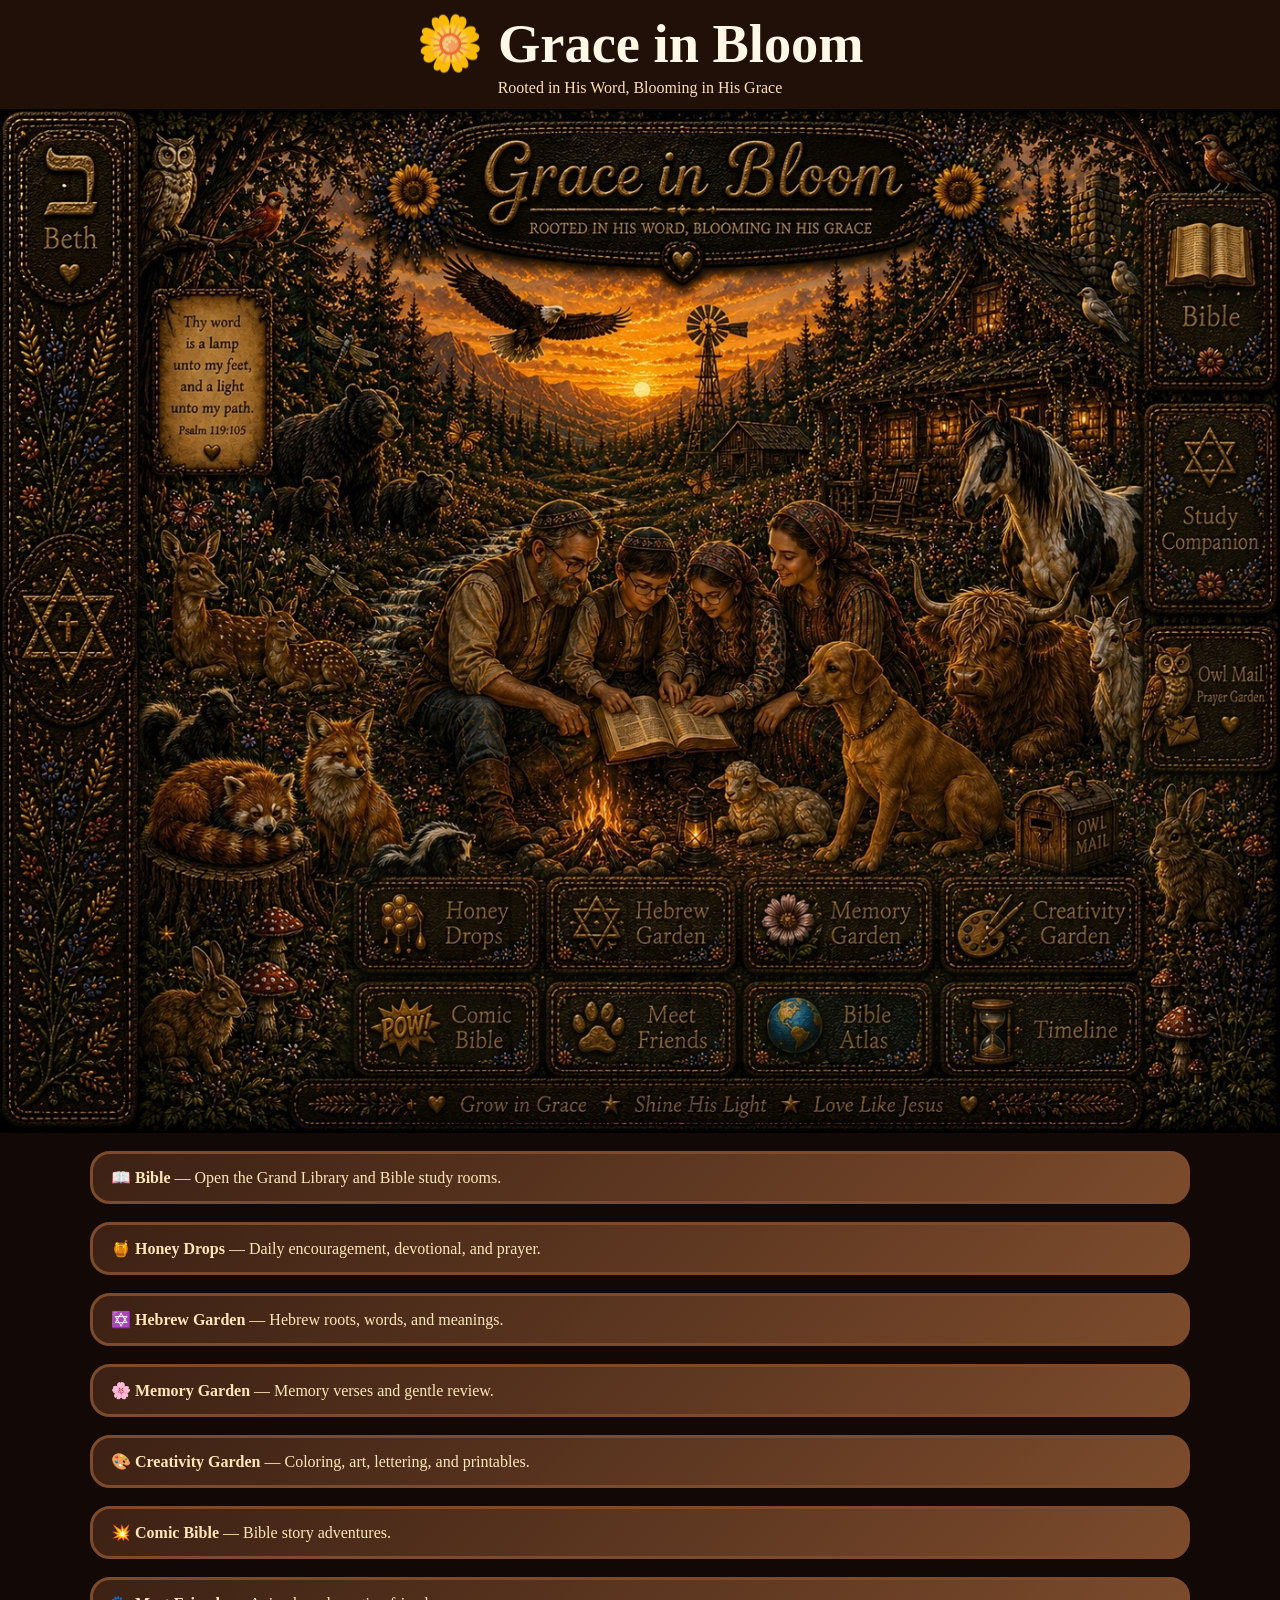
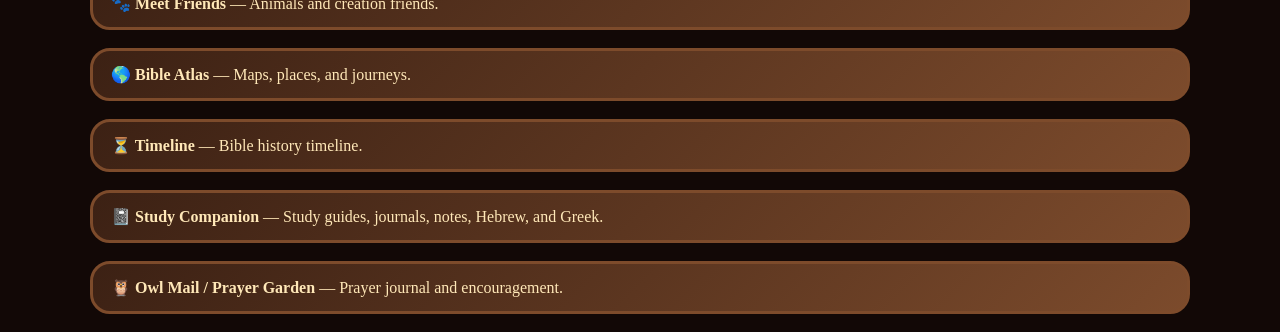
==== commit 6990a16c: "Add files via upload" ====
--- a/index.html
+++ b/index.html
@@ -6,9 +6,9 @@
 <title>Grace in Bloom</title>
 <style>
 *{box-sizing:border-box}
-html{scroll-behavior:smooth}
-body{
+html,body{
   margin:0;
+  min-height:100%;
   background:#120806;
   color:#fff8e7;
   font-family:Georgia,"Times New Roman",serif;
@@ -18,21 +18,24 @@
   padding:12px;
   background:#201008;
 }
-header h1{margin:0;font-size:clamp(1.8rem,5vw,3.4rem)}
-header p{margin:4px 0 0;color:#ffe0b6}
+header h1{
+  margin:0;
+  font-size:clamp(1.8rem,5vw,3.4rem);
+}
+header p{
+  margin:4px 0 0;
+  color:#ffe0b6;
+}
 .home-wrap{
   position:relative;
   width:min(1400px,100vw);
   margin:auto;
   background:#1b0d07;
 }
-.home-art{display:block;width:100%;height:auto}
-.fallback-art{
-  min-height:720px;
-  display:grid;
-  place-items:center;
-  background:linear-gradient(#8fc8eb,#b7d78d 40%,#4b7b43);
-  text-align:center;
+.home-art{
+  display:block;
+  width:100%;
+  height:auto;
 }
 .hotspot{
   position:absolute;
@@ -67,226 +70,45 @@
   background:linear-gradient(135deg,#3c2114,#7c4b2c);
   color:#ffe8b8;
 }
-.panel{
-  width:min(1100px,94vw);
-  margin:24px auto;
-  padding:22px;
-  border-radius:24px;
-  border:4px solid #7d4b2b;
-  background:linear-gradient(135deg,#3c2114,#7c4b2c);
-  box-shadow:0 16px 45px rgba(0,0,0,.45);
-}
-.panel h2{margin-top:0;color:#ffe8b8}
-.grid{display:grid;grid-template-columns:repeat(auto-fit,minmax(220px,1fr));gap:14px}
-.card{
-  background:rgba(255,248,230,.12);
-  border:1px solid rgba(255,232,185,.35);
-  border-radius:18px;
-  padding:15px;
-}
-button,.button{
-  display:inline-block;
-  margin-top:8px;
-  background:linear-gradient(#fff3d3,#c58a53);
-  color:#3b2112;
-  border:2px solid rgba(255,232,185,.85);
-  border-radius:999px;
-  padding:9px 13px;
-  font-weight:bold;
-  font-family:Georgia,"Times New Roman",serif;
-  text-decoration:none;
-}
-.library-room{
-  background:
-    radial-gradient(circle at 48% 22%,rgba(255,216,134,.22),transparent 35%),
-    linear-gradient(135deg,#231109,#6b4329 52%,#1b0c05);
-}
-.library-scene{
-  display:grid;
-  grid-template-columns:1fr 1.2fr 1fr;
-  gap:16px;
-}
-.fireplace{
-  height:260px;
-  border-radius:22px;
-  background:
-    radial-gradient(circle at 50% 75%,#ffd56f 0,#ff8b2b 22%,#b93222 42%,transparent 44%),
-    linear-gradient(#746d66,#2e231b);
-  border:8px solid #8a6d50;
-  box-shadow:inset 0 0 35px #000,0 0 30px rgba(255,126,49,.25);
-  animation:glow 1.4s infinite alternate ease-in-out;
-}
-@keyframes glow{from{filter:brightness(.9)}to{filter:brightness(1.22)}}
-.bookshelf{
-  display:flex;
-  gap:10px;
-  flex-wrap:wrap;
-  align-items:flex-end;
-  min-height:200px;
-  padding:18px;
-  border-radius:22px;
-  background:#5b351f;
-  border:4px solid #8a5a35;
-}
-.book{
-  width:48px;
-  height:165px;
-  border-radius:8px 13px 13px 8px;
-  display:flex;
-  align-items:center;
-  justify-content:center;
-  writing-mode:vertical-rl;
-  transform:rotate(180deg);
-  padding:8px 4px;
-  font-size:.78rem;
-  font-weight:bold;
-  color:#fff8e9;
-  text-align:center;
-  border:1px solid rgba(255,245,207,.35);
-  position:relative;
-  user-select:none;
-  transition:.25s;
-  box-shadow:inset 5px 0 9px rgba(255,255,255,.18),inset -6px 0 10px rgba(0,0,0,.25),3px 6px 10px rgba(0,0,0,.25);
-}
-.book:before{content:"✡✝";position:absolute;top:9px;left:50%;transform:translateX(-50%) rotate(180deg);font-size:.78rem;color:#ffe7a5}
-.book:after{content:"ב";position:absolute;bottom:9px;left:50%;transform:translateX(-50%) rotate(180deg);color:#ffe7a5;font-size:1rem}
-.book:hover{transform:rotate(180deg) translateY(-8px) scale(1.04)}
-.sage{background:linear-gradient(90deg,#4f6a47,#93ab7e,#3f5636)}
-.blue{background:linear-gradient(90deg,#243d69,#5d79b0,#20355b)}
-.burg{background:linear-gradient(90deg,#5a2034,#9a4960,#451827)}
-.crimson{background:linear-gradient(90deg,#6c1d2d,#bb4a55,#501522)}
-.white{background:linear-gradient(90deg,#d9caa7,#fff8df,#b9904d);color:#3b2618}
-.rose{background:linear-gradient(90deg,#a96570,#f2c1bd,#8f4c57)}
-.green{background:linear-gradient(90deg,#526d3c,#9aac72,#41562e)}
-.brown{background:linear-gradient(90deg,#5b351f,#9a6842,#432514)}
-.gold{background:linear-gradient(90deg,#9a6b28,#e6bf67,#7d5218)}
-.purple{background:linear-gradient(90deg,#513968,#8c6ab0,#3b274d)}
-.teal{background:linear-gradient(90deg,#2e6770,#71aeb3,#214d54)}
-.modal{
-  position:fixed;
-  inset:0;
-  background:rgba(20,10,5,.78);
-  display:none;
-  align-items:center;
-  justify-content:center;
-  z-index:1000;
-  padding:18px;
-}
-.modal.open{display:flex}
-.journal{
-  width:min(930px,96vw);
-  max-height:86vh;
-  overflow:auto;
-  color:#3b2417;
-  background:linear-gradient(90deg,#e7a3a9 0 6%,#fff8ed 6% 100%);
-  border:5px solid #d89da0;
-  border-radius:26px;
-  padding:28px 28px 28px 78px;
-  box-shadow:0 30px 80px rgba(0,0,0,.65);
-  position:relative;
-}
-.journal:before{
-  content:"";
-  position:absolute;
-  left:24px;
-  top:18px;
-  bottom:18px;
-  width:18px;
-  background:repeating-linear-gradient(#fff1e8 0 16px,#b86d7a 17px 28px);
-  border-radius:999px;
-}
-.close{position:absolute;right:16px;top:12px}
-.tabs span{display:inline-block;background:#f6d7cf;border:1px solid #d59aa0;border-radius:12px;padding:7px 10px;margin:4px}
-.page-card{background:rgba(255,255,255,.62);border:1px solid #ead0b6;border-radius:18px;padding:15px;margin:13px 0}
-footer{text-align:center;color:#ffe4bd;padding:22px}
-@media(max-width:800px){
-  .library-scene{grid-template-columns:1fr}
-}
 </style>
 </head>
 <body>
 <header>
   <h1>🌼 Grace in Bloom</h1>
-  <p>Homepage cleanup v2.1 • Bible moved to right column, Honey Drops only once</p>
+  <p>Rooted in His Word, Blooming in His Grace</p>
 </header>
 
 <main class="home-wrap">
-  <img class="home-art" src="[data-uri]